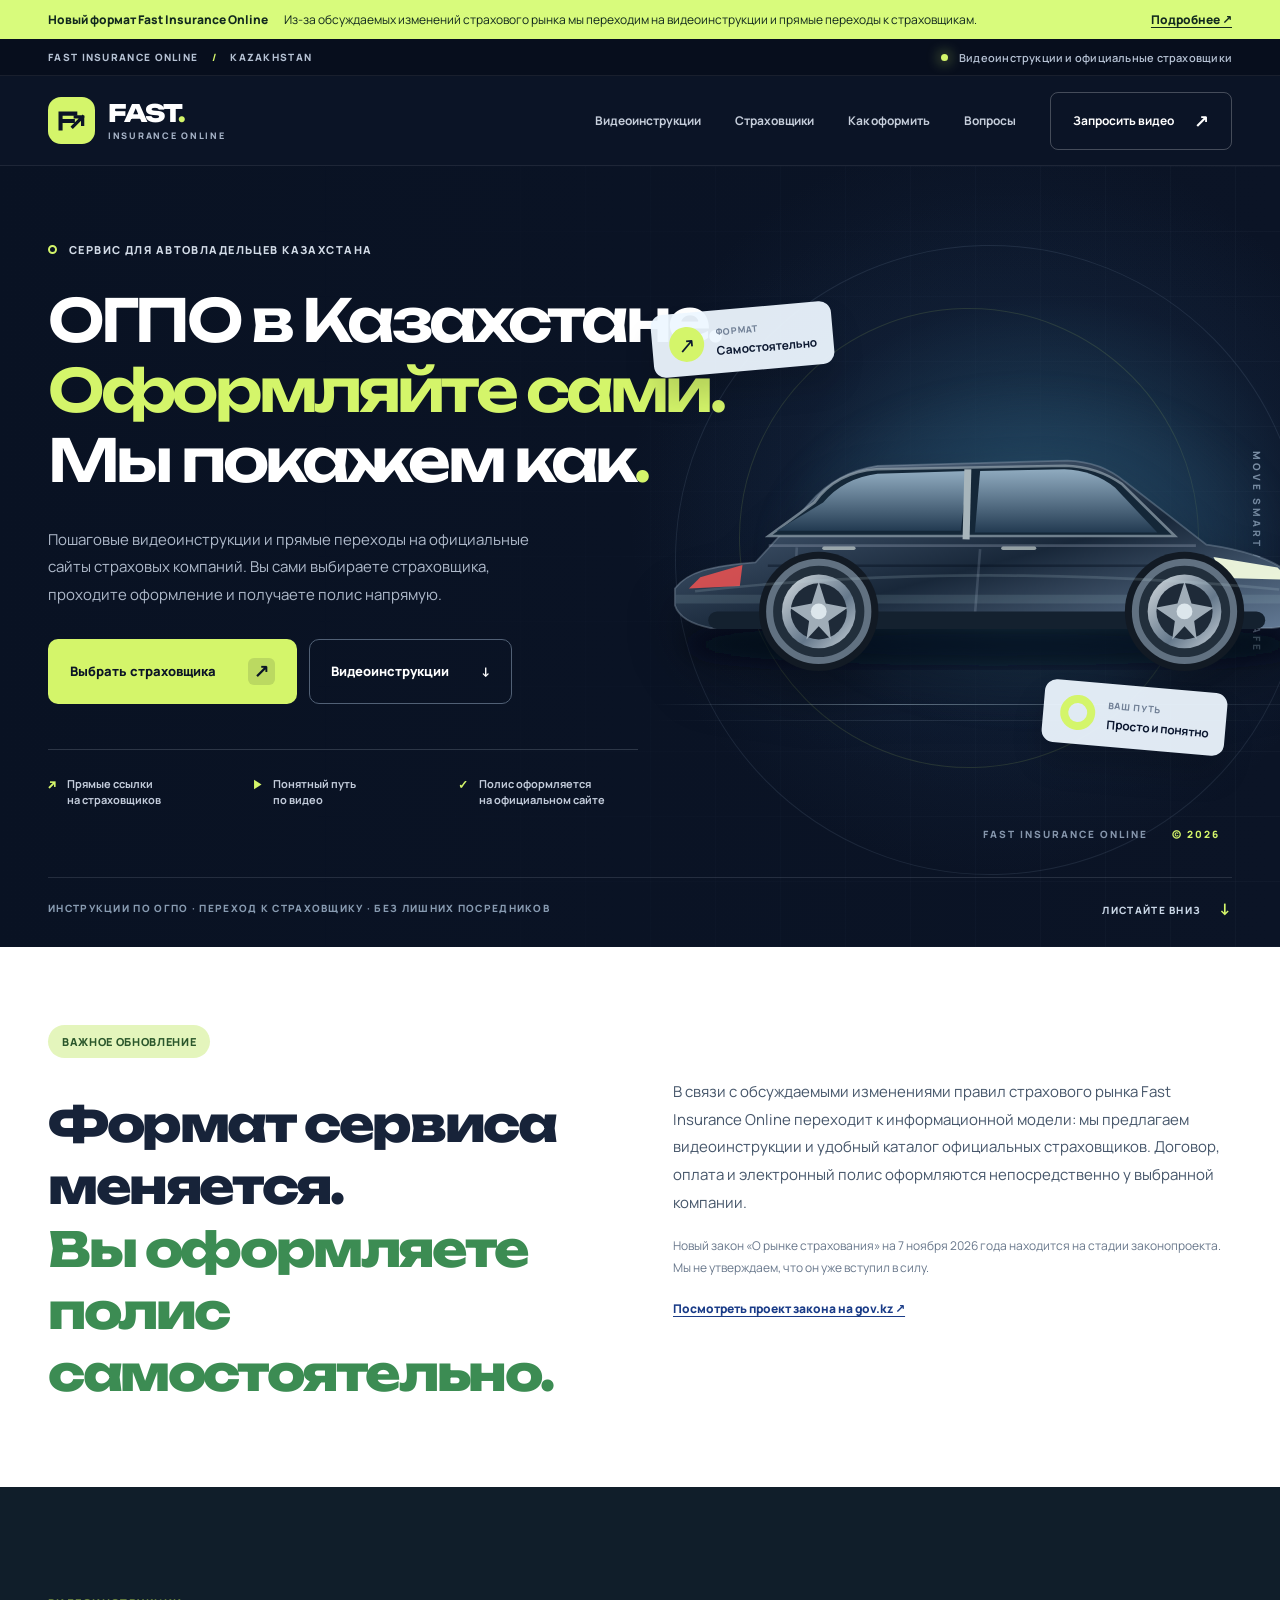
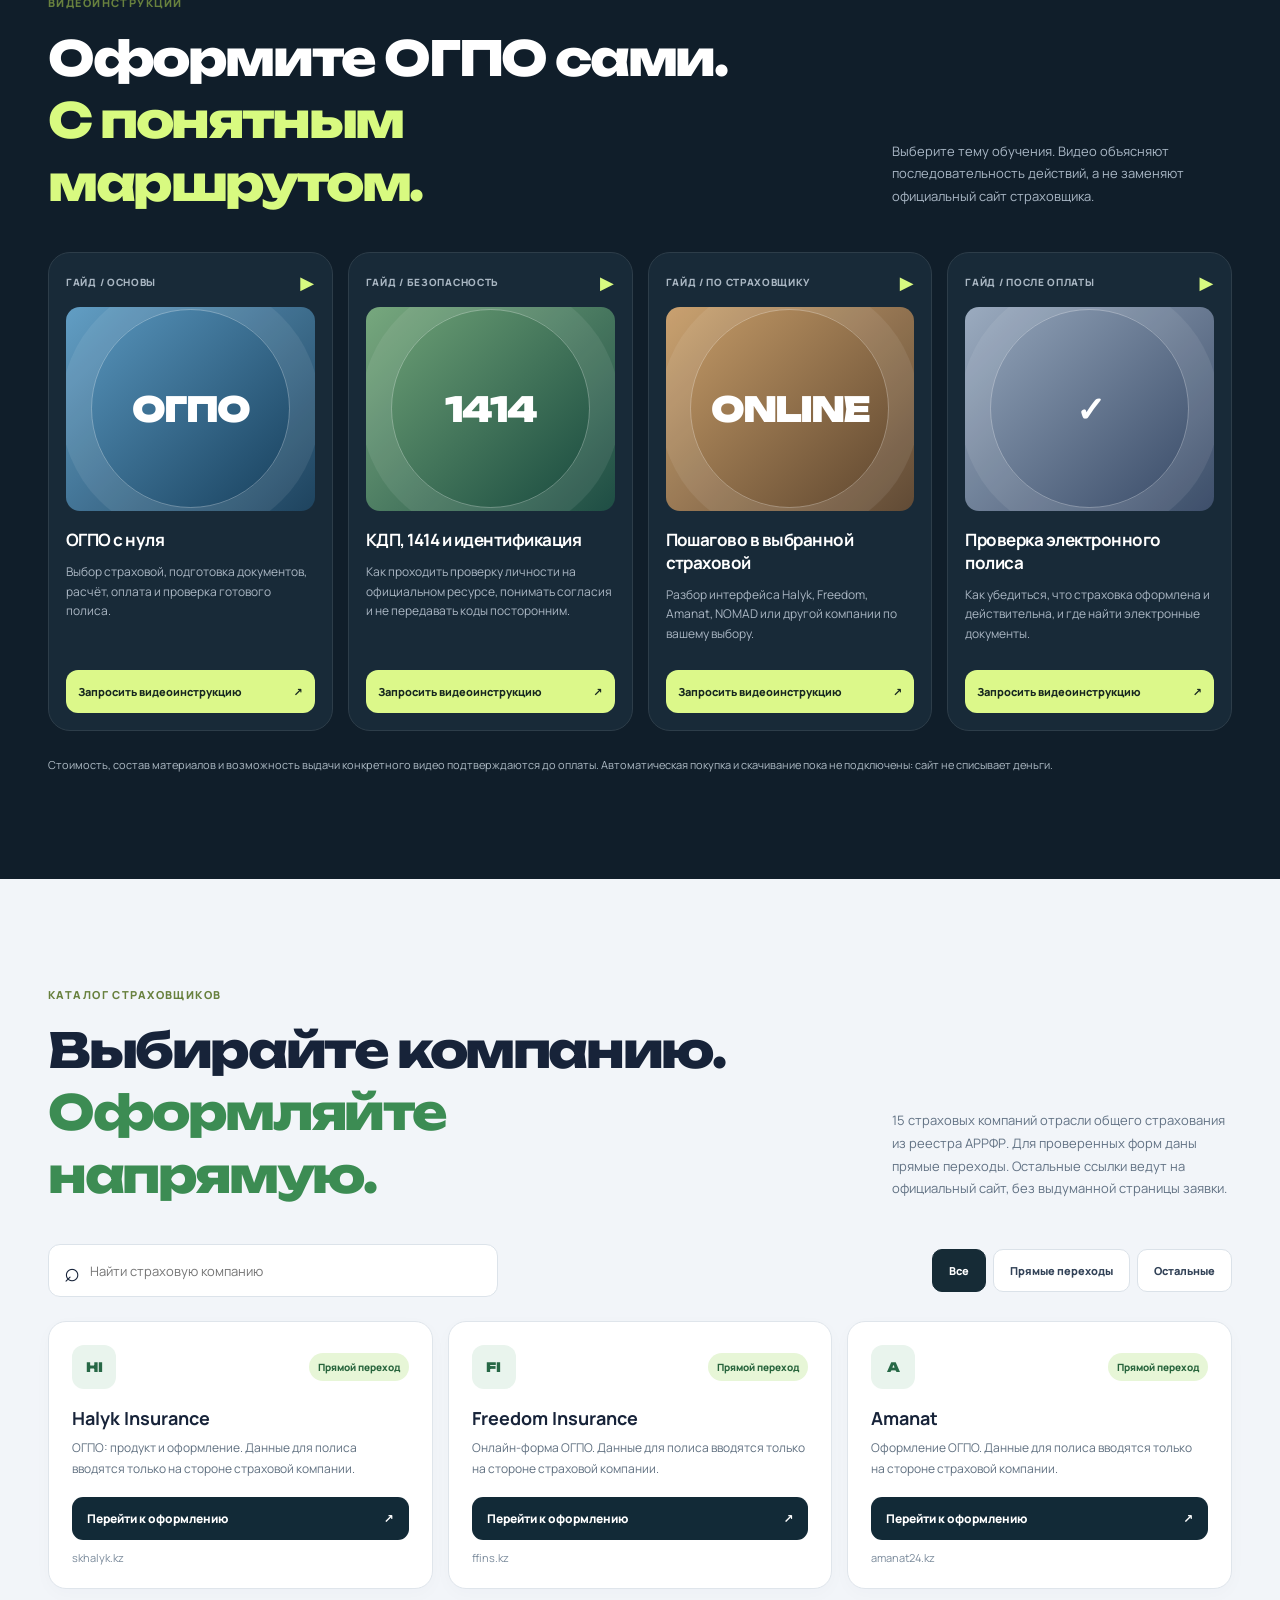
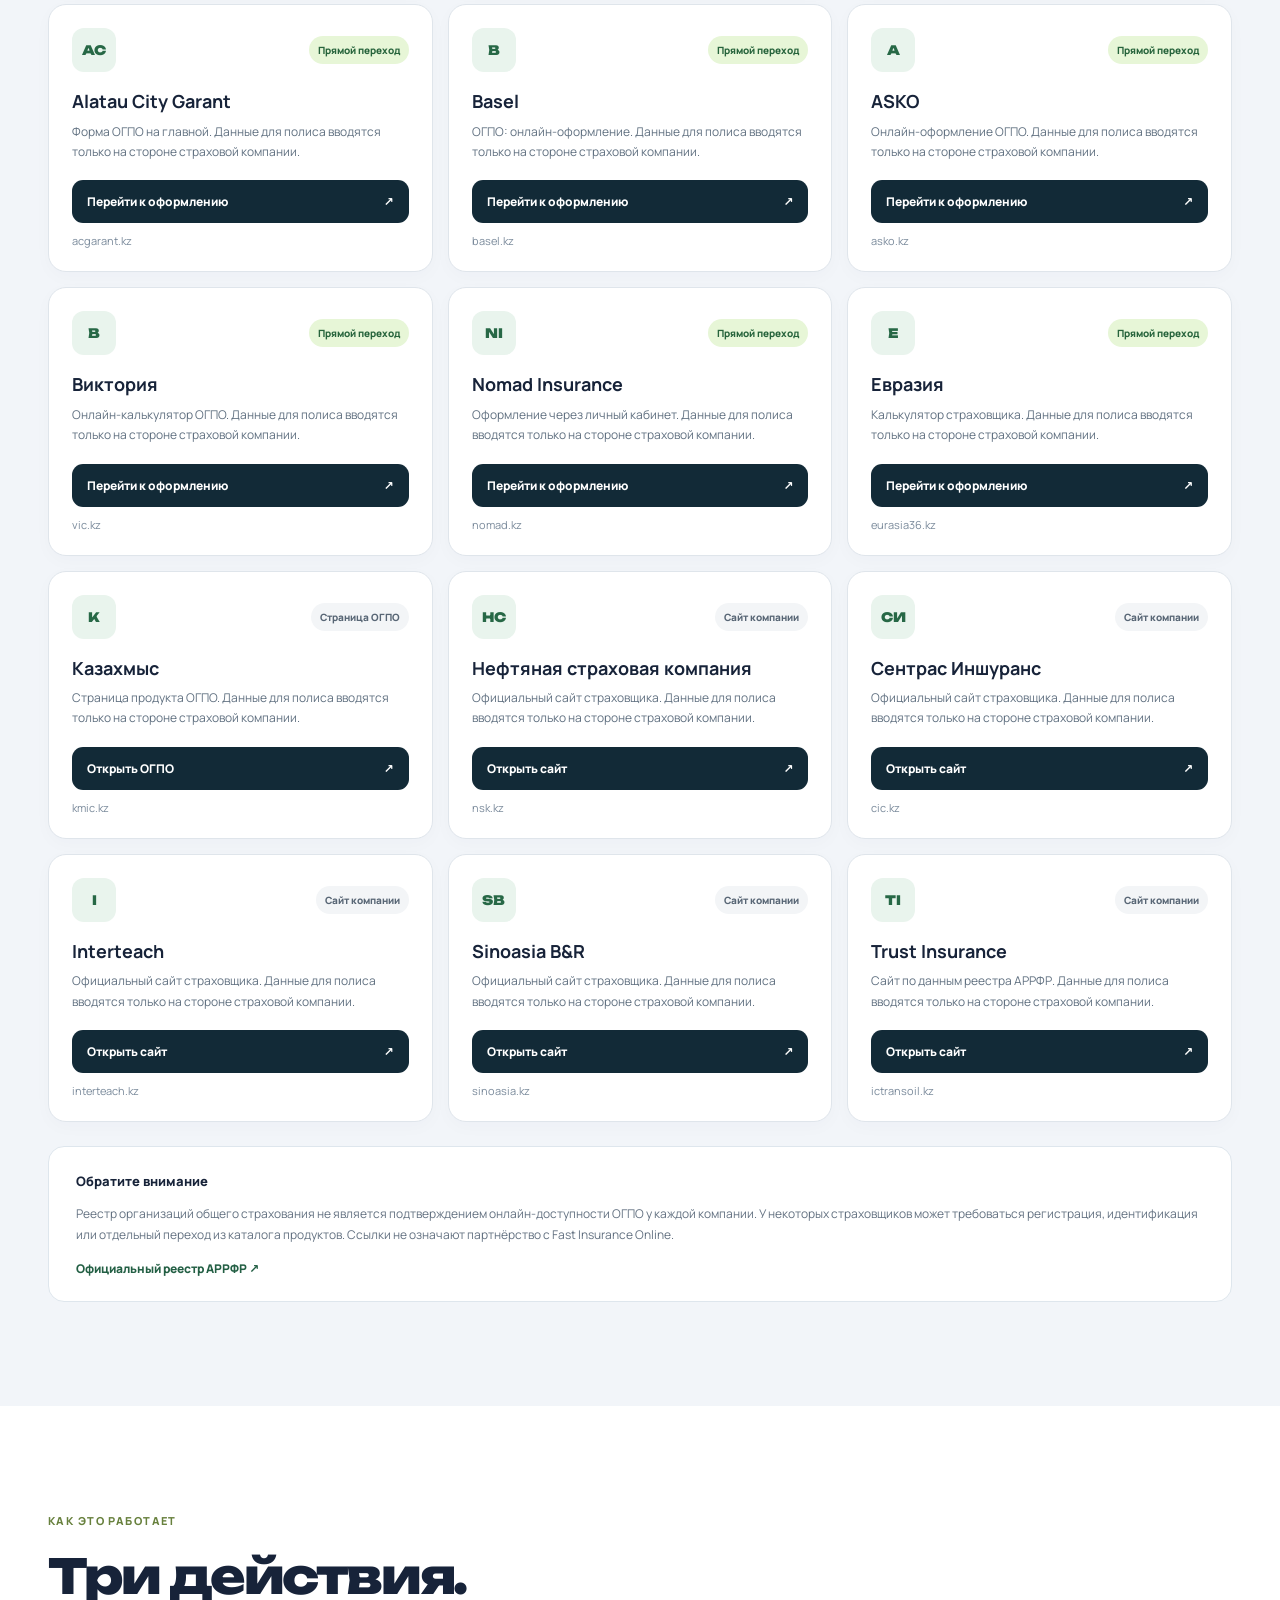
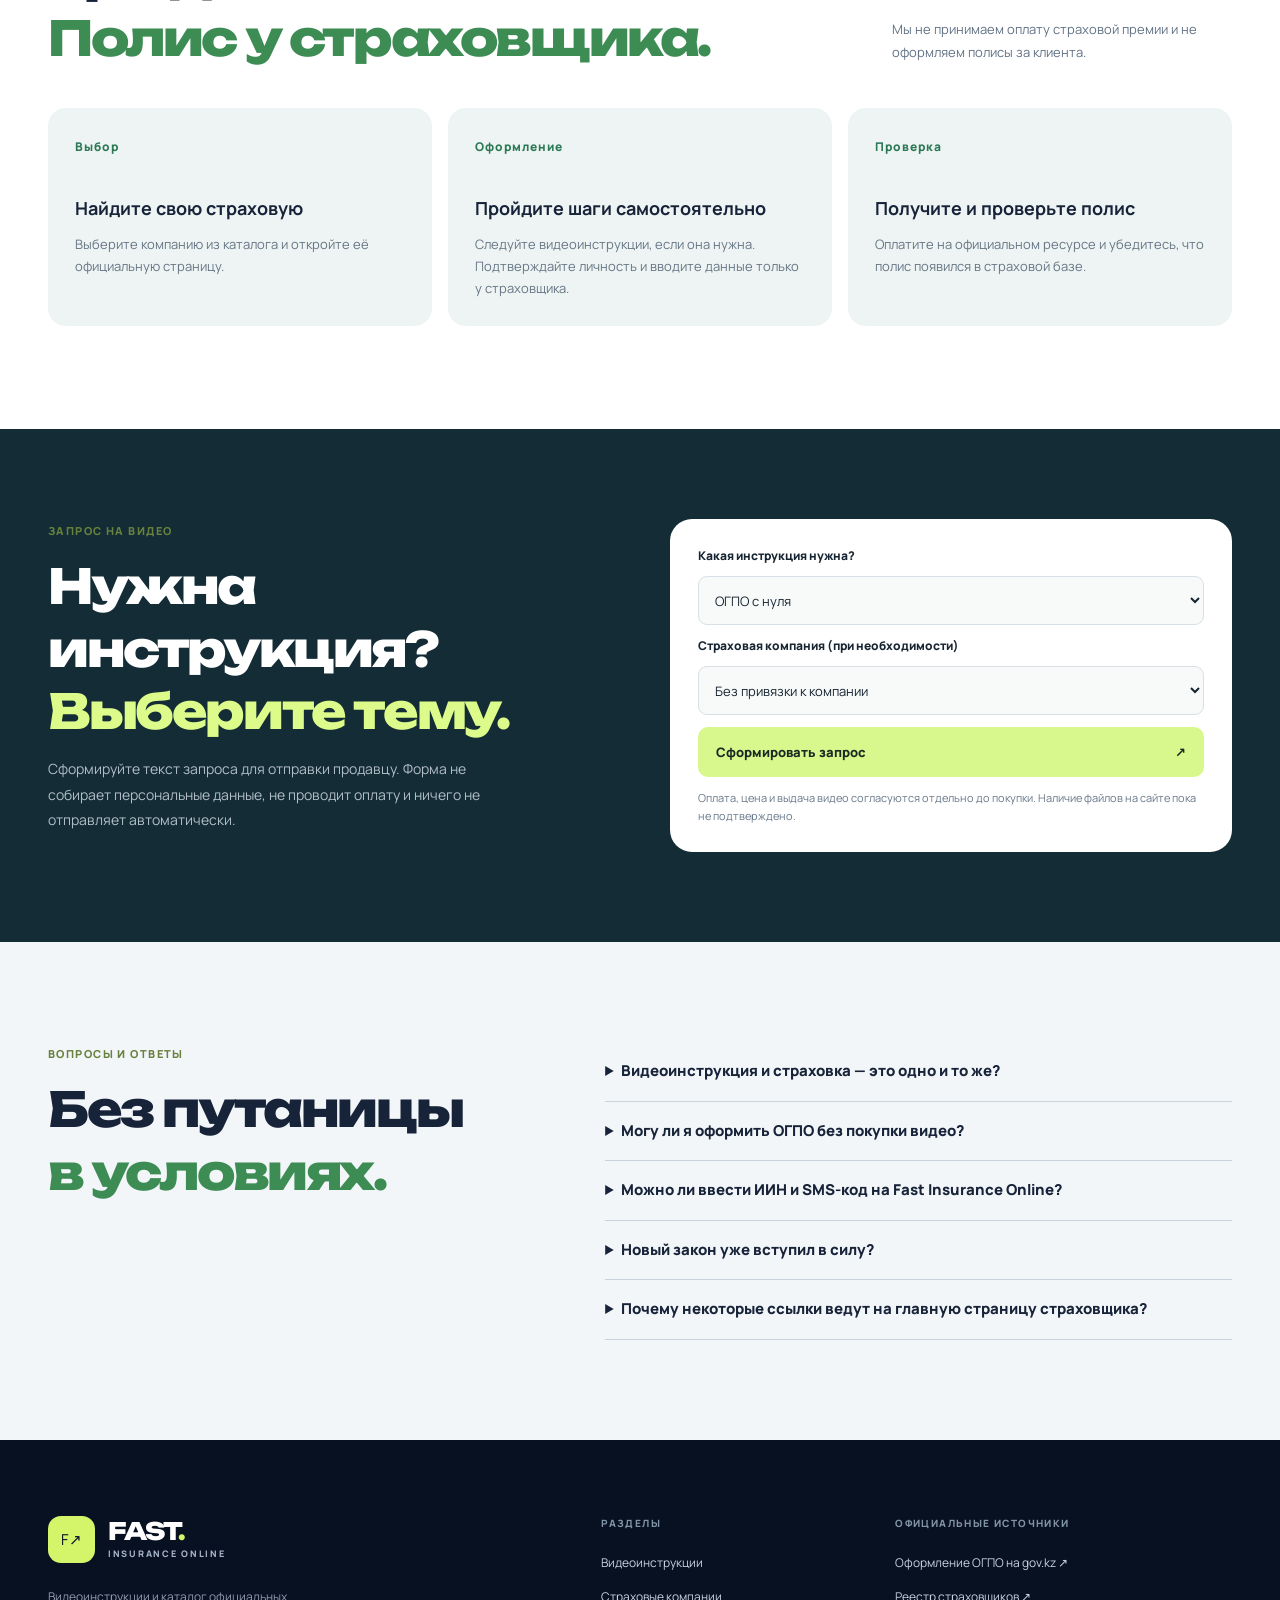
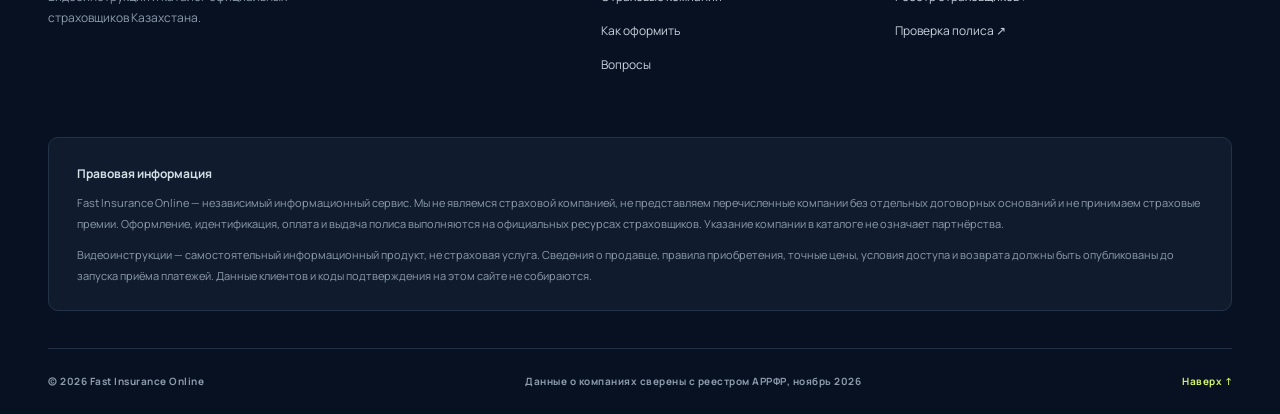
==== index.html @ 1fd81297 "Correct hero markup and remove decorative numeric labels" ====
<!doctype html>
<html lang="ru">
<head>
  <meta charset="utf-8">
  <meta name="viewport" content="width=device-width, initial-scale=1">
  <meta name="theme-color" content="#0b1426">
  <meta name="description" content="Fast Insurance Online: видеоинструкции по самостоятельному оформлению ОГПО ВТС и прямые переходы к официальным страховщикам Казахстана.">
  <meta property="og:type" content="website">
  <meta property="og:title" content="Fast Insurance Online — оформление ОГПО самостоятельно">
  <meta property="og:description" content="Видеоинструкции и официальные формы страховщиков Казахстана.">
  <title>Fast Insurance Online — видеоинструкции и оформление ОГПО в Казахстане</title>
  <link rel="icon" href="favicon.svg" type="image/svg+xml">
  <link rel="preconnect" href="https://fonts.googleapis.com">
  <link rel="preconnect" href="https://fonts.gstatic.com" crossorigin>
  <link href="https://fonts.googleapis.com/css2?family=Manrope:wght@400;500;600;700;800&family=Unbounded:wght@400;500;600;700;800&display=swap" rel="stylesheet">
  <link rel="stylesheet" href="styles.css">
  <link rel="stylesheet" href="guide-shop.css">

</head>
<body>
  <a class="skip-link" href="#main">Перейти к содержимому</a>
<div class="guide-announcement"><div class="container"><strong>Новый формат Fast Insurance Online</strong><span>Из-за обсуждаемых изменений страхового рынка мы переходим на видеоинструкции и прямые переходы к страховщикам.</span><a href="#regulation">Подробнее ↗</a></div></div>
  <div class="topbar"><div class="container topbar-inner"><span class="eyebrow">FAST INSURANCE ONLINE <span class="dot-separator">/</span> KAZAKHSTAN</span><span class="topbar-note"><span class="online-dot"></span> Видеоинструкции и официальные страховщики</span></div></div>
  <header class="site-header" id="top">
    <div class="container header-inner">
      <a class="brand" href="#top" aria-label="Fast Insurance Online, на главную">
        <span class="brand-mark" aria-hidden="true"><svg viewBox="0 0 44 44" fill="none"><path d="M8 31V13h18M8 22h15" stroke="currentColor" stroke-width="5" stroke-linecap="square"/><path d="M23 29l12-12m-9 0h9v9" stroke="currentColor" stroke-width="4" stroke-linecap="square"/></svg></span>
        <span class="brand-copy"><strong>FAST<span class="brand-accent">.</span></strong><small>INSURANCE ONLINE</small></span>
      </a>
      <button class="menu-toggle" type="button" aria-label="Открыть меню" aria-controls="primary-navigation" aria-expanded="false"><span></span><span></span><span></span></button>
      <nav class="nav" id="primary-navigation" aria-label="Основное меню"><a href="#guides">Видеоинструкции</a><a href="#insurers">Страховщики</a><a href="#process">Как оформить</a><a href="#faq">Вопросы</a><a class="nav-cta" href="#order">Запросить видео <span aria-hidden="true">↗</span></a></nav>
    </div>
  </header>
  <main id="main">
    <section class="hero section-dark" aria-labelledby="hero-title">
      <div class="hero-grid-bg" aria-hidden="true"></div>
      <div class="container hero-layout">
        <div class="hero-content">
          <div class="kicker"><span class="kicker-dot"></span> СЕРВИС ДЛЯ АВТОВЛАДЕЛЬЦЕВ КАЗАХСТАНА</div>
          <h1 id="hero-title">ОГПО в Казахстане.<br><span>Оформляйте сами.</span><br>Мы покажем как<span class="period">.</span></h1>
          <p class="hero-description">Пошаговые видеоинструкции и прямые переходы на официальные сайты страховых компаний. Вы сами выбираете страховщика, проходите оформление и получаете полис напрямую.</p>
          <div class="hero-actions"><a href="#insurers" class="button button-lime">Выбрать страховщика <span class="button-arrow" aria-hidden="true">↗</span></a><a href="#guides" class="button button-ghost">Видеоинструкции <span aria-hidden="true">↓</span></a></div>
          <div class="hero-divider"></div>
          <div class="hero-benefits"><div><span class="benefit-symbol" aria-hidden="true">↗</span><span>Прямые ссылки<br>на страховщиков</span></div><div><span class="benefit-symbol" aria-hidden="true">▶</span><span>Понятный путь<br>по видео</span></div><div><span class="benefit-symbol" aria-hidden="true">✓</span><span>Полис оформляется<br>на официальном сайте</span></div></div>
        </div>
        <div class="hero-art" aria-label="Стилизованная иллюстрация современного автомобиля">
          <div class="hero-orbit hero-orbit-one"></div><div class="hero-orbit hero-orbit-two"></div>
          <div class="hero-vertical-label" aria-hidden="true">MOVE SMART / DRIVE SAFE</div>
          
          <div class="car-stage">
            <div class="car-halo"></div>
            <svg class="car-svg" viewBox="0 0 840 430" role="img" aria-label="Тёмный современный автомобиль, вид сбоку">
              <defs>
                <linearGradient id="carPaint" x1="0" y1="0" x2="1" y2="1"><stop offset="0" stop-color="#8493a5"/><stop offset=".25" stop-color="#3e5168"/><stop offset=".56" stop-color="#182739"/><stop offset="1" stop-color="#657c97"/></linearGradient>
                <linearGradient id="glass" x1="0" y1="0" x2="0" y2="1"><stop offset="0" stop-color="#9db9ce" stop-opacity=".9"/><stop offset="1" stop-color="#233b52" stop-opacity=".96"/></linearGradient>
                <linearGradient id="rim" x1="0" y1="0" x2="1" y2="1"><stop offset="0" stop-color="#d5dce0"/><stop offset=".6" stop-color="#65788b"/><stop offset="1" stop-color="#cbd4db"/></linearGradient>
                <filter id="carShadow"><feGaussianBlur stdDeviation="12"/></filter>
              </defs>
              <ellipse cx="429" cy="355" rx="350" ry="24" fill="#000b1b" opacity=".65" filter="url(#carShadow)"/>
              <path d="M66 291C80 272 107 265 158 261L220 193Q250 158 297 151L513 145Q552 146 579 169L672 241Q737 250 766 273L782 314Q777 334 746 336H107Q72 329 66 310Z" fill="url(#carPaint)" stroke="#9cabbd" stroke-opacity=".35" stroke-width="2"/>
              <path d="M225 193Q250 158 296 155L511 151Q547 152 576 172L636 231H173Z" fill="#142738" stroke="#8c9ca9" stroke-opacity=".75" stroke-width="3"/>
              <path d="M235 193Q258 165 297 160L400 157L392 225H182Z" fill="url(#glass)"/>
              <path d="M414 157L510 155Q543 156 568 176L616 227H408Z" fill="url(#glass)"/>
              <path d="M400 155L398 235" stroke="#a7b5bb" stroke-width="8"/>
              <path d="M173 242H660" stroke="#a1acc0" stroke-opacity=".3" stroke-width="3"/>
              <path d="M172 265H703" stroke="#030d1d" stroke-opacity=".4" stroke-width="3"/>
              <path d="M414 246L408 322M205 244L201 318" stroke="#acbacb" stroke-opacity=".2" stroke-width="3"/>
              <path d="M440 245H476" stroke="#d5dfdb" stroke-width="4" stroke-linecap="round" opacity=".65"/>
              <path d="M236 245H270" stroke="#d5dfdb" stroke-width="4" stroke-linecap="round" opacity=".65"/>
              <path d="M680 255L753 267L767 281L692 279Z" fill="#f3fbe0" opacity=".95"/>
              <path d="M95 278L143 264L140 288L82 291Z" fill="#e85151" opacity=".88"/>
              <path d="M67 303H774" stroke="#9fc0cb" stroke-opacity=".15" stroke-width="10"/>
              <path d="M114 327H729" stroke="#14212f" stroke-width="20" stroke-linecap="round"/>
              <g transform="translate(230 317)"><circle r="68" fill="#121a24"/><circle r="56" fill="#222f3c" stroke="#617181" stroke-width="8"/><circle r="42" fill="url(#rim)"/><circle r="32" fill="#1e2a38"/><path d="M0-34L8-9L33-4L11 11L14 32L0 17L-14 32L-11 11L-33-4L-8-9Z" fill="#aebcc7" opacity=".9"/><circle r="9" fill="#dce6ec"/></g>
              <g transform="translate(647 317)"><circle r="68" fill="#121a24"/><circle r="56" fill="#222f3c" stroke="#617181" stroke-width="8"/><circle r="42" fill="url(#rim)"/><circle r="32" fill="#1e2a38"/><path d="M0-34L8-9L33-4L11 11L14 32L0 17L-14 32L-11 11L-33-4L-8-9Z" fill="#aebcc7" opacity=".9"/><circle r="9" fill="#dce6ec"/></g>
              <path d="M89 294Q406 259 755 292" stroke="#c3d9e1" opacity=".16" stroke-width="3" fill="none"/>
            </svg>
            <div class="road-line road-line-one"></div><div class="road-line road-line-two"></div>
          </div>
          <div class="art-card art-card-top"><span class="art-card-icon">↗</span><div><small>ФОРМАТ</small><strong>Самостоятельно</strong></div></div>
          <div class="art-card art-card-bottom"><span class="art-card-ring" aria-hidden="true"></span><div><small>ВАШ ПУТЬ</small><strong>Просто и понятно</strong></div></div>
          <div class="hero-caption">FAST INSURANCE ONLINE <span>© 2026</span></div>
        </div>
      </div>
      <div class="hero-bottom container"><span>ИНСТРУКЦИИ ПО ОГПО · ПЕРЕХОД К СТРАХОВЩИКУ · БЕЗ ЛИШНИХ ПОСРЕДНИКОВ</span><a href="#solutions">Листайте вниз <span aria-hidden="true">↓</span></a></div>
    </section>
    
<section class="guide-news container" id="regulation">
  <span class="guide-chip">ВАЖНОЕ ОБНОВЛЕНИЕ</span>
  <div class="guide-news-grid"><div><h2>Формат сервиса меняется.<br><em>Вы оформляете полис самостоятельно.</em></h2></div>
  <div><p>В связи с обсуждаемыми изменениями правил страхового рынка Fast Insurance Online переходит к информационной модели: мы предлагаем видеоинструкции и удобный каталог официальных страховщиков. Договор, оплата и электронный полис оформляются непосредственно у выбранной компании.</p>
  <p class="guide-small">Новый закон «О рынке страхования» на 7 ноября 2026 года находится на стадии законопроекта. Мы не утверждаем, что он уже вступил в силу.</p>
  <a href="https://www.gov.kz/org/ardfm/documents/details/1067155?lang=ru" target="_blank" rel="noopener noreferrer" class="guide-source">Посмотреть проект закона на gov.kz ↗</a></div></div>
</section>
<section class="section video-store" id="guides" aria-labelledby="guides-title">
<div class="container">
 <div class="guide-section-title"><div><span class="guide-kicker">ВИДЕОИНСТРУКЦИИ</span><h2 id="guides-title">Оформите ОГПО сами.<br><em>С понятным маршрутом.</em></h2></div><p>Выберите тему обучения. Видео объясняют последовательность действий, а не заменяют официальный сайт страховщика.</p></div>
 <div class="guide-products">
   <article class="guide-product"><div class="guide-product-top"><span>ГАЙД / ОСНОВЫ</span><span>▶</span></div><div class="guide-video-art guide-art-a"><span>ОГПО</span></div><h3>ОГПО с нуля</h3><p>Выбор страховой, подготовка документов, расчёт, оплата и проверка готового полиса.</p><button type="button" data-guide="ОГПО с нуля" class="guide-product-cta">Запросить видеоинструкцию <span>↗</span></button></article>
   <article class="guide-product"><div class="guide-product-top"><span>ГАЙД / БЕЗОПАСНОСТЬ</span><span>▶</span></div><div class="guide-video-art guide-art-b"><span>1414</span></div><h3>КДП, 1414 и идентификация</h3><p>Как проходить проверку личности на официальном ресурсе, понимать согласия и не передавать коды посторонним.</p><button type="button" data-guide="КДП, 1414 и идентификация" class="guide-product-cta">Запросить видеоинструкцию <span>↗</span></button></article>
   <article class="guide-product"><div class="guide-product-top"><span>ГАЙД / ПО СТРАХОВЩИКУ</span><span>▶</span></div><div class="guide-video-art guide-art-c"><span>ONLINE</span></div><h3>Пошагово в выбранной страховой</h3><p>Разбор интерфейса Halyk, Freedom, Amanat, NOMAD или другой компании по вашему выбору.</p><button type="button" data-guide="Пошагово в выбранной страховой" class="guide-product-cta">Запросить видеоинструкцию <span>↗</span></button></article>
   <article class="guide-product"><div class="guide-product-top"><span>ГАЙД / ПОСЛЕ ОПЛАТЫ</span><span>▶</span></div><div class="guide-video-art guide-art-d"><span>✓</span></div><h3>Проверка электронного полиса</h3><p>Как убедиться, что страховка оформлена и действительна, и где найти электронные документы.</p><button type="button" data-guide="Проверка электронного полиса" class="guide-product-cta">Запросить видеоинструкцию <span>↗</span></button></article>
 </div>
 <p class="guide-shop-note">Стоимость, состав материалов и возможность выдачи конкретного видео подтверждаются до оплаты. Автоматическая покупка и скачивание пока не подключены: сайт не списывает деньги.</p>
</div>
</section>
<section class="section guide-insurers-section" id="insurers" aria-labelledby="insurers-title">
  <div class="container">
    <div class="guide-section-title"><div><span class="guide-kicker">КАТАЛОГ СТРАХОВЩИКОВ</span><h2 id="insurers-title">Выбирайте компанию.<br><em>Оформляйте напрямую.</em></h2></div><p>15 страховых компаний отрасли общего страхования из реестра АРРФР. Для проверенных форм даны прямые переходы. Остальные ссылки ведут на официальный сайт, без выдуманной страницы заявки.</p></div>
    <div class="guide-insurer-toolbar">
      <label class="guide-search"><span aria-hidden="true">⌕</span><span class="sr-only">Поиск страховщика</span><input type="search" id="guideInsurerSearch" placeholder="Найти страховую компанию" autocomplete="off"></label>
      <div class="guide-filter-set" role="group" aria-label="Фильтр страховщиков"><button type="button" class="guide-filter is-selected" data-guide-filter="all" aria-pressed="true">Все</button><button type="button" class="guide-filter" data-guide-filter="direct" aria-pressed="false">Прямые переходы</button><button type="button" class="guide-filter" data-guide-filter="other" aria-pressed="false">Остальные</button></div>
    </div>
    <div class="guide-insurer-grid" id="guideInsurerGrid">
<article class="guide-insurer" data-name="halyk insurance" data-kind="direct">
  <div class="guide-insurer-head"><span class="guide-insurer-mark">HI</span><span class="guide-insurer-type direct">Прямой переход</span></div>
  <h3>Halyk Insurance</h3><p>ОГПО: продукт и оформление. Данные для полиса вводятся только на стороне страховой компании.</p>
  <a href="https://skhalyk.kz/categories/auto/ogpo-ad" target="_blank" rel="noopener noreferrer" class="guide-insurer-action" aria-label="ОГПО: продукт и оформление — Halyk Insurance">Перейти к оформлению <span aria-hidden="true">↗</span></a>
  <div class="guide-insurer-domain">skhalyk.kz</div>
</article>

<article class="guide-insurer" data-name="freedom insurance" data-kind="direct">
  <div class="guide-insurer-head"><span class="guide-insurer-mark">FI</span><span class="guide-insurer-type direct">Прямой переход</span></div>
  <h3>Freedom Insurance</h3><p>Онлайн-форма ОГПО. Данные для полиса вводятся только на стороне страховой компании.</p>
  <a href="https://ffins.kz/en/pages/ogpo/calculator" target="_blank" rel="noopener noreferrer" class="guide-insurer-action" aria-label="Онлайн-форма ОГПО — Freedom Insurance">Перейти к оформлению <span aria-hidden="true">↗</span></a>
  <div class="guide-insurer-domain">ffins.kz</div>
</article>

<article class="guide-insurer" data-name="amanat" data-kind="direct">
  <div class="guide-insurer-head"><span class="guide-insurer-mark">A</span><span class="guide-insurer-type direct">Прямой переход</span></div>
  <h3>Amanat</h3><p>Оформление ОГПО. Данные для полиса вводятся только на стороне страховой компании.</p>
  <a href="https://amanat24.kz/buy-ogpo" target="_blank" rel="noopener noreferrer" class="guide-insurer-action" aria-label="Оформление ОГПО — Amanat">Перейти к оформлению <span aria-hidden="true">↗</span></a>
  <div class="guide-insurer-domain">amanat24.kz</div>
</article>

<article class="guide-insurer" data-name="alatau city garant" data-kind="direct">
  <div class="guide-insurer-head"><span class="guide-insurer-mark">AC</span><span class="guide-insurer-type direct">Прямой переход</span></div>
  <h3>Alatau City Garant</h3><p>Форма ОГПО на главной. Данные для полиса вводятся только на стороне страховой компании.</p>
  <a href="https://acgarant.kz/ru" target="_blank" rel="noopener noreferrer" class="guide-insurer-action" aria-label="Форма ОГПО на главной — Alatau City Garant">Перейти к оформлению <span aria-hidden="true">↗</span></a>
  <div class="guide-insurer-domain">acgarant.kz</div>
</article>

<article class="guide-insurer" data-name="basel" data-kind="direct">
  <div class="guide-insurer-head"><span class="guide-insurer-mark">B</span><span class="guide-insurer-type direct">Прямой переход</span></div>
  <h3>Basel</h3><p>ОГПО: онлайн-оформление. Данные для полиса вводятся только на стороне страховой компании.</p>
  <a href="https://www.basel.kz/ru/buy/gpo" target="_blank" rel="noopener noreferrer" class="guide-insurer-action" aria-label="ОГПО: онлайн-оформление — Basel">Перейти к оформлению <span aria-hidden="true">↗</span></a>
  <div class="guide-insurer-domain">basel.kz</div>
</article>

<article class="guide-insurer" data-name="asko" data-kind="direct">
  <div class="guide-insurer-head"><span class="guide-insurer-mark">A</span><span class="guide-insurer-type direct">Прямой переход</span></div>
  <h3>ASKO</h3><p>Онлайн-оформление ОГПО. Данные для полиса вводятся только на стороне страховой компании.</p>
  <a href="https://asko.kz/auto" target="_blank" rel="noopener noreferrer" class="guide-insurer-action" aria-label="Онлайн-оформление ОГПО — ASKO">Перейти к оформлению <span aria-hidden="true">↗</span></a>
  <div class="guide-insurer-domain">asko.kz</div>
</article>

<article class="guide-insurer" data-name="виктория" data-kind="direct">
  <div class="guide-insurer-head"><span class="guide-insurer-mark">В</span><span class="guide-insurer-type direct">Прямой переход</span></div>
  <h3>Виктория</h3><p>Онлайн-калькулятор ОГПО. Данные для полиса вводятся только на стороне страховой компании.</p>
  <a href="https://sub.vic.kz/calcvts" target="_blank" rel="noopener noreferrer" class="guide-insurer-action" aria-label="Онлайн-калькулятор ОГПО — Виктория">Перейти к оформлению <span aria-hidden="true">↗</span></a>
  <div class="guide-insurer-domain">vic.kz</div>
</article>

<article class="guide-insurer" data-name="nomad insurance" data-kind="direct">
  <div class="guide-insurer-head"><span class="guide-insurer-mark">NI</span><span class="guide-insurer-type direct">Прямой переход</span></div>
  <h3>Nomad Insurance</h3><p>Оформление через личный кабинет. Данные для полиса вводятся только на стороне страховой компании.</p>
  <a href="https://cabinet.nomad.kz/" target="_blank" rel="noopener noreferrer" class="guide-insurer-action" aria-label="Оформление через личный кабинет — Nomad Insurance">Перейти к оформлению <span aria-hidden="true">↗</span></a>
  <div class="guide-insurer-domain">nomad.kz</div>
</article>

<article class="guide-insurer" data-name="евразия" data-kind="direct">
  <div class="guide-insurer-head"><span class="guide-insurer-mark">Е</span><span class="guide-insurer-type direct">Прямой переход</span></div>
  <h3>Евразия</h3><p>Калькулятор страховщика. Данные для полиса вводятся только на стороне страховой компании.</p>
  <a href="https://eurasia36.kz/Eurasia/?open=calc" target="_blank" rel="noopener noreferrer" class="guide-insurer-action" aria-label="Калькулятор страховщика — Евразия">Перейти к оформлению <span aria-hidden="true">↗</span></a>
  <div class="guide-insurer-domain">eurasia36.kz</div>
</article>

<article class="guide-insurer" data-name="казахмыс" data-kind="product">
  <div class="guide-insurer-head"><span class="guide-insurer-mark">К</span><span class="guide-insurer-type product">Страница ОГПО</span></div>
  <h3>Казахмыс</h3><p>Страница продукта ОГПО. Данные для полиса вводятся только на стороне страховой компании.</p>
  <a href="https://www.kmic.kz/product/Compulsory_Insurance_of_Civil_Liability_of_Vehicle_Owners_for_individuals" target="_blank" rel="noopener noreferrer" class="guide-insurer-action" aria-label="Страница продукта ОГПО — Казахмыс">Открыть ОГПО <span aria-hidden="true">↗</span></a>
  <div class="guide-insurer-domain">kmic.kz</div>
</article>

<article class="guide-insurer" data-name="нефтяная страховая компания" data-kind="home">
  <div class="guide-insurer-head"><span class="guide-insurer-mark">НС</span><span class="guide-insurer-type home">Сайт компании</span></div>
  <h3>Нефтяная страховая компания</h3><p>Официальный сайт страховщика. Данные для полиса вводятся только на стороне страховой компании.</p>
  <a href="https://www.nsk.kz/" target="_blank" rel="noopener noreferrer" class="guide-insurer-action" aria-label="Официальный сайт страховщика — Нефтяная страховая компания">Открыть сайт <span aria-hidden="true">↗</span></a>
  <div class="guide-insurer-domain">nsk.kz</div>
</article>

<article class="guide-insurer" data-name="сентрас иншуранс" data-kind="home">
  <div class="guide-insurer-head"><span class="guide-insurer-mark">СИ</span><span class="guide-insurer-type home">Сайт компании</span></div>
  <h3>Сентрас Иншуранс</h3><p>Официальный сайт страховщика. Данные для полиса вводятся только на стороне страховой компании.</p>
  <a href="https://insis.cic.kz/" target="_blank" rel="noopener noreferrer" class="guide-insurer-action" aria-label="Официальный сайт страховщика — Сентрас Иншуранс">Открыть сайт <span aria-hidden="true">↗</span></a>
  <div class="guide-insurer-domain">cic.kz</div>
</article>

<article class="guide-insurer" data-name="interteach" data-kind="home">
  <div class="guide-insurer-head"><span class="guide-insurer-mark">I</span><span class="guide-insurer-type home">Сайт компании</span></div>
  <h3>Interteach</h3><p>Официальный сайт страховщика. Данные для полиса вводятся только на стороне страховой компании.</p>
  <a href="https://www.interteach.kz/" target="_blank" rel="noopener noreferrer" class="guide-insurer-action" aria-label="Официальный сайт страховщика — Interteach">Открыть сайт <span aria-hidden="true">↗</span></a>
  <div class="guide-insurer-domain">interteach.kz</div>
</article>

<article class="guide-insurer" data-name="sinoasia b&amp;r" data-kind="home">
  <div class="guide-insurer-head"><span class="guide-insurer-mark">SB</span><span class="guide-insurer-type home">Сайт компании</span></div>
  <h3>Sinoasia B&amp;R</h3><p>Официальный сайт страховщика. Данные для полиса вводятся только на стороне страховой компании.</p>
  <a href="https://www.sinoasia.kz/" target="_blank" rel="noopener noreferrer" class="guide-insurer-action" aria-label="Официальный сайт страховщика — Sinoasia B&amp;R">Открыть сайт <span aria-hidden="true">↗</span></a>
  <div class="guide-insurer-domain">sinoasia.kz</div>
</article>

<article class="guide-insurer" data-name="trust insurance" data-kind="home">
  <div class="guide-insurer-head"><span class="guide-insurer-mark">TI</span><span class="guide-insurer-type home">Сайт компании</span></div>
  <h3>Trust Insurance</h3><p>Сайт по данным реестра АРРФР. Данные для полиса вводятся только на стороне страховой компании.</p>
  <a href="https://www.ictransoil.kz/" target="_blank" rel="noopener noreferrer" class="guide-insurer-action" aria-label="Сайт по данным реестра АРРФР — Trust Insurance">Открыть сайт <span aria-hidden="true">↗</span></a>
  <div class="guide-insurer-domain">ictransoil.kz</div>
</article></div>
    <p id="guideEmpty" class="guide-empty" hidden>По вашему запросу страховщик не найден.</p>
    <div class="guide-insurer-clarity"><strong>Обратите внимание</strong><p>Реестр организаций общего страхования не является подтверждением онлайн-доступности ОГПО у каждой компании. У некоторых страховщиков может требоваться регистрация, идентификация или отдельный переход из каталога продуктов. Ссылки не означают партнёрство с Fast Insurance Online.</p><a href="https://www.gov.kz/org/ardfm/financial-organizations/25?lang=ru" target="_blank" rel="noopener noreferrer">Официальный реестр АРРФР ↗</a></div>
  </div>
</section>
<section class="section guide-process-section" id="process">
  <div class="container"><div class="guide-section-title"><div><span class="guide-kicker">КАК ЭТО РАБОТАЕТ</span><h2>Три действия.<br><em>Полис у страховщика.</em></h2></div><p>Мы не принимаем оплату страховой премии и не оформляем полисы за клиента.</p></div>
    <div class="guide-steps"><div><span>Выбор</span><h3>Найдите свою страховую</h3><p>Выберите компанию из каталога и откройте её официальную страницу.</p></div><div><span>Оформление</span><h3>Пройдите шаги самостоятельно</h3><p>Следуйте видеоинструкции, если она нужна. Подтверждайте личность и вводите данные только у страховщика.</p></div><div><span>Проверка</span><h3>Получите и проверьте полис</h3><p>Оплатите на официальном ресурсе и убедитесь, что полис появился в страховой базе.</p></div></div>
  </div>
</section>
<section class="section guide-order-section" id="order">
<div class="container guide-order-wrap"><div><span class="guide-kicker">ЗАПРОС НА ВИДЕО</span><h2>Нужна инструкция?<br><em>Выберите тему.</em></h2><p>Сформируйте текст запроса для отправки продавцу. Форма не собирает персональные данные, не проводит оплату и ничего не отправляет автоматически.</p></div>
<div class="guide-order-card"><label for="guideChoice">Какая инструкция нужна?</label><select id="guideChoice"><option>ОГПО с нуля</option><option>КДП, 1414 и идентификация</option><option>Пошагово в выбранной страховой</option><option>Проверка электронного полиса</option></select><label for="guideCompanyChoice">Страховая компания (при необходимости)</label><select id="guideCompanyChoice"><option value="">Без привязки к компании</option><option value="Halyk Insurance">Halyk Insurance</option><option value="Freedom Insurance">Freedom Insurance</option><option value="Amanat">Amanat</option><option value="Alatau City Garant">Alatau City Garant</option><option value="Basel">Basel</option><option value="ASKO">ASKO</option><option value="Виктория">Виктория</option><option value="Nomad Insurance">Nomad Insurance</option><option value="Евразия">Евразия</option><option value="Казахмыс">Казахмыс</option><option value="Нефтяная страховая компания">Нефтяная страховая компания</option><option value="Сентрас Иншуранс">Сентрас Иншуранс</option><option value="Interteach">Interteach</option><option value="Sinoasia B&amp;R">Sinoasia B&amp;R</option><option value="Trust Insurance">Trust Insurance</option></select><button type="button" id="guidePrepareOrder" class="guide-order-submit">Сформировать запрос <span>↗</span></button><div class="guide-order-result" id="guideOrderResult" hidden><p>Текст готов. Скопируйте его или поделитесь через приложение на телефоне.</p><textarea id="guideOrderText" rows="4" readonly></textarea><button type="button" id="guideShareOrder" class="guide-order-share">Поделиться / скопировать</button><span class="guide-order-status" id="guideOrderStatus" role="status" aria-live="polite"></span></div><small>Оплата, цена и выдача видео согласуются отдельно до покупки. Наличие файлов на сайте пока не подтверждено.</small></div></div></section>
<section class="section guide-faq-section" id="faq"><div class="container guide-faq-wrap"><div><span class="guide-kicker">ВОПРОСЫ И ОТВЕТЫ</span><h2>Без путаницы<br><em>в условиях.</em></h2></div><div class="guide-answers">
<details><summary>Видеоинструкция и страховка — это одно и то же?</summary><p>Нет. Видео — отдельный информационный продукт. Страховой полис выдаётся только страховой компанией. Оплата видео не является оплатой полиса.</p></details>
<details><summary>Могу ли я оформить ОГПО без покупки видео?</summary><p>Да. Вы можете бесплатно перейти к страховой компании из каталога и оформить полис самостоятельно. Покупка инструкции необязательна.</p></details>
<details><summary>Можно ли ввести ИИН и SMS-код на Fast Insurance Online?</summary><p>Нет. На нашем сайте такие сведения не запрашиваются. Вводите их только в официальной системе выбранной страховой компании и проверяйте, кому предоставляете согласие.</p></details>
<details><summary>Новый закон уже вступил в силу?</summary><p>На 7 ноября 2026 года опубликованный новый закон «О рынке страхования» находится в статусе проекта. Порядок дальнейшего принятия и дата вступления в силу уточняются по официальным источникам.</p></details>
<details><summary>Почему некоторые ссылки ведут на главную страницу страховщика?</summary><p>Мы не нашли подтверждённую публичную форму для каждой компании. В таких случаях открывается официальный ресурс без ложного обещания прямого оформления.</p></details>
</div></div></section>
</main>
  
<footer class="footer"><div class="container"><div class="footer-main"><div class="footer-brand"><a href="#top" class="brand"><span class="brand-mark" aria-hidden="true">F↗</span><span class="brand-copy"><strong>FAST<span class="brand-accent">.</span></strong><small>INSURANCE ONLINE</small></span></a><p>Видеоинструкции и каталог официальных страховщиков Казахстана.</p></div><div class="footer-links"><span>РАЗДЕЛЫ</span><a href="#guides">Видеоинструкции</a><a href="#insurers">Страховые компании</a><a href="#process">Как оформить</a><a href="#faq">Вопросы</a></div><div class="footer-links"><span>ОФИЦИАЛЬНЫЕ ИСТОЧНИКИ</span><a href="https://www.gov.kz/situations/15/62" target="_blank" rel="noopener noreferrer">Оформление ОГПО на gov.kz ↗</a><a href="https://www.gov.kz/org/ardfm/financial-organizations/25?lang=ru" target="_blank" rel="noopener noreferrer">Реестр страховщиков ↗</a><a href="https://id.mkb.kz/" target="_blank" rel="noopener noreferrer">Проверка полиса ↗</a></div></div><div class="footer-disclaimer"><strong>Правовая информация</strong><p>Fast Insurance Online — независимый информационный сервис. Мы не являемся страховой компанией, не представляем перечисленные компании без отдельных договорных оснований и не принимаем страховые премии. Оформление, идентификация, оплата и выдача полиса выполняются на официальных ресурсах страховщиков. Указание компании в каталоге не означает партнёрства.</p><p>Видеоинструкции — самостоятельный информационный продукт, не страховая услуга. Сведения о продавце, правила приобретения, точные цены, условия доступа и возврата должны быть опубликованы до запуска приёма платежей. Данные клиентов и коды подтверждения на этом сайте не собираются.</p></div><div class="footer-bottom"><span>© <span id="year">2026</span> Fast Insurance Online</span><span>Данные о компаниях сверены с реестром АРРФР, ноябрь 2026</span><a href="#top">Наверх ↑</a></div></div></footer>
<script src="guide-shop.js" defer></script>
</body></html>
---- styles.css ----
:root{--navy:#0b1426;--navy-2:#101e35;--navy-3:#1b2e4a;--ink:#172339;--muted:#697587;--line:#e6e9ec;--lime:#d4f56a;--lime-dark:#b7d94b;--cream:#f7f8f4;--white:#fff;--sand:#eeeade;--radius:20px;--font-body:"Manrope",system-ui,-apple-system,BlinkMacSystemFont,"Segoe UI",sans-serif;--font-display:"Unbounded","Manrope",sans-serif}
*,*::before,*::after{box-sizing:border-box}
html{scroll-behavior:smooth;scroll-padding-top:95px}
body{margin:0;background:#fff;color:var(--ink);font-family:var(--font-body);font-size:15px;-webkit-font-smoothing:antialiased}
a{color:inherit;text-decoration:none}
button,input,select,textarea{font:inherit}
button{cursor:pointer}
img,svg{max-width:100%}
:focus-visible{outline:3px solid #90baff;outline-offset:4px}
::selection{background:var(--lime);color:var(--navy)}
.container{width:min(1320px,calc(100% - 96px));margin-inline:auto}
.skip-link{position:absolute;top:-70px;left:20px;background:var(--lime);z-index:1000;padding:12px 20px;color:var(--navy)}
.skip-link:focus{top:15px}
.topbar{height:37px;background:#070e1d;color:#b6c2d4;border-bottom:1px solid rgba(255,255,255,.07)}
.topbar-inner{height:100%;display:flex;align-items:center;justify-content:space-between;font-size:10px;letter-spacing:.13em;font-weight:800}
.dot-separator{color:var(--lime);margin:0 10px}
.topbar-note{letter-spacing:.02em;font-size:11px;font-weight:600}
.online-dot{display:inline-block;vertical-align:1px;width:7px;height:7px;border-radius:50%;background:var(--lime);margin-right:9px;box-shadow:0 0 14px var(--lime)}
.site-header{position:relative;z-index:100;background:#0b1426;color:#fff;border-bottom:1px solid rgba(255,255,255,.08)}
.header-inner{height:89px;display:flex;align-items:center;justify-content:space-between;gap:28px}
.brand{display:flex;gap:13px;align-items:center;flex:none}
.brand-mark{width:47px;height:47px;background:var(--lime);border-radius:13px;display:grid;place-items:center;color:var(--navy)}
.brand-mark svg{width:36px;height:36px}
.brand-copy{display:flex;flex-direction:column;line-height:1;gap:5px}
.brand-copy strong{font:800 24px/1 var(--font-display);letter-spacing:-.07em;color:#fff}
.brand-accent{color:var(--lime)}
.brand-copy small{font:800 9px/1.3 var(--font-body);letter-spacing:.19em;color:#a7b4c8}
.nav{display:flex;align-items:center;gap:34px;font-size:12px;font-weight:700}
.nav>a:not(.nav-cta){color:#c6cedb;transition:color .2s}
.nav>a:not(.nav-cta):hover{color:var(--lime)}
.nav-cta{padding:16px 22px;border:1px solid rgba(255,255,255,.24);border-radius:8px;display:inline-flex;gap:20px;align-items:center;white-space:nowrap;transition:all .2s}
.nav-cta span{font-size:18px}
.nav-cta:hover{border-color:var(--lime);background:rgba(212,245,106,.08)}
.menu-toggle{display:none}
.section-dark{background:var(--navy);color:#fff}
.hero{overflow:hidden;position:relative;isolation:isolate}
.hero-grid-bg{position:absolute;inset:0;z-index:-2;background:radial-gradient(circle at 78% 43%,rgba(48,88,131,.23),transparent 34%),linear-gradient(90deg,rgba(9,18,35,.98),rgba(11,20,38,.94))}
.hero-grid-bg::after{content:"";position:absolute;inset:0;background-image:linear-gradient(rgba(200,220,250,.032) 1px,transparent 1px),linear-gradient(90deg,rgba(200,220,250,.032) 1px,transparent 1px);background-size:65px 65px;mask-image:linear-gradient(90deg,transparent 20%,black)}
.hero-layout{display:grid;grid-template-columns:51% 49%;min-height:706px;align-items:center}
.hero-content{position:relative;z-index:3;padding:72px 0 68px}
.kicker,.section-label{font-size:11px;letter-spacing:.13em;font-weight:800}
.kicker{display:inline-flex;align-items:center;gap:12px;color:#d2dbe7;margin-bottom:28px}
.kicker-dot{width:9px;height:9px;border:2px solid var(--lime);border-radius:50%}
.hero h1{font:600 clamp(38px,4.6vw,70px)/1.19 var(--font-display);letter-spacing:-.065em;margin:0;white-space:nowrap}
.hero h1>span:not(.period){color:var(--lime)}
.hero h1 .period{color:var(--lime)}
.hero-description{color:#afbacb;line-height:1.85;max-width:510px;font-size:15px;margin:30px 0 30px}
.hero-actions{display:flex;flex-wrap:wrap;gap:12px}
.button{display:inline-flex;align-items:center;justify-content:space-between;gap:32px;padding:18px 21px;border-radius:10px;font-size:13px;line-height:1.3;font-weight:800;border:1px solid transparent;min-height:58px;transition:transform .22s,background .22s,box-shadow .22s}
.button:hover{transform:translateY(-2px)}
.button-lime{color:var(--navy);background:var(--lime)}
.button-lime:hover{background:#e3ff91;box-shadow:0 16px 34px rgba(212,245,106,.1)}
.button-arrow{width:27px;height:27px;background:rgba(10,20,36,.12);border-radius:6px;display:grid;place-items:center;font-size:19px;line-height:1;flex:none}
.button-ghost{background:transparent;color:#fff;border-color:#516075}
.button-ghost:hover{border-color:#aebcce}
.hero-divider{height:1px;background:rgba(230,238,251,.16);margin:45px 0 26px;max-width:590px}
.hero-benefits{display:grid;grid-template-columns:repeat(3,1fr);gap:15px;max-width:600px}
.hero-benefits>div{display:flex;gap:11px;align-items:flex-start;font-size:11px;font-weight:700;color:#c2cbda;line-height:1.5}
.benefit-symbol{font:600 12px/1.5 var(--font-display);color:var(--lime)}
.hero-art{height:100%;position:relative;min-height:640px}
.hero-art::before{content:"";position:absolute;inset:4% -35% 8% -5%;background:radial-gradient(ellipse at 52% 48%,#234b65 0,rgba(20,40,68,.2) 43%,transparent 67%);opacity:.8}
.hero-orbit{position:absolute;border:1px solid rgba(181,214,243,.1);border-radius:50%;top:11%;left:4%;width:630px;height:630px;transform:rotate(-23deg);pointer-events:none}
.hero-orbit-two{top:20%;left:15%;width:460px;height:460px;border-color:rgba(212,245,106,.12)}
.hero-number{position:absolute;right:5%;top:13%;font:600 22px var(--font-display);color:#dae5f3}
.hero-number span{font:700 13px var(--font-body);color:#778ba3}
.hero-vertical-label{position:absolute;right:-32px;top:40%;font:800 10px var(--font-body);letter-spacing:.3em;writing-mode:vertical-rl;color:#7d90a6}
.car-stage{position:absolute;inset:22% -21% 22% -6%;overflow:visible}
.car-halo{position:absolute;left:20%;right:8%;top:15%;height:85%;border-radius:50%;background:radial-gradient(ellipse,#39708a 0,rgba(36,69,97,.45) 40%,transparent 72%);filter:blur(8px)}
.car-svg{position:relative;display:block;width:100%;height:100%;filter:drop-shadow(0 28px 24px rgba(0,0,0,.35));z-index:2}
.road-line{position:absolute;height:1px;background:linear-gradient(90deg,transparent,#a3bbcc 35%,transparent);left:5%;right:2%;bottom:4%;opacity:.55;transform:skewX(-22deg)}
.road-line-two{bottom:0;opacity:.15}
.art-card{position:absolute;display:flex;gap:12px;align-items:center;z-index:4;background:rgba(237,247,255,.94);color:#0c1830;padding:14px 17px;border-radius:12px;box-shadow:0 20px 30px rgba(0,0,0,.15)}
.art-card-top{top:20%;left:0;transform:rotate(-5deg)}
.art-card-bottom{bottom:18%;right:1%;transform:rotate(5deg)}
.art-card-icon{background:var(--lime);width:35px;height:35px;border-radius:50%;display:grid;place-items:center;font-size:21px}
.art-card>div{display:flex;flex-direction:column;gap:4px}
.art-card small{font-size:9px;color:#718096;font-weight:800;letter-spacing:.08em}
.art-card strong{font-size:12px}
.art-card-ring{width:35px;height:35px;border:8px solid var(--lime);border-radius:50%}
.hero-caption{position:absolute;right:2%;bottom:5%;font-size:10px;letter-spacing:.2em;color:#8696ac;font-weight:800}
.hero-caption span{margin-left:20px;color:var(--lime)}
.hero-bottom{position:relative;display:flex;align-items:center;justify-content:space-between;padding:19px 0 28px;border-top:1px solid rgba(230,238,251,.12);font-size:10px;letter-spacing:.13em;font-weight:800;color:#889bb1}
.hero-bottom a{color:#cad7e7;text-transform:uppercase}
.hero-bottom a span{color:var(--lime);margin-left:14px;font-size:16px}
.marquee{background:var(--lime);overflow:hidden;padding:20px 0;white-space:nowrap}
.marquee-track{display:flex;align-items:center;gap:40px;width:max-content;animation:marquee 35s linear infinite;font:800 13px var(--font-display);letter-spacing:.03em;color:#1c302c}
.marquee-track b{font-size:24px}
@keyframes marquee{to{transform:translateX(-50%)}}
.section{padding:120px 0}
.section-label{color:#627186;display:inline-flex;align-items:center;gap:12px;margin-bottom:24px}
.label-line{width:30px;height:2px;background:#94b54d}
h2{font:600 clamp(35px,4vw,55px)/1.28 var(--font-display);letter-spacing:-.065em;margin:0}
h2 em{font-style:normal;color:#7a8696}
.section-head{display:flex;justify-content:space-between;align-items:end;gap:40px;margin-bottom:46px}
.section-head>p{max-width:345px;color:var(--muted);line-height:1.8;margin:0 0 7px}
.solutions{background:#f7f8f5}
.solution-grid{display:grid;grid-template-columns:repeat(3,minmax(0,1fr));gap:18px}
.solution-card{min-height:514px;display:flex;flex-direction:column;border-radius:17px;padding:30px;overflow:hidden;position:relative}
.solution-featured{background:#14233b;color:#fff}
.solution-light{background:#e8edee}
.solution-sand{background:#eee9dc}
.solution-top{display:flex;align-items:center;justify-content:space-between;font-size:11px;letter-spacing:.07em;font-weight:800;position:relative;z-index:2}
.solution-icon{display:grid;place-items:center;border:1px solid currentColor;border-radius:50%;width:34px;height:34px;font-size:19px;opacity:.7}
.solution-illustration{height:180px;position:relative;margin:auto 0 0;display:flex;align-items:center;justify-content:center}
.solution-illustration svg{max-width:100%;max-height:180px}
.illus-lines{height:180px}
.illus-lines .circle{position:absolute;width:155px;height:155px;border:2px solid #8ba8b4;border-radius:50%;top:3px;left:50%;transform:translateX(-50%)}
.illus-lines .two{width:114px;height:114px;top:23px;border-color:#a1b5bc}
.illus-lines .three{width:71px;height:71px;top:45px;background:#bfd1d5;border:0}
.illus-lines>span{font:500 46px var(--font-display);position:relative;z-index:2;color:#405f6b}
.illus-message .message-bubble{position:relative;background:#c6c0af;border-radius:20px;padding:26px 20px;display:flex;gap:8px;transform:rotate(-8deg)}
.message-bubble span{background:#6c766f;width:13px;height:13px;border-radius:50%}
.message-bubble::after{content:"";position:absolute;bottom:-18px;left:29px;border-top:22px solid #c6c0af;border-right:23px solid transparent}
.message-arrow{position:absolute;font:700 64px var(--font-display);color:#9a9f8d;right:24%;top:0;transform:rotate(14deg)}
.solution-bottom{margin-top:20px}
.solution-eyebrow{font-size:10px;letter-spacing:.12em;font-weight:800;margin-bottom:14px;color:#899aa7}
.solution-featured .solution-eyebrow{color:var(--lime)}
.solution-bottom h3{font:600 23px/1.35 var(--font-display);letter-spacing:-.06em;margin:0 0 15px}
.solution-bottom p{font-size:12px;line-height:1.85;color:#626e76;min-height:70px;margin:0 0 24px}
.solution-featured .solution-bottom p{color:#bac7d5}
.text-link{display:inline-flex;gap:30px;align-items:center;font-size:12px;font-weight:800;border-bottom:1px solid currentColor;padding-bottom:8px}
.text-link span{font-size:17px;transition:transform .2s}
.text-link:hover span{transform:translate(3px,-3px)}
.process{background:#fff}
.process-header{max-width:830px}
.process-header p{color:var(--muted);line-height:1.8;margin:20px 0 0}
.process-grid{display:grid;grid-template-columns:repeat(4,minmax(0,1fr));gap:20px;margin-top:62px}
.step{border-top:1px solid #cbd2d8;padding-top:19px}
.step-number{font:600 36px var(--font-display);color:#b6c1ca;display:flex;justify-content:space-between;align-items:start}
.step-number>span{font:500 20px var(--font-body);color:#a4b0bb}
.step:last-child .step-number{color:#92ac43}
.step h3{font:700 15px var(--font-display);letter-spacing:-.05em;margin:58px 0 17px;line-height:1.5}
.step p{font-size:12px;color:var(--muted);line-height:1.85;margin:0}
.why{background:#edf0ee}
.why-grid{display:grid;grid-template-columns:1fr 1fr;gap:9%;align-items:center}
.why-visual{min-height:570px;background:var(--navy);border-radius:16px;overflow:hidden;position:relative;isolation:isolate}
.why-visual::before{content:"";position:absolute;inset:0;background:linear-gradient(128deg,rgba(212,245,106,.12),transparent 50%),repeating-linear-gradient(90deg,transparent 0,transparent 69px,rgba(255,255,255,.055) 70px)}
.why-badge{position:absolute;font:700 clamp(74px,10vw,160px)/1 var(--font-display);letter-spacing:-.11em;color:var(--lime);top:41%;left:50%;transform:translate(-50%,-50%) rotate(-11deg);z-index:3;white-space:nowrap;text-shadow:0 15px 27px rgba(0,0,0,.3)}
.why-badge>span{font-size:.36em;vertical-align:top;letter-spacing:0}
.why-circle{position:absolute;left:50%;top:47%;border:1px solid rgba(212,245,106,.35);border-radius:50%;transform:translate(-50%,-50%) rotate(-25deg);width:360px;height:360px}
.why-circle-2{width:500px;height:500px;opacity:.6}
.why-circle-3{width:670px;height:670px;opacity:.3}
.why-grid-label{position:absolute;bottom:35px;left:35px;color:#a9bbcb;font-size:10px;letter-spacing:.18em;font-weight:800}
.why-copy>p{max-width:500px;color:#687381;line-height:1.9;margin:29px 0}
.why-points{display:flex;flex-direction:column;gap:23px;padding-bottom:35px}
.why-points>div{display:flex;gap:17px}
.why-point-icon{display:grid;place-items:center;border-radius:50%;width:28px;height:28px;flex:none;background:#c5e28c;color:#102314;font-size:14px;font-weight:900}
.why-points>div>span:last-child{display:flex;flex-direction:column;gap:5px}
.why-points strong{font-size:13px}
.why-points small{font-size:12px;color:#6a7680;line-height:1.65}
.button-dark{background:var(--navy);color:white}
.button-dark .button-arrow{background:rgba(255,255,255,.13)}
.button-dark:hover{background:#213651}
.request{background:var(--navy);color:#fff;overflow:hidden;position:relative}
.request::before{content:"";position:absolute;width:680px;height:680px;border-radius:50%;background:radial-gradient(circle,rgba(54,106,123,.2),transparent 65%);left:-14%;bottom:-40%;pointer-events:none}
.request-grid{display:grid;grid-template-columns:42% 1fr;gap:9%;align-items:start;position:relative}
.section-label-light{color:#bccbdb}
.request-copy h2{font-size:clamp(35px,4.8vw,62px)}
.request-copy h2 em{color:var(--lime)}
.request-copy>p{color:#b5c0ce;line-height:1.85;max-width:385px;margin:31px 0 0}
.request-footnote{display:flex;gap:14px;align-items:start;padding-top:32px;margin-top:50px;border-top:1px solid rgba(255,255,255,.16);max-width:360px;color:#92a5bc;font-size:12px;line-height:1.8}
.request-footnote-icon{flex:none;border-radius:50%;border:1px solid #93a4af;width:26px;height:26px;text-align:center;line-height:24px;font-weight:800}
.request-form{background:#fff;color:var(--ink);padding:39px;border-radius:16px;box-shadow:0 35px 50px rgba(0,0,0,.08)}
.form-intro{display:flex;align-items:center;justify-content:space-between;gap:10px;color:#7c8899;font-size:10px;letter-spacing:.09em;font-weight:800}
.request-form h3{font:600 25px var(--font-display);letter-spacing:-.05em;margin:25px 0 32px}
.form-grid{display:grid;grid-template-columns:1fr 1fr;gap:20px 18px}
.field{display:flex;flex-direction:column;gap:10px;font-size:11px;font-weight:800;color:#293649}
.field b,.check-field b{color:#dd625b}
.field small{color:#93a0ad;font-weight:600}
.field input,.field select,.field textarea{outline:none;display:block;width:100%;border:1px solid #dfe5e8;background:#f8f9f9;color:var(--ink);border-radius:8px;padding:15px 14px;min-height:52px;font-size:13px;font-weight:600;transition:border-color .2s,box-shadow .2s}
.field input:focus,.field select:focus,.field textarea:focus{border-color:#7c9e39;box-shadow:0 0 0 3px rgba(212,245,106,.25)}
.field input::placeholder,.field textarea::placeholder{color:#a5b0bd;font-weight:500}
.field textarea{resize:vertical;min-height:92px}
.field-full{margin-top:20px}
.check-field{display:flex;align-items:flex-start;gap:11px;font-size:11px;line-height:1.65;color:#697586;margin:21px 0 25px;cursor:pointer}
.check-field input{accent-color:#81a83a;width:16px;height:16px;flex:none;margin-top:2px}
.form-submit{width:100%}
.form-hint{color:#778392;font-size:10px;line-height:1.65;margin:16px 0 0}
.faq{background:#f8faf9}
.faq-grid{display:grid;grid-template-columns:35% 1fr;gap:10%}
.faq-intro{font-size:14px;color:var(--muted);margin-top:25px}
.faq-list{border-top:1px solid #cfd7db}
.faq-list details{border-bottom:1px solid #cfd7db;padding:0}
.faq-list summary{list-style:none;display:flex;justify-content:space-between;align-items:center;gap:20px;padding:25px 0;font-size:14px;font-weight:800;cursor:pointer}
.faq-list summary::-webkit-details-marker{display:none}
.faq-list summary span{border:1px solid #c7d1d7;color:#59697a;border-radius:50%;width:30px;height:30px;flex:none;display:grid;place-items:center;font-size:20px;font-weight:400;transition:transform .2s,background .2s}
.faq-list details[open] summary span{transform:rotate(45deg);background:var(--lime)}
.faq-list details p{font-size:13px;color:#6b7786;line-height:1.85;max-width:635px;padding:0 45px 24px 0;margin:0}
.end-banner{background:var(--lime);padding:92px 0 95px}
.end-banner-inner{display:grid;grid-template-columns:1fr auto;column-gap:30px;align-items:end}
.end-banner-inner>span{grid-column:1/-1;letter-spacing:.16em;font-size:11px;font-weight:800;margin-bottom:25px}
.end-banner h2{font-size:clamp(33px,4.5vw,60px);color:var(--navy)}
.end-banner h2 span{color:#778e33}
.end-banner .button-lime{background:var(--navy);color:#fff;white-space:nowrap}
.end-banner .button-lime .button-arrow{background:#2d4050}
.end-banner .button-lime:hover{background:#243854;box-shadow:none}
.footer{background:#081121;color:#fff;padding:76px 0 26px}
.footer-main{display:grid;grid-template-columns:2fr 1fr 1.3fr;gap:35px}
.footer-brand>p{max-width:280px;font-size:12px;line-height:1.8;color:#8e9cae;margin:23px 0 0}
.footer-links{display:flex;flex-direction:column;align-items:start;gap:17px}
.footer-links>span{font-size:10px;font-weight:800;letter-spacing:.14em;color:#8193a6;margin-bottom:7px}
.footer-links a{font-size:12px;color:#c8d2df;transition:color .2s}
.footer-links a:hover{color:var(--lime)}
.footer-disclaimer{padding:24px 28px;background:#101c2e;border:1px solid #25334a;border-radius:10px;margin-top:64px}
.footer-disclaimer strong{color:#d3e0e6;font-size:12px}
.footer-disclaimer p{color:#8e9cad;font-size:11px;line-height:1.9;margin:10px 0 0}
.footer-bottom{border-top:1px solid #243248;margin-top:37px;padding-top:25px;display:flex;justify-content:space-between;gap:22px;color:#8d9bad;font-size:10px;font-weight:700;letter-spacing:.05em}
.footer-bottom a{color:var(--lime)}
.request-dialog{width:min(530px,calc(100% - 28px));padding:0;border:0;border-radius:18px;color:var(--ink);box-shadow:0 25px 100px rgba(0,0,0,.4)}
.request-dialog::backdrop{background:rgba(4,10,23,.75);backdrop-filter:blur(8px)}
.dialog-inner{position:relative;padding:36px}
.dialog-icon{background:var(--lime);width:52px;height:52px;display:grid;place-items:center;border-radius:14px;font-size:30px}
.dialog-close{position:absolute;right:24px;top:22px;background:#eef2f4;border:0;width:36px;height:36px;border-radius:9px;font-size:27px;color:#677586}
.dialog-inner h2{font-size:26px;margin:25px 0 13px;line-height:1.35}
.dialog-inner p{color:#65717f;line-height:1.7;font-size:13px}
.dialog-inner label{font-size:11px;font-weight:800;display:block;margin:23px 0 10px}
.dialog-inner textarea{width:100%;border:1px solid #d8e0e3;background:#f8faf9;padding:12px;border-radius:8px;resize:vertical;line-height:1.6;color:var(--ink);font-size:12px}
.dialog-inner .button{margin-top:17px;width:100%}
.dialog-status{min-height:20px;margin:12px 0 0}
@media(max-width:1240px){.container{width:min(1180px,calc(100% - 70px))}.nav{gap:20px}.hero h1{font-size:clamp(36px,4.6vw,58px)}.hero-orbit{left:-6%;width:530px;height:530px}.hero-orbit-two{left:5%;width:420px;height:420px}.art-card-top{left:-7%}.solution-card{padding:25px}.solution-bottom h3{font-size:20px}.why-grid{gap:6%}.request-grid{gap:6%}}
@media(max-width:1000px){.container{width:calc(100% - 48px)}.header-inner{height:76px}.nav{gap:14px;font-size:11px}.nav-cta{padding:12px}.hero-layout{grid-template-columns:1.08fr .92fr;min-height:635px}.hero-content{padding:55px 0}.hero h1{font-size:clamp(35px,4.4vw,49px)}.hero-description{font-size:13px}.hero-art{min-height:580px}.hero-benefits{gap:8px}.hero-benefits>div{font-size:10px}.art-card{padding:10px}.art-card strong{font-size:10px}.hero-vertical-label{display:none}.section{padding:92px 0}.solution-card{min-height:465px;padding:22px}.solution-bottom h3{font-size:18px}.solution-bottom p{font-size:11px}.step h3{font-size:13px}.why-visual{min-height:485px}.why-badge{font-size:105px}.request-form{padding:25px}.request-grid{grid-template-columns:38% 1fr;gap:4%}.request-copy h2{font-size:40px}}
@media(max-width:780px){html{scroll-padding-top:70px}.topbar{display:none}.header-inner{height:73px}.brand-mark{width:40px;height:40px;border-radius:10px}.brand-mark svg{width:31px}.brand-copy strong{font-size:21px}.brand-copy small{font-size:8px}.menu-toggle{display:flex;flex-direction:column;justify-content:center;gap:6px;align-items:center;background:transparent;border:1px solid #405066;color:#fff;width:45px;height:43px;border-radius:8px;padding:0}.menu-toggle span{height:2px;background:#fff;width:20px;transition:transform .2s,opacity .2s}.menu-toggle[aria-expanded=true] span:first-child{transform:translateY(8px) rotate(45deg)}.menu-toggle[aria-expanded=true] span:nth-child(2){opacity:0}.menu-toggle[aria-expanded=true] span:last-child{transform:translateY(-8px) rotate(-45deg)}.nav{display:none;position:absolute;top:73px;left:0;right:0;background:#0c172b;border-top:1px solid #26344c;box-shadow:0 35px 50px rgba(0,0,0,.25);padding:25px 24px 30px;flex-direction:column;align-items:stretch;gap:0}.nav.is-open{display:flex}.nav>a:not(.nav-cta){font-size:14px;padding:14px 4px;border-bottom:1px solid #26344c}.nav-cta{justify-content:space-between;margin-top:18px;font-size:13px;padding:14px 18px}.hero-layout{display:flex;flex-direction:column;min-height:0}.hero-content{width:100%;padding:65px 0 0}.hero h1{font-size:clamp(39px,7vw,58px)}.hero-description{max-width:560px}.hero-divider{max-width:600px;margin-top:35px}.hero-benefits{max-width:600px}.hero-art{min-height:410px;width:100%}.hero-art::before{inset:0 -30%}.car-stage{inset:0 -12% 4% 1%}.hero-orbit{top:-15%;left:15%;width:450px;height:450px}.hero-orbit-two{top:0;left:27%;width:320px;height:320px}.art-card-top{top:9%;left:7%}.art-card-bottom{bottom:8%;right:9%}.hero-number{top:7%;right:8%}.hero-caption{display:none}.hero-bottom{padding:17px 0}.section{padding:80px 0}.section-head{align-items:start;flex-direction:column;gap:18px}.section-head>p{max-width:640px}.solution-grid{grid-template-columns:1fr 1fr}.solution-card{min-height:480px}.solution-card:last-child{grid-column:1/-1;min-height:350px;display:grid;grid-template-columns:1fr 1fr;align-items:center}.solution-card:last-child .solution-top{grid-column:1/-1}.solution-card:last-child .solution-bottom{grid-column:1;grid-row:2}.solution-card:last-child .solution-illustration{grid-column:2;grid-row:2;margin:0}.process-grid{grid-template-columns:1fr 1fr;gap:30px;margin-top:42px}.step h3{margin-top:30px;font-size:15px}.why-grid{grid-template-columns:1fr;gap:46px}.why-visual{min-height:370px}.why-copy h2{font-size:43px}.request-grid{grid-template-columns:1fr;gap:40px}.request-copy h2{font-size:46px}.request-footnote{margin-top:25px;max-width:650px}.request-form{max-width:650px;width:100%;padding:30px}.faq-grid{grid-template-columns:1fr;gap:30px}.footer-main{grid-template-columns:1.5fr 1fr 1fr}.end-banner-inner{grid-template-columns:1fr;gap:25px}.end-banner-inner>span{margin:0}}
@media(max-width:530px){.container{width:calc(100% - 36px)}.hero-content{padding-top:44px}.hero h1{font-size:clamp(32px,8.5vw,43px);line-height:1.28}.kicker{font-size:9px;margin-bottom:23px;gap:9px}.hero-description{margin:22px 0 24px;line-height:1.75}.hero-actions{display:grid;grid-template-columns:1fr 1fr;gap:10px}.hero-actions .button{font-size:11px;padding:13px;min-height:52px;gap:7px}.hero-actions .button-ghost{justify-content:center}.hero-actions .button-ghost span{display:none}.button-arrow{width:26px;height:26px}.hero-divider{margin:34px 0 23px}.hero-benefits{gap:6px}.hero-benefits>div{display:flex;flex-direction:column;gap:5px;font-size:9px}.benefit-symbol{font-size:11px}.hero-art{min-height:270px}.car-stage{inset:-12% -18% -6% -10%}.hero-orbit{width:320px;height:320px;left:5%;top:-12%}.hero-orbit-two{width:230px;height:230px;left:17%;top:1%}.art-card{display:none}.hero-number{font-size:15px}.hero-bottom{font-size:8px;gap:20px}.hero-bottom span{max-width:220px}.marquee{padding:15px 0}.marquee-track{font-size:10px;gap:23px}.marquee-track b{font-size:18px}.section{padding:68px 0}.section-label{font-size:10px;margin-bottom:19px}h2,.why-copy h2,.request-copy h2{font-size:clamp(31px,8vw,38px)}.section-head{margin-bottom:30px}.section-head>p{font-size:12px}.solution-grid{grid-template-columns:1fr;gap:15px}.solution-card{min-height:410px;padding:25px}.solution-illustration{height:125px}.solution-illustration svg{height:145px}.solution-bottom h3{font-size:20px}.solution-bottom p{min-height:0;font-size:12px}.solution-card:last-child{grid-column:auto;display:flex;min-height:410px}.solution-card:last-child .solution-illustration{margin:auto 0 0}.solution-card:last-child .solution-bottom{margin-top:22px}.process-grid{gap:30px 18px}.step-number{font-size:30px}.step h3{font-size:12px;line-height:1.5;margin-top:25px}.step p{font-size:11px}.why-visual{min-height:285px}.why-badge{font-size:78px}.why-circle{width:250px;height:250px}.why-circle-2{width:370px;height:370px}.why-circle-3{width:500px;height:500px}.why-grid-label{font-size:8px;left:20px;bottom:20px}.why-copy>p{font-size:13px}.request-form{padding:23px}.form-grid{grid-template-columns:1fr;gap:18px}.request-form h3{font-size:21px;margin:23px 0}.form-intro{font-size:9px}.faq-list summary{font-size:12px;padding:21px 0}.end-banner{padding:70px 0}.end-banner h2{font-size:clamp(31px,8vw,40px)}.end-banner .button{width:max-content}.footer{padding-top:55px}.footer-main{grid-template-columns:1fr 1fr;row-gap:35px}.footer-brand{grid-column:1/-1}.footer-disclaimer{padding:20px;margin-top:45px}.footer-bottom{flex-wrap:wrap}.footer-bottom>span:nth-child(2){display:none}.dialog-inner{padding:25px}.dialog-inner h2{font-size:21px}}
@media(prefers-reduced-motion:reduce){html{scroll-behavior:auto}*,*::before,*::after{animation-duration:.01ms!important;transition-duration:.01ms!important}}


/* Public, informational 1414/KDP integration plan: no government verification is performed here. */
.verify{background:#eff3e5;color:#152438}
.verification-layout{display:grid;grid-template-columns:1.05fr .95fr;gap:60px;align-items:center}
.verify-lead{font-size:17px;font-weight:700;line-height:1.6}
.verification-layout p{color:#556479}
.verify-notice{background:#fff;border-left:4px solid #95bd3a;padding:22px 25px;border-radius:8px;margin:25px 0;box-shadow:0 10px 35px #1932090b}
.verify-notice strong{font-size:14px}
.verify-notice p{font-size:13px;margin:9px 0 0}
.verification-steps{list-style:none;margin:0;padding:0;display:grid;gap:12px}
.verification-steps li{display:flex;align-items:start;gap:20px;border-radius:14px;background:#fff;padding:20px 23px;box-shadow:0 7px 28px #24350c10}
.verification-steps li>span{font:800 24px/1.2 Unbounded,Manrope,sans-serif;color:#82ac2b}
.verification-steps strong{display:block;font-size:15px}
.verification-steps p{font-size:13px;line-height:1.65;margin:7px 0 0}
@media(max-width:900px){.verification-layout{grid-template-columns:1fr;gap:35px}}
@media(max-width:530px){.verification-steps li{padding:17px;gap:14px}.verification-steps li>span{font-size:18px}.verify-lead{font-size:15px}.verify-notice{padding:18px}}

/* Official insurer links: responsive, without iframe or client data processing */
.insurer-directory{background:#f4f6f2}
.insurer-header{display:grid;grid-template-columns:1.1fr .9fr;gap:55px;align-items:end;margin-bottom:38px}
.insurer-header h2{margin-bottom:0}
.insurer-header>p{margin:0 0 3px;color:#526274;line-height:1.8;font-size:14px}
.insurer-grid{display:grid;grid-template-columns:repeat(3,minmax(0,1fr));gap:18px}
.insurer-card{display:flex;flex-direction:column;min-width:0;min-height:340px;background:#fff;border:1px solid #dfe5df;border-radius:18px;padding:29px;box-shadow:0 10px 28px #101e270b;transition:transform .2s,box-shadow .2s}
.insurer-card:hover{transform:translateY(-3px);box-shadow:0 18px 36px #101e271a}
.insurer-card-label{display:flex;align-items:center;justify-content:space-between;gap:12px;color:#607184;font-size:10px;font-weight:800;letter-spacing:.12em}
.insurer-card-label span:last-child{display:grid;place-items:center;background:#e9efdf;color:#365115;width:33px;height:33px;border-radius:50%;font-size:18px;letter-spacing:0}
.insurer-card h3{font:700 clamp(21px,2vw,28px)/1.3 var(--font-display);letter-spacing:-.055em;color:var(--navy);margin:26px 0 15px}
.insurer-card h3 span{color:#709b20}
.insurer-card p{color:#5a697b;font-size:13px;line-height:1.7;margin:0 0 24px;flex:1}
.insurer-card .insurer-cta{width:100%;gap:9px;font-size:12px;justify-content:space-between;padding:15px 17px;min-height:54px}
.insurer-card>small{margin-top:14px;color:#7a8997;font-size:10px}
.insurer-disclaimer{margin:20px 0 0;color:#687788;font-size:11px;line-height:1.7;max-width:1040px}
@media(max-width:1000px){.insurer-header{grid-template-columns:1fr;gap:20px}.insurer-grid{gap:12px}.insurer-card{padding:22px}.insurer-card h3{font-size:21px}}
@media(max-width:780px){.insurer-grid{grid-template-columns:1fr 1fr}.insurer-card{min-height:310px}}
@media(max-width:530px){.insurer-grid{grid-template-columns:1fr}.insurer-card{min-height:0;padding:25px}.insurer-card h3{margin:17px 0 10px}.insurer-header>p{font-size:12px}}

.insurer-card .insurer-cta{color:#fff;font-size:12px;font-weight:800;cursor:pointer}
.quote-module{background:#fff;border:1px solid #e0e5e9;border-radius:18px;margin-top:30px;padding:29px;scroll-margin-top:95px;box-shadow:0 12px 32px #13273b12}
.quote-module-head{display:flex;justify-content:space-between;align-items:center;gap:18px}.quote-eyebrow{font-size:10px;font-weight:800;color:#769927;letter-spacing:.14em}.quote-module h3{font:700 clamp(21px,2.4vw,28px)/1.3 var(--font-display);margin:10px 0 0;letter-spacing:-.04em}.quote-pending{font-size:11px;font-weight:800;background:#fff4da;border:1px solid #e5c985;color:#72591e;border-radius:28px;padding:11px 14px}
.quote-phases{display:grid;grid-template-columns:repeat(4,1fr);gap:8px;padding:23px 0;margin-bottom:24px;border-bottom:1px solid #e8ebee}.quote-phases span{font-size:11px;font-weight:700;text-align:center;padding:13px 4px;background:#eef1f2;color:#69798a;border-radius:8px}.quote-phases .quote-active{background:#e8f6c4;color:#385718}
.quote-module-grid{display:grid;grid-template-columns:minmax(0,1.5fr) minmax(240px,.8fr);gap:25px}.quote-radio{display:grid;grid-template-columns:repeat(3,minmax(0,1fr));gap:8px;border:0;margin:0 0 22px;padding:0}.quote-radio legend{font-size:12px;font-weight:800;padding:0 0 12px}.quote-radio label{display:flex;align-items:center;gap:7px;font-size:11px;font-weight:700;padding:13px 9px;border:1px solid #dae2e8;border-radius:9px;cursor:pointer}.quote-radio label:has(input:checked){background:#f0f8dd;border-color:#84ac31}.quote-radio input{accent-color:#7a9b24}
.quote-inputs{display:grid;grid-template-columns:1fr 1fr;gap:18px}.quote-inputs .field span{display:block;font-size:12px;font-weight:700;margin-bottom:8px}.quote-warning{background:#f5f7f9;border-left:3px solid #9fbd71;color:#546577;padding:13px 15px;font-size:11px;line-height:1.75;margin:19px 0 0}
.quote-sidebar{display:flex;flex-direction:column;gap:10px;background:#0c1b31;color:#fff;border-radius:12px;padding:25px}.quote-sidebar>small{font-size:10px;color:#abbed2;font-weight:800;letter-spacing:.1em}.quote-sidebar>strong{font:700 20px var(--font-display);letter-spacing:-.04em}.quote-sidebar>span{font-size:12px;color:#cce0ab}.quote-amount{border-top:1px solid #2a3a51;margin-top:15px;padding-top:18px}.quote-amount small{font-size:11px;color:#a9bace}.quote-amount strong{display:block;font-size:20px;margin:10px 0}.quote-amount p,.quote-sidebar>p{font-size:11px;line-height:1.65;color:#afc0d3;margin:0}.quote-disabled{width:100%;opacity:.5;cursor:not-allowed;transform:none!important;box-shadow:none!important;margin-top:18px}
@media(max-width:900px){.quote-module-grid{grid-template-columns:1fr}}@media(max-width:650px){.quote-module{padding:18px}.quote-module-head{align-items:start;flex-direction:column}.quote-phases{grid-template-columns:1fr 1fr}.quote-radio,.quote-inputs{grid-template-columns:1fr}}

/* Exactly two insurance products; native preliminary forms, no sensitive data. */
.insurer-grid-two{grid-template-columns:repeat(2,minmax(0,1fr))}
.insurer-grid-two .insurer-cta{cursor:pointer;color:#fff;font-size:12px;font-weight:800}
.insurer-grid-two small a{text-decoration:underline;text-underline-offset:3px}
.product-forms{margin:32px 0 0;background:#fff;border:1px solid #dde6ea;border-radius:18px;scroll-margin-top:95px;padding:28px;box-shadow:0 12px 38px #12263a11}
.product-forms-title{display:flex;justify-content:space-between;align-items:center;gap:12px;margin-bottom:24px;border-bottom:1px solid #e3e9ed;padding-bottom:18px}
.product-forms-title h3{font:700 clamp(22px,2.5vw,29px)/1.3 var(--font-display);letter-spacing:-.05em;margin:10px 0 0}
.forms-draft{font-size:11px;font-weight:800;color:#735a1d;background:#fff3d4;border:1px solid #e9d39c;padding:9px 13px;border-radius:30px}
.product-form[hidden]{display:none!important}
.product-form h4{font:700 clamp(18px,2vw,24px)/1.3 var(--font-display);margin:0 0 10px;letter-spacing:-.035em}
.product-form>p{font-size:13px;color:#5c6d80;line-height:1.75;margin:0 0 24px}
.product-fields{display:grid;grid-template-columns:repeat(2,minmax(0,1fr));gap:18px}
.product-fields label{display:flex;flex-direction:column;gap:8px}
.product-fields label span{font-size:12px;font-weight:700;color:#35475b}
.product-fields select,.product-fields input{width:100%;border:1px solid #d7e0e7;border-radius:10px;background:#f8fafb;color:#263748;padding:14px 12px;min-height:49px;font:inherit;font-size:13px}
.form-legal{font-size:12px;line-height:1.75;padding:17px 18px;background:#f3f6f8;border-left:3px solid #a3c067;color:#506176;border-radius:8px;margin:22px 0}
.form-official-link{display:inline-flex;text-align:center;gap:10px;font-weight:800;font-size:12px}
@media(max-width:800px){.insurer-grid-two{grid-template-columns:1fr}}
@media(max-width:560px){.product-forms{padding:18px}.product-forms-title{align-items:flex-start;flex-direction:column}.product-fields{grid-template-columns:1fr}.form-official-link{width:100%;justify-content:space-between}}
---- guide-shop.css ----
/* Fast Insurance Online / November 2026 information-led edition. */
.guide-announcement{position:relative;z-index:25;background:#d8fb7c;color:#11281e;font-size:12px;line-height:1.45}
.guide-announcement .container{display:flex;align-items:center;gap:16px;padding:11px 0;flex-wrap:wrap}
.guide-announcement strong{font-weight:900;white-space:nowrap}
.guide-announcement span{flex:1;min-width:200px}
.guide-announcement a{font-weight:900;text-decoration:underline;text-underline-offset:3px}
.guide-news{padding:78px 0 82px}
.guide-chip,.guide-kicker{display:inline-flex;align-items:center;gap:10px;font-size:11px;letter-spacing:.13em;font-weight:900;text-transform:uppercase;color:#68813e}
.guide-chip{background:#e4f5bc;color:#2b572c;border-radius:30px;padding:9px 14px;letter-spacing:.06em}
.guide-news-grid{display:grid;grid-template-columns:1fr 1fr;gap:66px;margin-top:20px}
.guide-news h2,.guide-section-title h2,.guide-order-wrap h2,.guide-faq-wrap h2{font-family:Unbounded,Manrope,sans-serif;font-size:clamp(27px,4vw,48px);font-weight:800;line-height:1.3;letter-spacing:-.05em;margin:15px 0 0}
.guide-news h2 em,.guide-section-title h2 em,.guide-order-wrap h2 em,.guide-faq-wrap h2 em{color:#3c8c53;font-style:normal}
.guide-news-grid p{font-size:15px;color:#46566a;line-height:1.85;margin:0 0 18px}
.guide-news-grid .guide-small{font-size:12px;color:#68778b}
.guide-source{font-size:12px;font-weight:900;color:#193b87;text-decoration:underline;text-underline-offset:3px}
.video-store{background:#101e2a;color:white;padding:104px 0}
.guide-section-title{display:flex;justify-content:space-between;gap:40px;align-items:end;margin-bottom:38px}
.guide-section-title>div{max-width:700px}
.guide-section-title>p{max-width:340px;color:#627284;line-height:1.75;font-size:13px;margin:0 0 6px}
.video-store .guide-section-title>p{color:#a9b7c5}
.video-store .guide-section-title h2 em{color:#d8fa80}
.guide-products{display:grid;grid-template-columns:repeat(4,minmax(0,1fr));gap:15px}
.guide-product{display:flex;flex-direction:column;background:#182a38;border:1px solid #2d3d49;border-radius:22px;padding:17px;min-width:0;transition:transform .2s,border-color .2s}
.guide-product:hover{transform:translateY(-4px);border-color:#d8fa80}
.guide-product-top{display:flex;justify-content:space-between;align-items:center;color:#aab7c3;font-weight:800;letter-spacing:.07em;font-size:10px}
.guide-product-top span:last-child{color:#d8fa80;font-size:18px}
.guide-video-art{aspect-ratio:1.22;position:relative;overflow:hidden;border-radius:14px;display:flex;align-items:center;justify-content:center;margin:13px 0 18px}
.guide-video-art:before{content:"";position:absolute;width:80%;aspect-ratio:1;border:1px solid #ffffff50;border-radius:50%;box-shadow:0 0 0 30px #ffffff13,0 0 0 68px #ffffff0b}
.guide-video-art>span{font-family:Unbounded,sans-serif;font-weight:900;font-size:clamp(19px,2.7vw,35px);position:relative;letter-spacing:-.06em}
.guide-video-art i{position:absolute;bottom:10px;right:14px;font-size:11px;font-weight:900;font-style:normal;opacity:.65}
.guide-art-a{background:linear-gradient(135deg,#5b99c1,#143b57)}
.guide-art-b{background:linear-gradient(135deg,#71a478,#14453c)}
.guide-art-c{background:linear-gradient(135deg,#c79d69,#59422c)}
.guide-art-d{background:linear-gradient(135deg,#96a7bc,#344663)}
.guide-product h3{font-size:17px;line-height:1.35;letter-spacing:-.03em;margin:0 0 10px}
.guide-product p{font-size:12px;line-height:1.65;color:#abb7c4;margin:0 0 26px;flex:1}
.guide-product-cta{display:flex;align-items:center;justify-content:space-between;gap:8px;background:#dcf88a;color:#172720;border:0;border-radius:12px;padding:14px 12px;font-size:11px;font-weight:900;text-align:left}
.guide-product-cta:hover{background:#f3ffb6}
.guide-shop-note{font-size:11px;color:#aebbc5;line-height:1.8;margin:24px 0 0}
.guide-insurers-section{background:#f2f5f9;padding:104px 0}
.guide-insurer-toolbar{display:flex;align-items:center;justify-content:space-between;gap:16px;flex-wrap:wrap;margin-bottom:24px}
.guide-search{display:flex;align-items:center;background:white;border:1px solid #dce3ea;border-radius:12px;padding:0 15px;gap:8px;max-width:450px;flex:1;min-width:250px}
.guide-search>span:first-child{font-size:27px}
.guide-search input{border:0;background:transparent;min-height:51px;outline:0;width:100%;min-width:0;font-size:13px;color:#1d3041}
.guide-filter-set{display:flex;flex-wrap:wrap;gap:7px}
.guide-filter{border:1px solid #dbe2e9;background:#fff;color:#324257;padding:13px 16px;border-radius:10px;font-weight:800;font-size:11px}
.guide-filter.is-selected{background:#162b36;border-color:#162b36;color:white}
.guide-insurer-grid{display:grid;grid-template-columns:repeat(3,minmax(0,1fr));gap:15px}
.guide-insurer{display:flex;flex-direction:column;background:white;border:1px solid #dfe5eb;padding:23px;min-height:258px;border-radius:18px;box-shadow:0 5px 18px rgba(23,47,68,.025)}
.guide-insurer[hidden]{display:none}
.guide-insurer-head{display:flex;justify-content:space-between;gap:10px;align-items:center}
.guide-insurer-mark{width:44px;height:44px;border-radius:12px;background:#e9f4ed;color:#276846;font-weight:900;display:grid;place-items:center;font-family:Unbounded,sans-serif;font-size:13px}
.guide-insurer-type{font-size:10px;font-weight:900;color:#586675;background:#f3f5f7;padding:7px 9px;border-radius:40px}
.guide-insurer-type.direct{background:#e7f6d7;color:#27643c}
.guide-insurer h3{font-size:18px;margin:18px 0 8px;line-height:1.3}
.guide-insurer p{color:#607080;font-size:12px;line-height:1.7;margin:0 0 18px;flex:1}
.guide-insurer-action{display:flex;justify-content:space-between;gap:12px;align-items:center;background:#122a37;color:white;border-radius:11px;padding:13px 15px;font-size:12px;font-weight:900}
.guide-insurer-action:hover{background:#2b7155}
.guide-insurer-domain{font-size:11px;color:#7a8a9b;margin-top:10px}
.guide-insurer-clarity{margin-top:24px;background:#fff;border:1px solid #dee6ed;border-radius:16px;padding:23px 27px}
.guide-insurer-clarity strong{font-weight:900;font-size:13px}
.guide-insurer-clarity p{font-size:12px;color:#637181;line-height:1.75}
.guide-insurer-clarity a{font-weight:900;font-size:12px;color:#235f44}
.guide-empty{font-size:14px;color:#47566b}
.guide-process-section{padding:103px 0;background:white}
.guide-steps{display:grid;grid-template-columns:repeat(3,minmax(0,1fr));gap:16px}
.guide-steps>div{border-radius:18px;background:#eef4f3;padding:27px}
.guide-steps>div>span{font-size:12px;font-weight:900;letter-spacing:.08em;color:#2b7955}
.guide-steps h3{font-size:18px;line-height:1.4;margin:40px 0 12px}
.guide-steps p{font-size:13px;color:#667685;line-height:1.7;margin:0}
.guide-order-section{background:#132c35;color:white;padding:90px 0}
.guide-order-wrap{display:grid;grid-template-columns:1fr 1fr;gap:60px;align-items:start}
.guide-order-wrap h2 em{color:#dcfb8a}
.guide-order-wrap>div:first-child>p{max-width:440px;line-height:1.8;color:#b2bec7;font-size:14px}
.guide-order-card{border-radius:22px;background:white;color:#172532;padding:28px;display:flex;flex-direction:column;gap:12px}
.guide-order-card label{font-weight:800;font-size:12px}
.guide-order-card select{width:100%;min-height:49px;padding:10px 12px;border:1px solid #d8e0e5;border-radius:9px;background:#f8faf9;color:#172532;font-size:13px}
.guide-order-submit,.guide-order-share{padding:16px 18px;border:0;border-radius:10px;background:#d8f78c;color:#1a2923;font-size:13px;font-weight:900;display:flex;justify-content:space-between;align-items:center}
.guide-order-share{background:#173843;color:white;display:block}
.guide-order-card small{color:#68788a;font-size:11px;line-height:1.6}
.guide-order-result{border-top:1px solid #e0e6e9;margin-top:10px;padding-top:13px}
.guide-order-result p{font-size:12px;color:#647384;line-height:1.7}
.guide-order-result textarea{width:100%;resize:vertical;border:1px solid #ccd7dd;border-radius:8px;padding:10px;font:12px/1.5 Manrope,sans-serif}
.guide-order-status{font-size:12px;color:#2e7752;display:block;margin-top:10px}
.guide-faq-section{padding:100px 0;background:#f3f6f9}
.guide-faq-wrap{display:grid;grid-template-columns:1fr 1.3fr;gap:75px}
.guide-answers details{border-bottom:1px solid #cad3dc;padding:18px 0}
.guide-answers summary{font-size:15px;font-weight:900;cursor:pointer;line-height:1.5}
.guide-answers details p{font-size:13px;color:#6a7888;line-height:1.8}
.guide-announcement a:focus-visible,.guide-insurer a:focus-visible,.guide-filter:focus-visible,.guide-product button:focus-visible,.guide-order-card button:focus-visible{outline:3px solid #6cd3ab;outline-offset:3px}
.sr-only{position:absolute;width:1px;height:1px;padding:0;margin:-1px;overflow:hidden;clip:rect(0,0,0,0);white-space:nowrap;border:0}
@media(max-width:1050px){.guide-products{grid-template-columns:repeat(2,minmax(0,1fr))}.guide-insurer-grid{grid-template-columns:repeat(2,minmax(0,1fr))}.guide-section-title{align-items:start;flex-direction:column}.guide-section-title>p{max-width:640px}.guide-news-grid,.guide-order-wrap{gap:32px}}
@media(max-width:650px){.guide-announcement .container{gap:5px;padding:11px 0}.guide-announcement strong{width:100%}.guide-announcement span{min-width:0;font-size:11px}.guide-announcement a{font-size:11px}.guide-news{padding:58px 0}.guide-news-grid,.guide-order-wrap,.guide-faq-wrap{grid-template-columns:1fr;gap:18px}.guide-news h2,.guide-section-title h2,.guide-order-wrap h2,.guide-faq-wrap h2{font-size:clamp(25px,8vw,38px)}.video-store,.guide-insurers-section,.guide-process-section,.guide-order-section,.guide-faq-section{padding:64px 0}.guide-products,.guide-insurer-grid,.guide-steps{grid-template-columns:1fr}.guide-video-art{aspect-ratio:1.8}.guide-video-art>span{font-size:32px}.guide-insurer{min-height:0}.guide-order-card{padding:21px}.guide-search{min-width:100%}.guide-filter-set{width:100%}.guide-filter{flex:1;padding:11px 8px;font-size:10px}.guide-process-section .guide-steps h3{margin-top:20px}.guide-faq-wrap{gap:14px}}
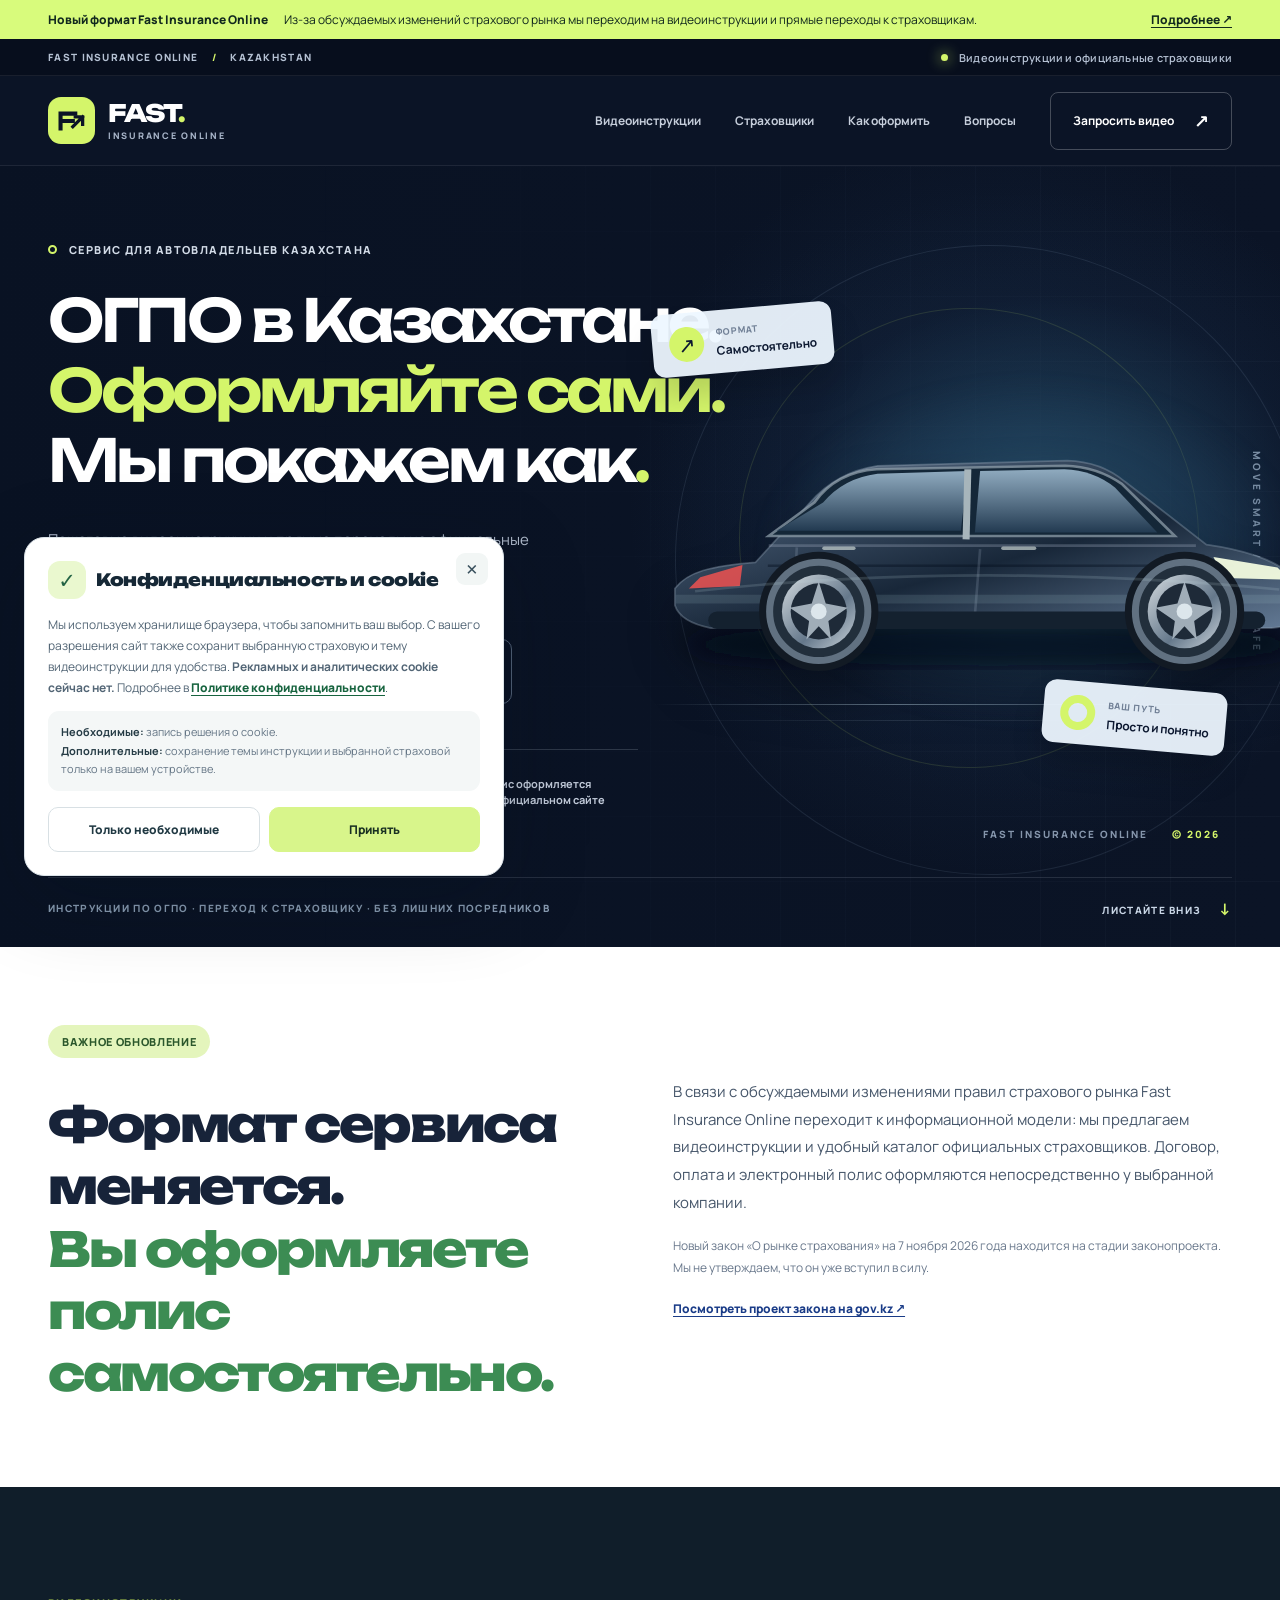
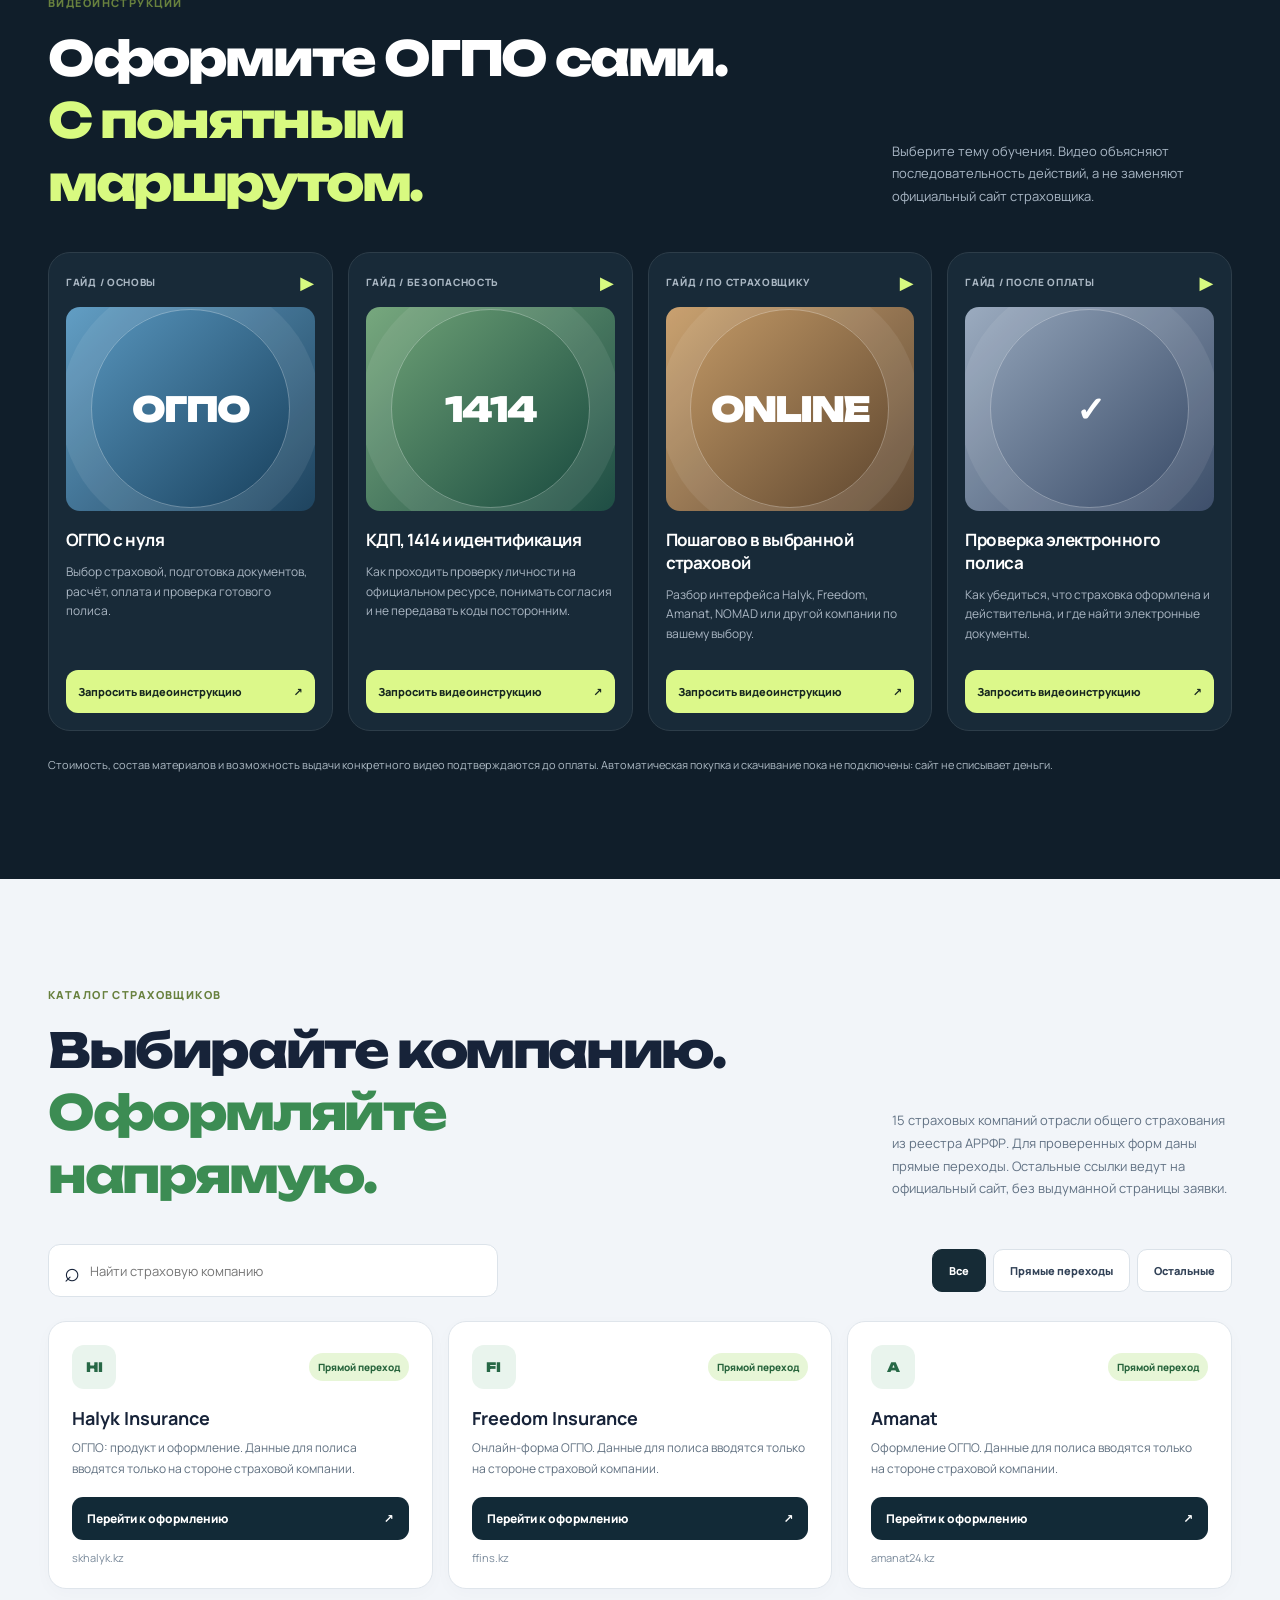
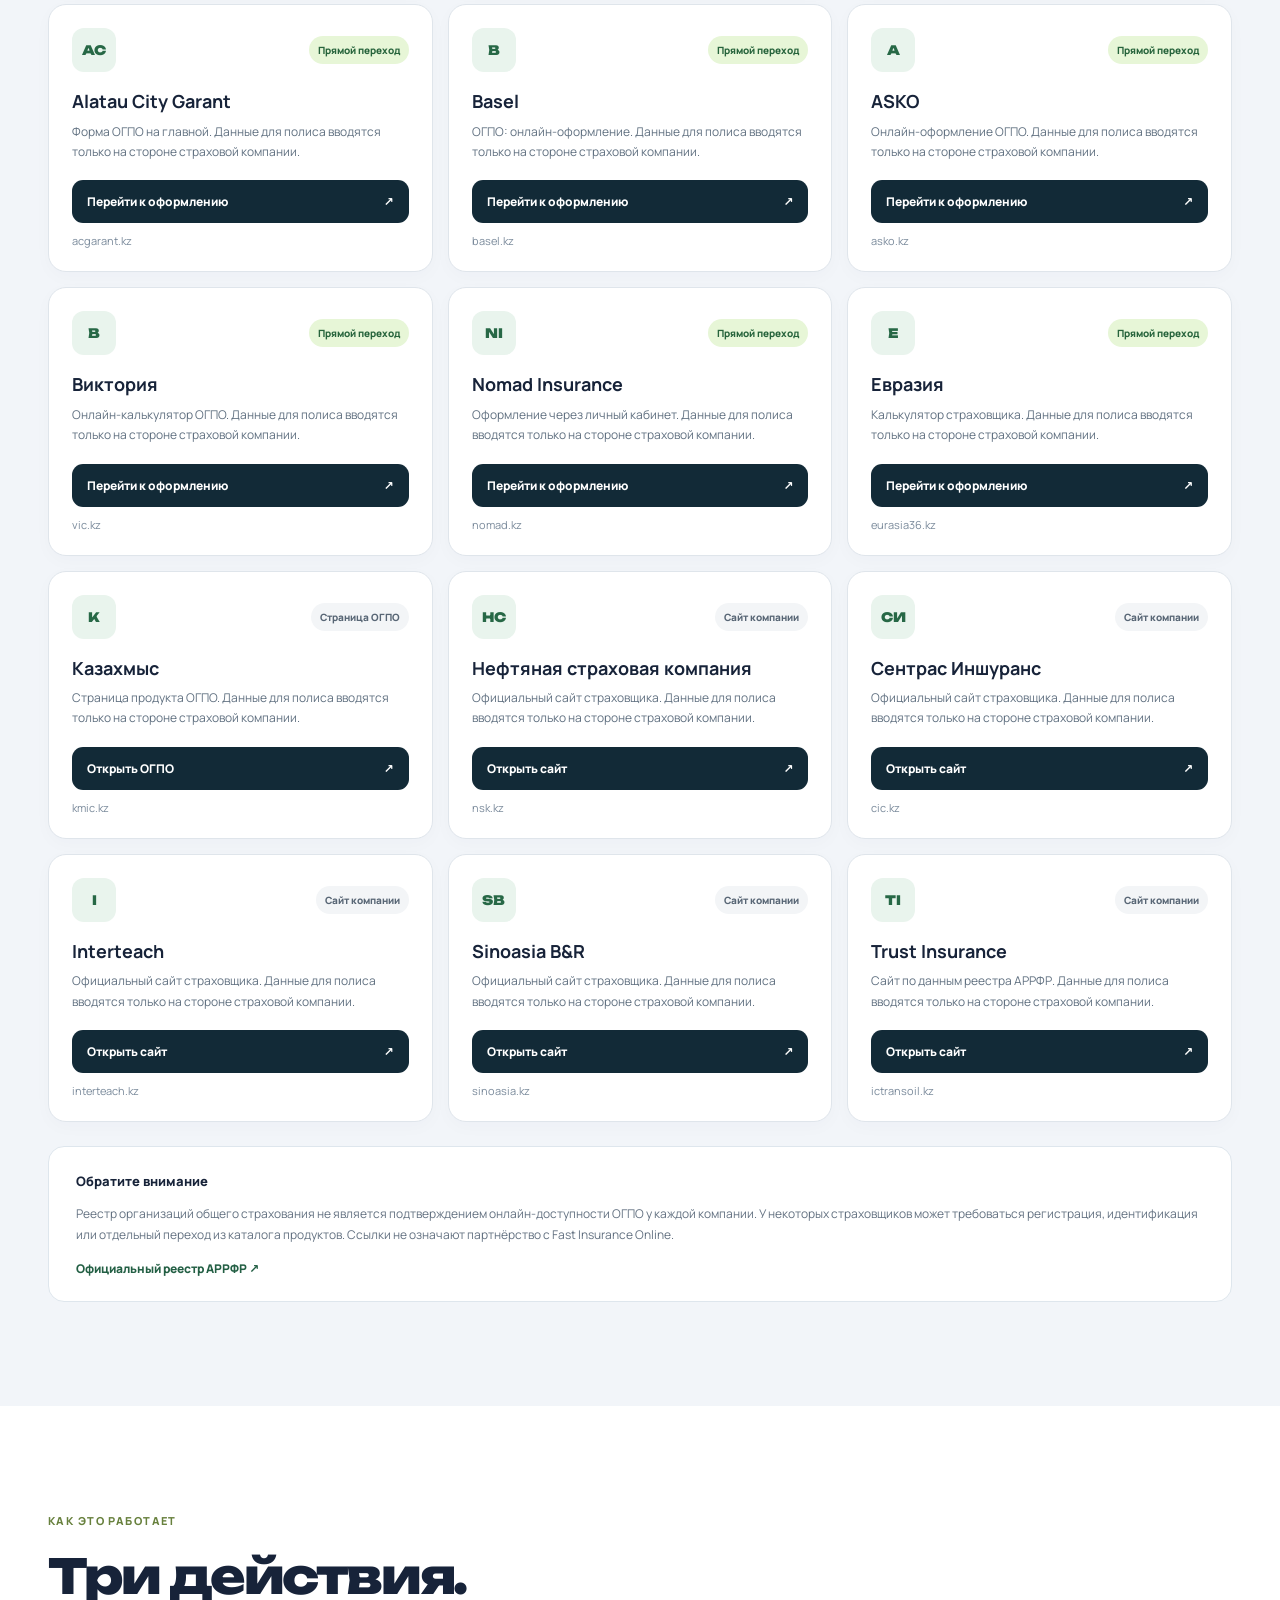
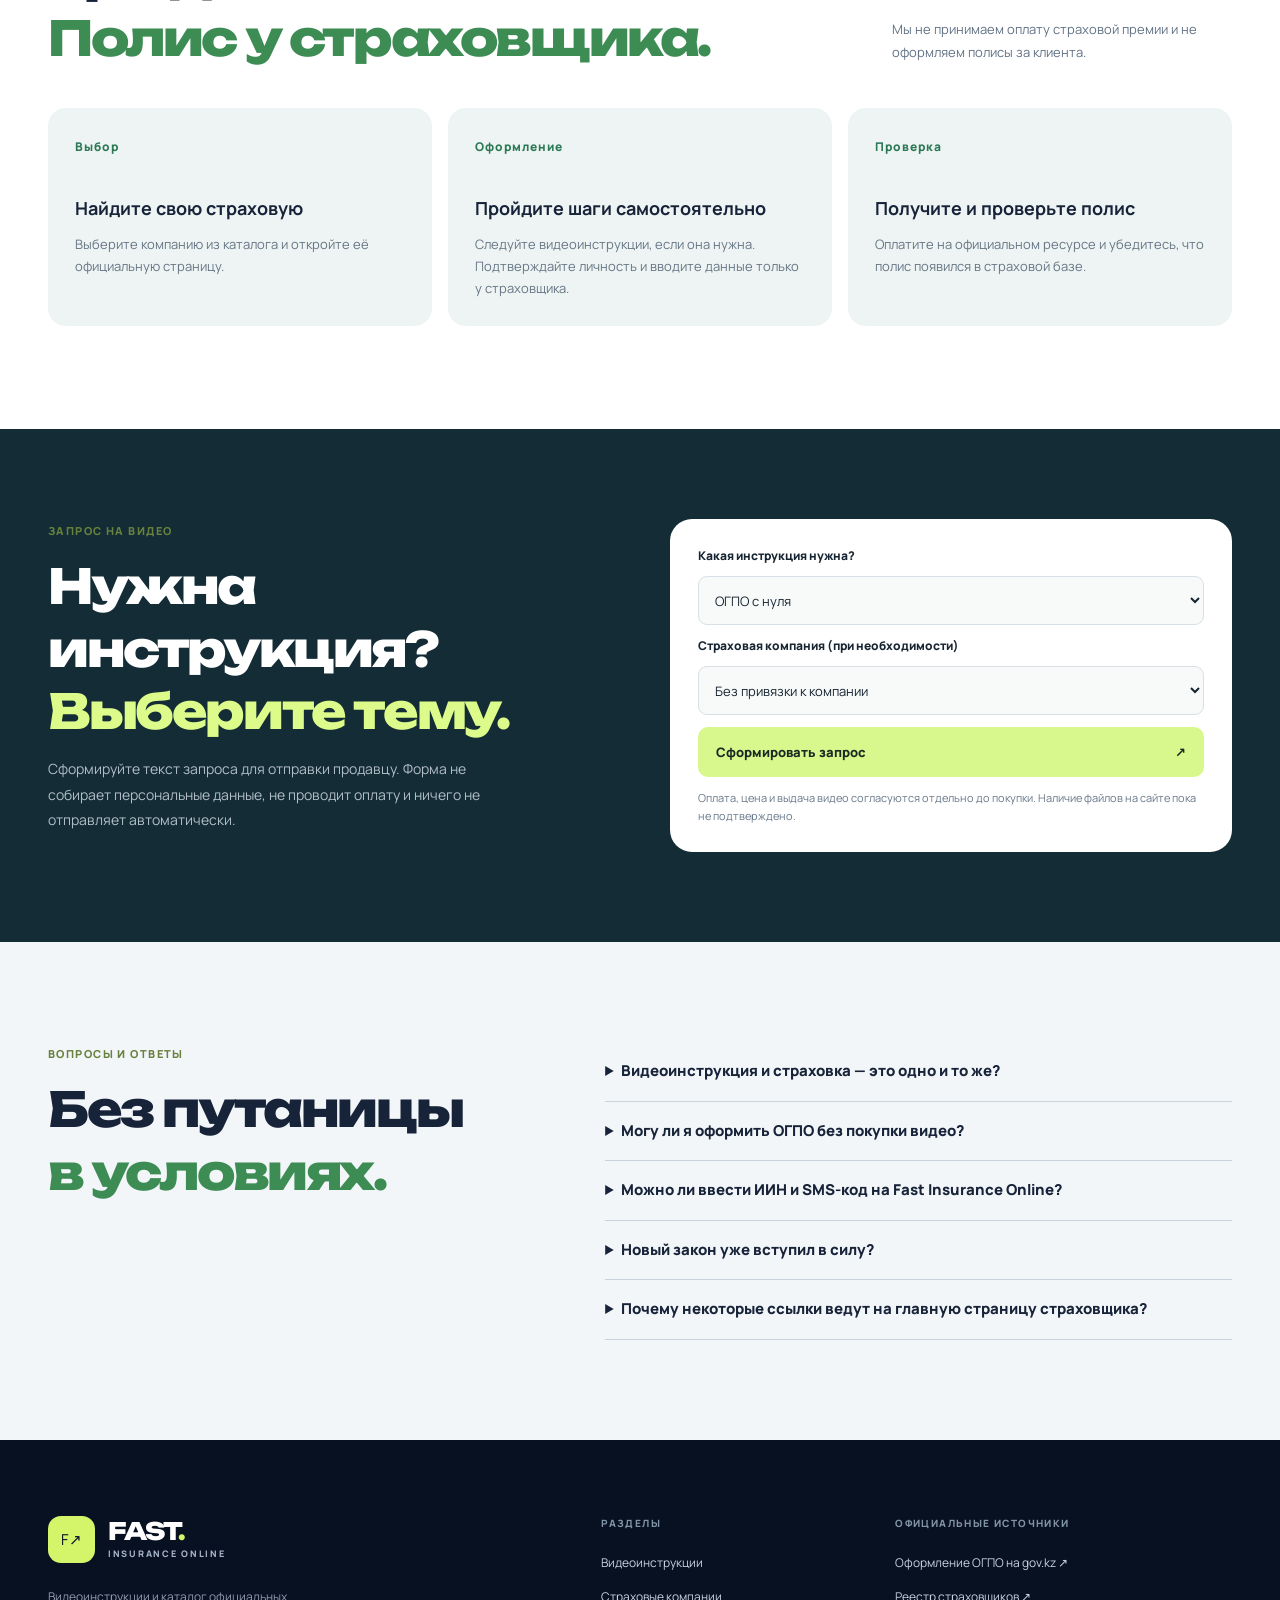
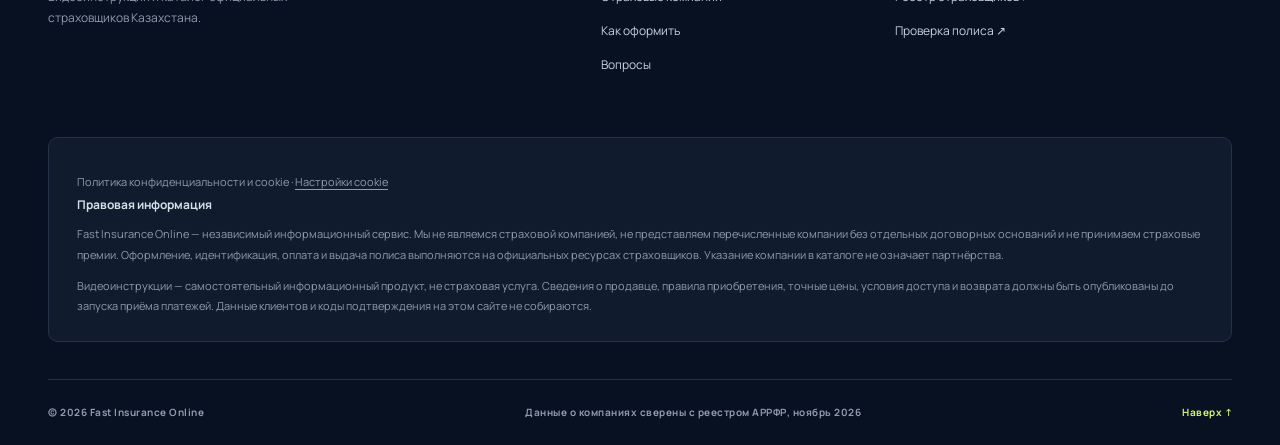
==== commit 9f9dc3fa: "Enable privacy policy and cookie consent banner on Fast Insurance Online" ====
--- a/index.html
+++ b/index.html
@@ -15,6 +15,7 @@
   <link href="https://fonts.googleapis.com/css2?family=Manrope:wght@400;500;600;700;800&family=Unbounded:wght@400;500;600;700;800&display=swap" rel="stylesheet">
   <link rel="stylesheet" href="styles.css">
   <link rel="stylesheet" href="guide-shop.css">
+  <link rel="stylesheet" href="cookie-consent.css">
 
 </head>
 <body>
@@ -237,6 +238,7 @@
 </div></div></section>
 </main>
   
-<footer class="footer"><div class="container"><div class="footer-main"><div class="footer-brand"><a href="#top" class="brand"><span class="brand-mark" aria-hidden="true">F↗</span><span class="brand-copy"><strong>FAST<span class="brand-accent">.</span></strong><small>INSURANCE ONLINE</small></span></a><p>Видеоинструкции и каталог официальных страховщиков Казахстана.</p></div><div class="footer-links"><span>РАЗДЕЛЫ</span><a href="#guides">Видеоинструкции</a><a href="#insurers">Страховые компании</a><a href="#process">Как оформить</a><a href="#faq">Вопросы</a></div><div class="footer-links"><span>ОФИЦИАЛЬНЫЕ ИСТОЧНИКИ</span><a href="https://www.gov.kz/situations/15/62" target="_blank" rel="noopener noreferrer">Оформление ОГПО на gov.kz ↗</a><a href="https://www.gov.kz/org/ardfm/financial-organizations/25?lang=ru" target="_blank" rel="noopener noreferrer">Реестр страховщиков ↗</a><a href="https://id.mkb.kz/" target="_blank" rel="noopener noreferrer">Проверка полиса ↗</a></div></div><div class="footer-disclaimer"><strong>Правовая информация</strong><p>Fast Insurance Online — независимый информационный сервис. Мы не являемся страховой компанией, не представляем перечисленные компании без отдельных договорных оснований и не принимаем страховые премии. Оформление, идентификация, оплата и выдача полиса выполняются на официальных ресурсах страховщиков. Указание компании в каталоге не означает партнёрства.</p><p>Видеоинструкции — самостоятельный информационный продукт, не страховая услуга. Сведения о продавце, правила приобретения, точные цены, условия доступа и возврата должны быть опубликованы до запуска приёма платежей. Данные клиентов и коды подтверждения на этом сайте не собираются.</p></div><div class="footer-bottom"><span>© <span id="year">2026</span> Fast Insurance Online</span><span>Данные о компаниях сверены с реестром АРРФР, ноябрь 2026</span><a href="#top">Наверх ↑</a></div></div></footer>
+<footer class="footer"><div class="container"><div class="footer-main"><div class="footer-brand"><a href="#top" class="brand"><span class="brand-mark" aria-hidden="true">F↗</span><span class="brand-copy"><strong>FAST<span class="brand-accent">.</span></strong><small>INSURANCE ONLINE</small></span></a><p>Видеоинструкции и каталог официальных страховщиков Казахстана.</p></div><div class="footer-links"><span>РАЗДЕЛЫ</span><a href="#guides">Видеоинструкции</a><a href="#insurers">Страховые компании</a><a href="#process">Как оформить</a><a href="#faq">Вопросы</a></div><div class="footer-links"><span>ОФИЦИАЛЬНЫЕ ИСТОЧНИКИ</span><a href="https://www.gov.kz/situations/15/62" target="_blank" rel="noopener noreferrer">Оформление ОГПО на gov.kz ↗</a><a href="https://www.gov.kz/org/ardfm/financial-organizations/25?lang=ru" target="_blank" rel="noopener noreferrer">Реестр страховщиков ↗</a><a href="https://id.mkb.kz/" target="_blank" rel="noopener noreferrer">Проверка полиса ↗</a></div></div><div class="footer-disclaimer"><p><a href="privacy.html">Политика конфиденциальности и cookie</a> · <button type="button" class="cookie-settings-link" data-cookie-settings>Настройки cookie</button></p><strong>Правовая информация</strong><p>Fast Insurance Online — независимый информационный сервис. Мы не являемся страховой компанией, не представляем перечисленные компании без отдельных договорных оснований и не принимаем страховые премии. Оформление, идентификация, оплата и выдача полиса выполняются на официальных ресурсах страховщиков. Указание компании в каталоге не означает партнёрства.</p><p>Видеоинструкции — самостоятельный информационный продукт, не страховая услуга. Сведения о продавце, правила приобретения, точные цены, условия доступа и возврата должны быть опубликованы до запуска приёма платежей. Данные клиентов и коды подтверждения на этом сайте не собираются.</p></div><div class="footer-bottom"><span>© <span id="year">2026</span> Fast Insurance Online</span><span>Данные о компаниях сверены с реестром АРРФР, ноябрь 2026</span><a href="#top">Наверх ↑</a></div></div></footer>
 <script src="guide-shop.js" defer></script>
+<script src="cookie-consent.js" defer></script>
 </body></html>
--- a/cookie-consent.css
+++ b/cookie-consent.css
@@ -0,0 +1,21 @@
+/* Consent notice: independent of insurance purchase/issuance. */
+.cookie-notice[hidden]{display:none!important}
+.cookie-notice{position:fixed;z-index:9999;left:24px;bottom:24px;width:min(480px,calc(100vw - 48px));max-height:calc(100dvh - 48px);overflow-y:auto;background:#fff;color:#162836;border:1px solid #dbe3e8;border-radius:20px;padding:23px;box-shadow:0 22px 85px rgba(4,17,31,.24);font-family:Manrope,system-ui,sans-serif}
+.cookie-notice-top{display:flex;align-items:center;gap:10px;padding-right:30px}
+.cookie-notice-icon{width:38px;height:38px;flex:none;display:grid;place-items:center;background:#eaf8cf;color:#236344;border-radius:12px;font-size:21px}
+.cookie-notice h2{font-size:17px;line-height:1.4;font-weight:900;letter-spacing:-.025em;margin:0}
+.cookie-notice-close{position:absolute;top:15px;right:15px;border:0;background:#f2f6f5;color:#39505d;border-radius:9px;width:32px;height:32px;font-size:24px;line-height:1;display:grid;place-items:center;cursor:pointer}
+.cookie-notice p{margin:15px 0 13px;color:#526575;font-size:12px;line-height:1.75}
+.cookie-notice p a{color:#17643f;text-decoration:underline;text-underline-offset:3px;font-weight:850}
+.cookie-notice-details{font-size:11px;line-height:1.7;color:#647585;background:#f4f7f7;border-radius:11px;padding:12px 13px;margin-bottom:16px}
+.cookie-notice-details strong{color:#253b45}
+.cookie-notice-actions{display:flex;flex-wrap:wrap;gap:9px}
+.cookie-notice-actions button{flex:1;min-width:185px;border-radius:10px;border:1px solid #d8e0e4;padding:13px 14px;font-size:12px;font-weight:900;cursor:pointer}
+.cookie-notice-accept{background:#d8f58b;color:#193022;border-color:#d8f58b!important}
+.cookie-notice-reject{background:#fff;color:#203943}
+.cookie-notice-actions button:hover{filter:brightness(.96)}
+.cookie-notice button:focus-visible,.cookie-notice a:focus-visible,.cookie-settings-link:focus-visible{outline:3px solid #619ed6;outline-offset:3px}
+.cookie-settings-link{appearance:none;border:0;background:transparent;padding:0;text-align:left;color:inherit;cursor:pointer;font:inherit;text-decoration:underline;text-underline-offset:3px}
+.cookie-settings-link:hover{text-decoration-thickness:2px}
+@media(max-width:600px){.cookie-notice{left:12px;bottom:max(12px,env(safe-area-inset-bottom));width:calc(100vw - 24px);padding:19px;border-radius:15px;max-height:75dvh}.cookie-notice h2{font-size:15px}.cookie-notice p{font-size:12px}.cookie-notice-actions{flex-direction:column}.cookie-notice-actions button{min-width:0;width:100%}}
+@media(prefers-reduced-motion:reduce){.cookie-notice *{scroll-behavior:auto}}
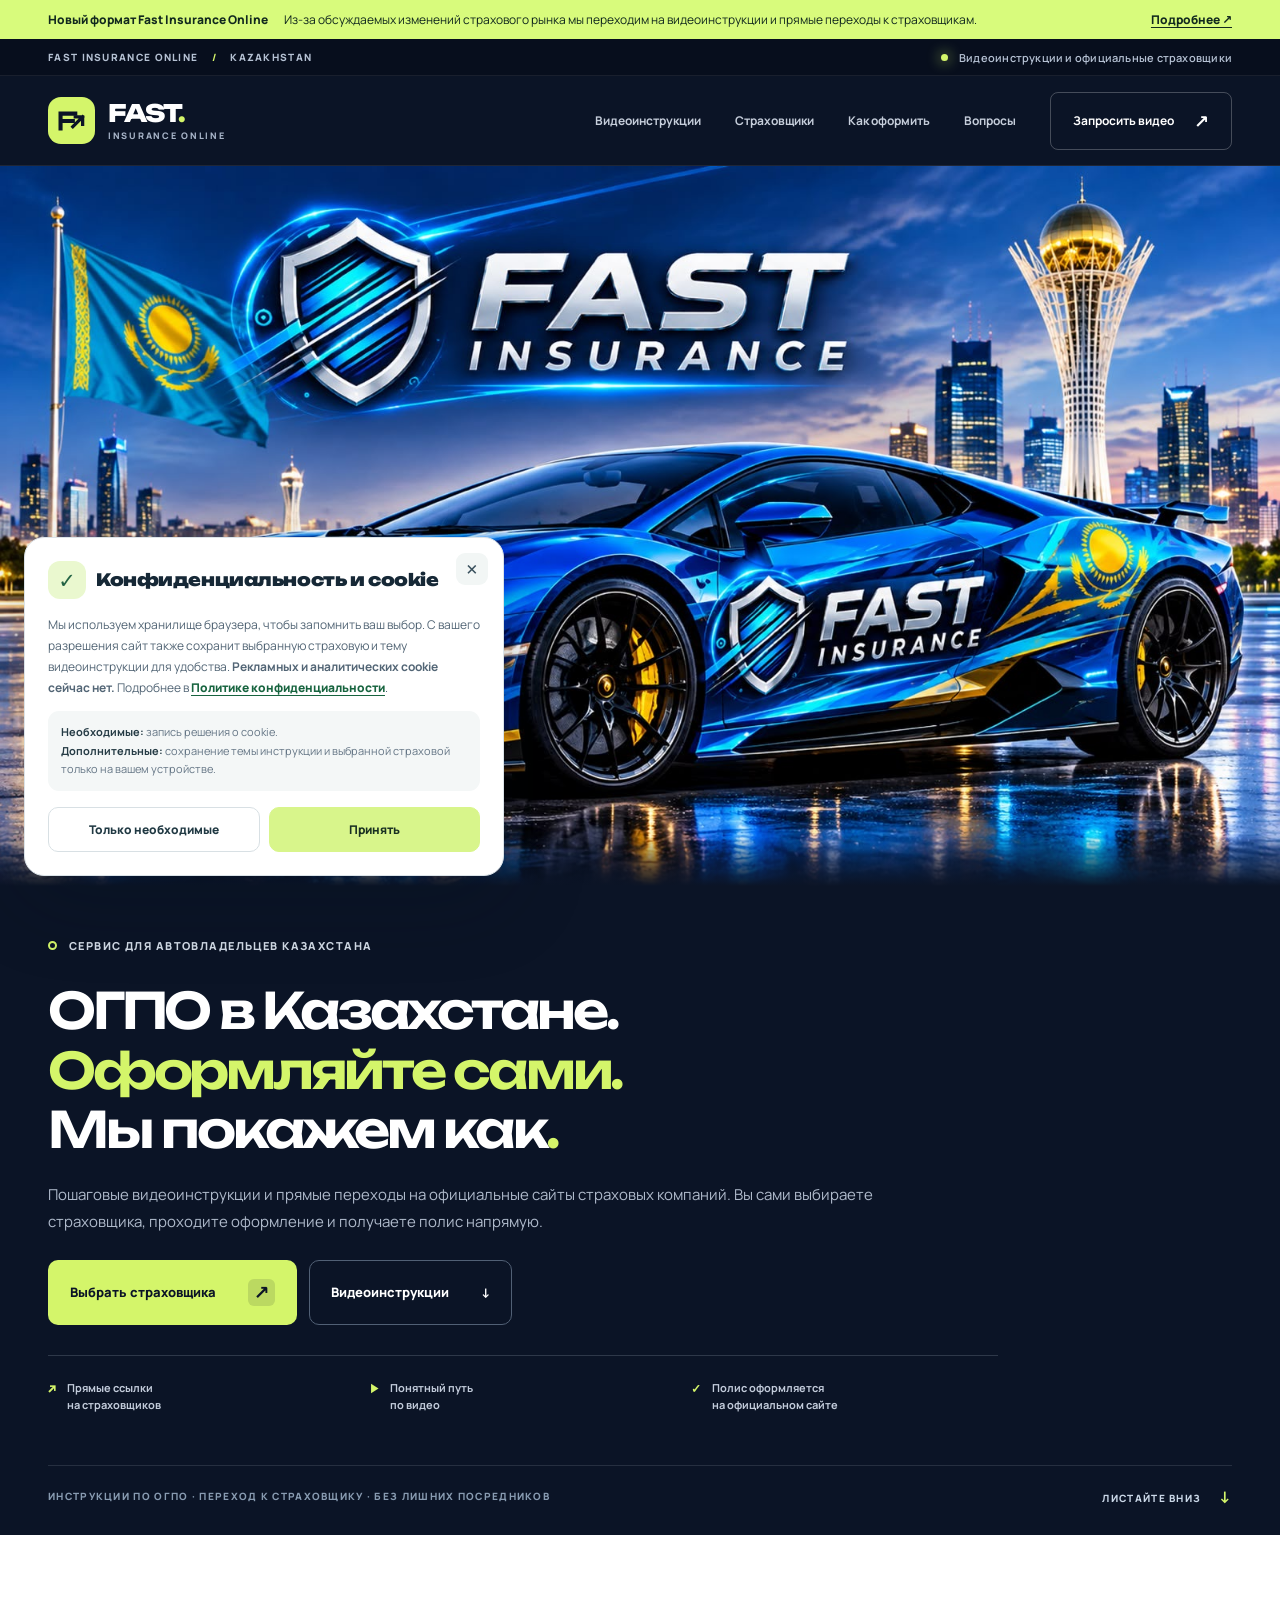
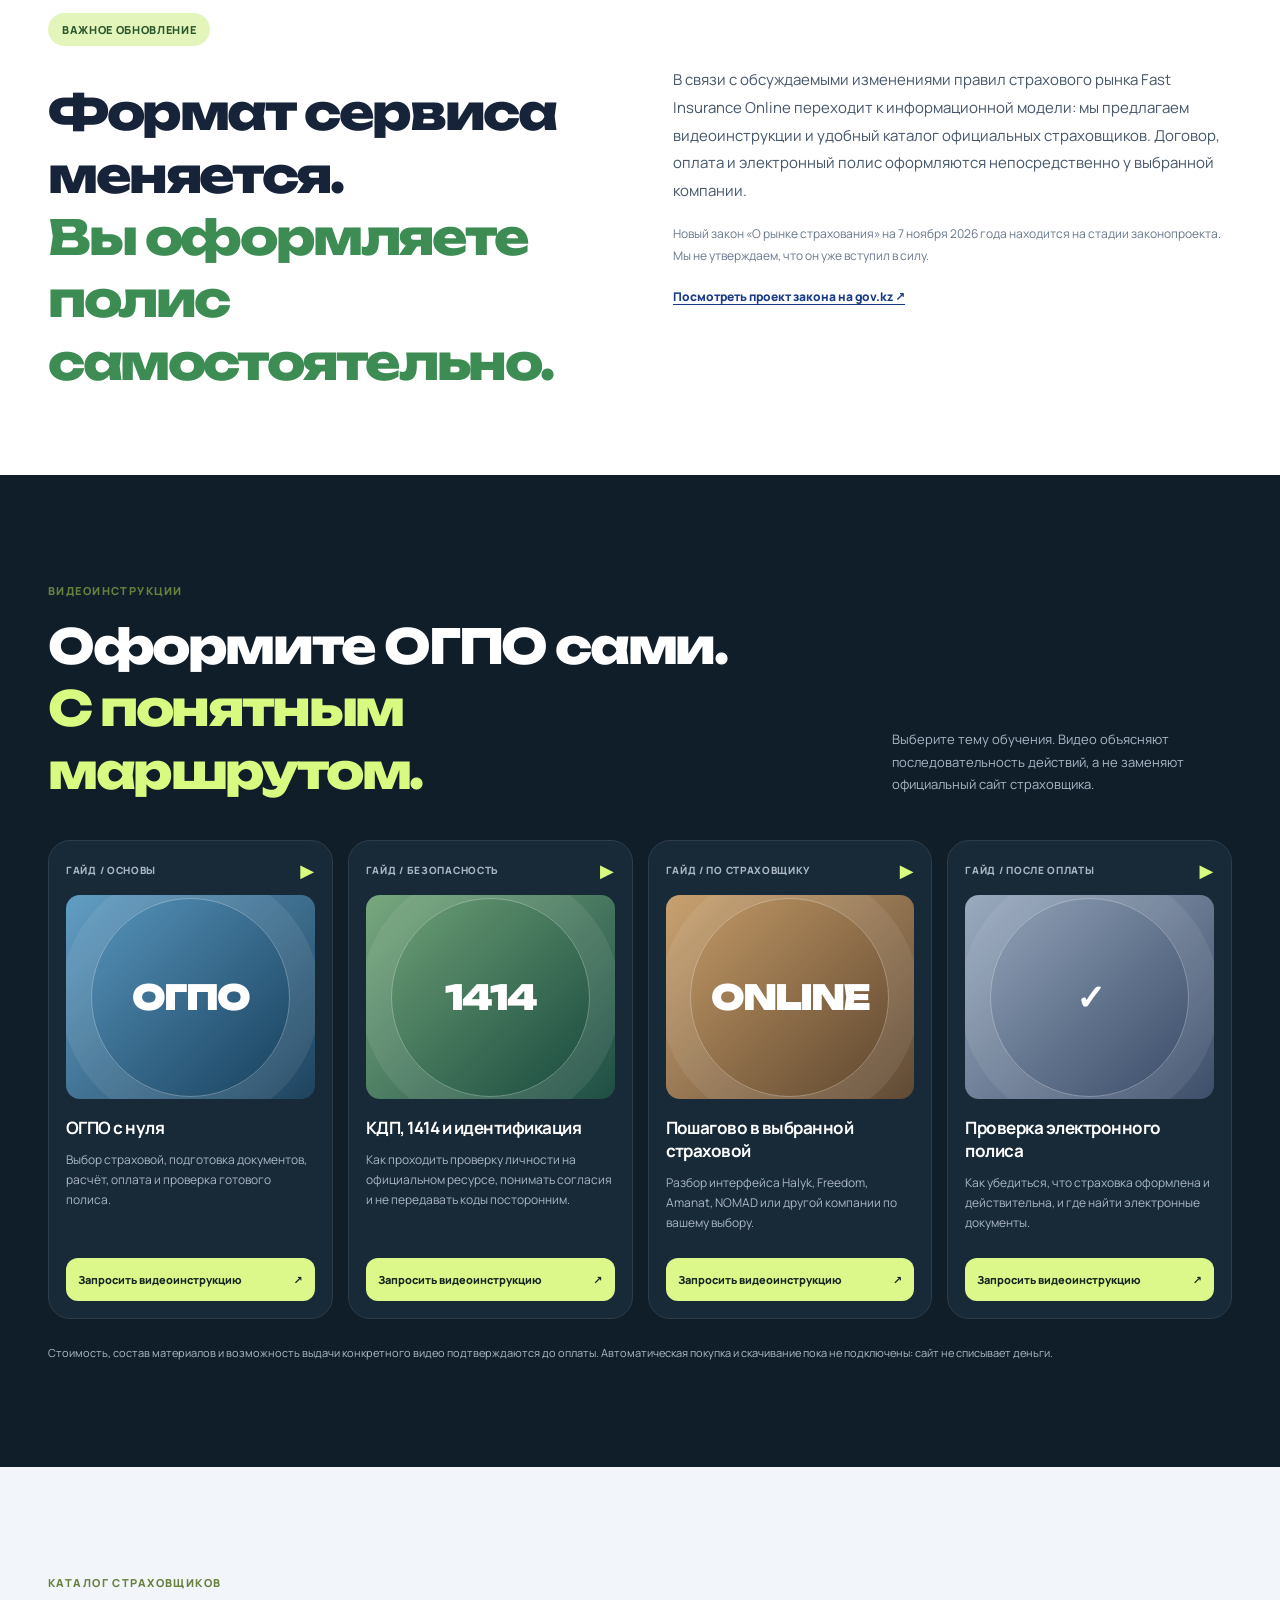
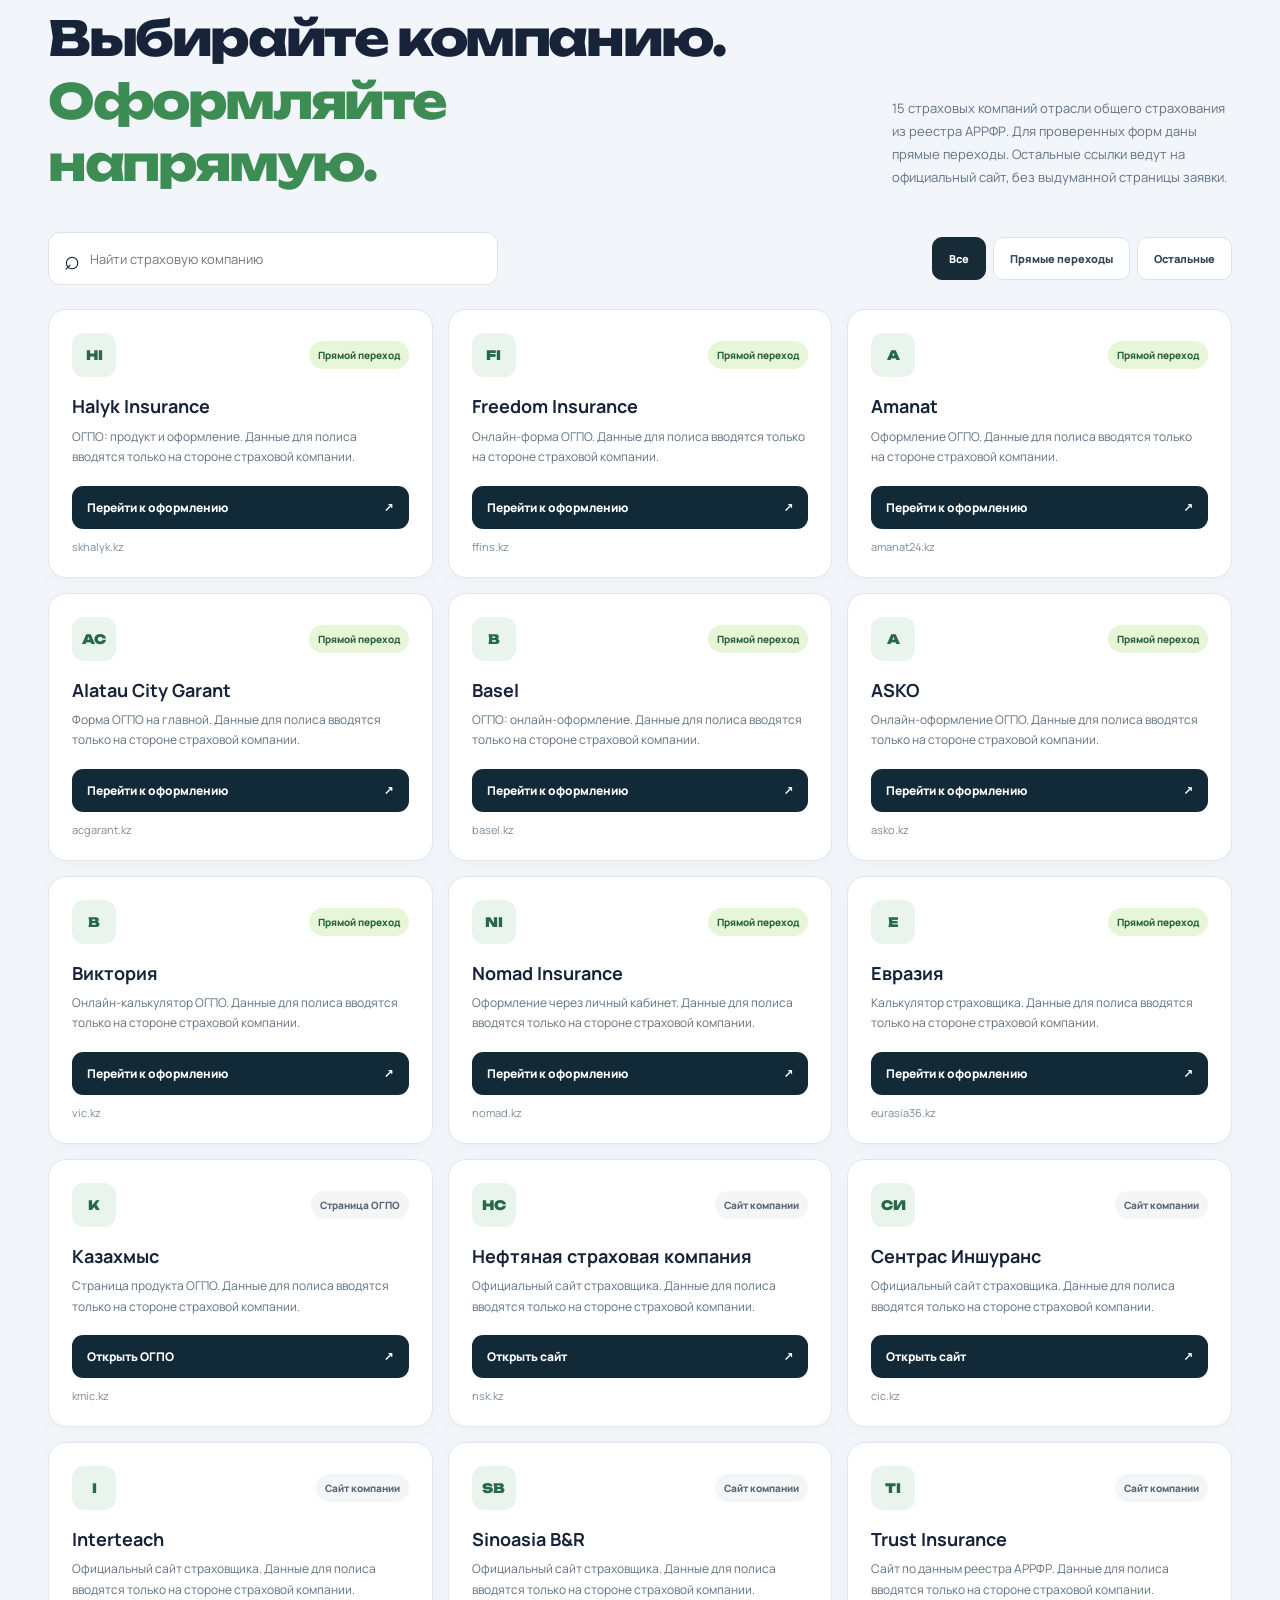
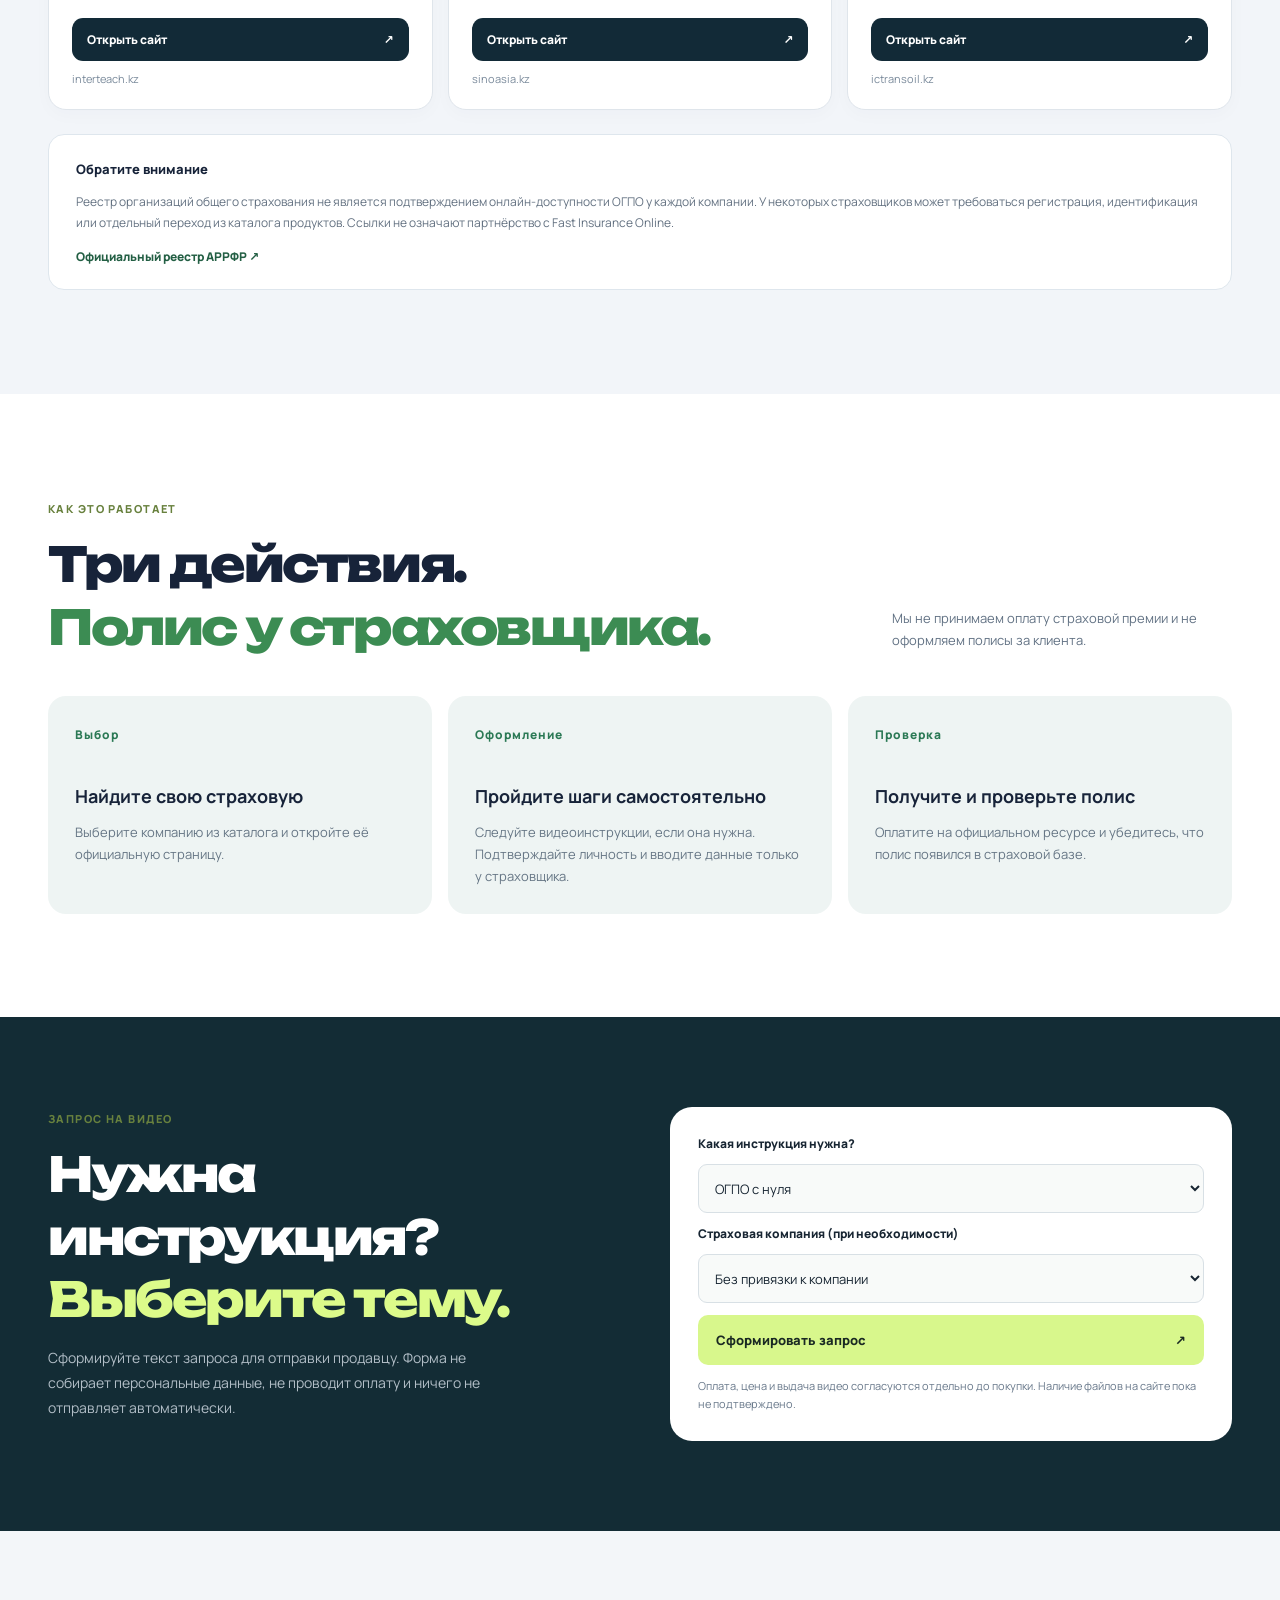
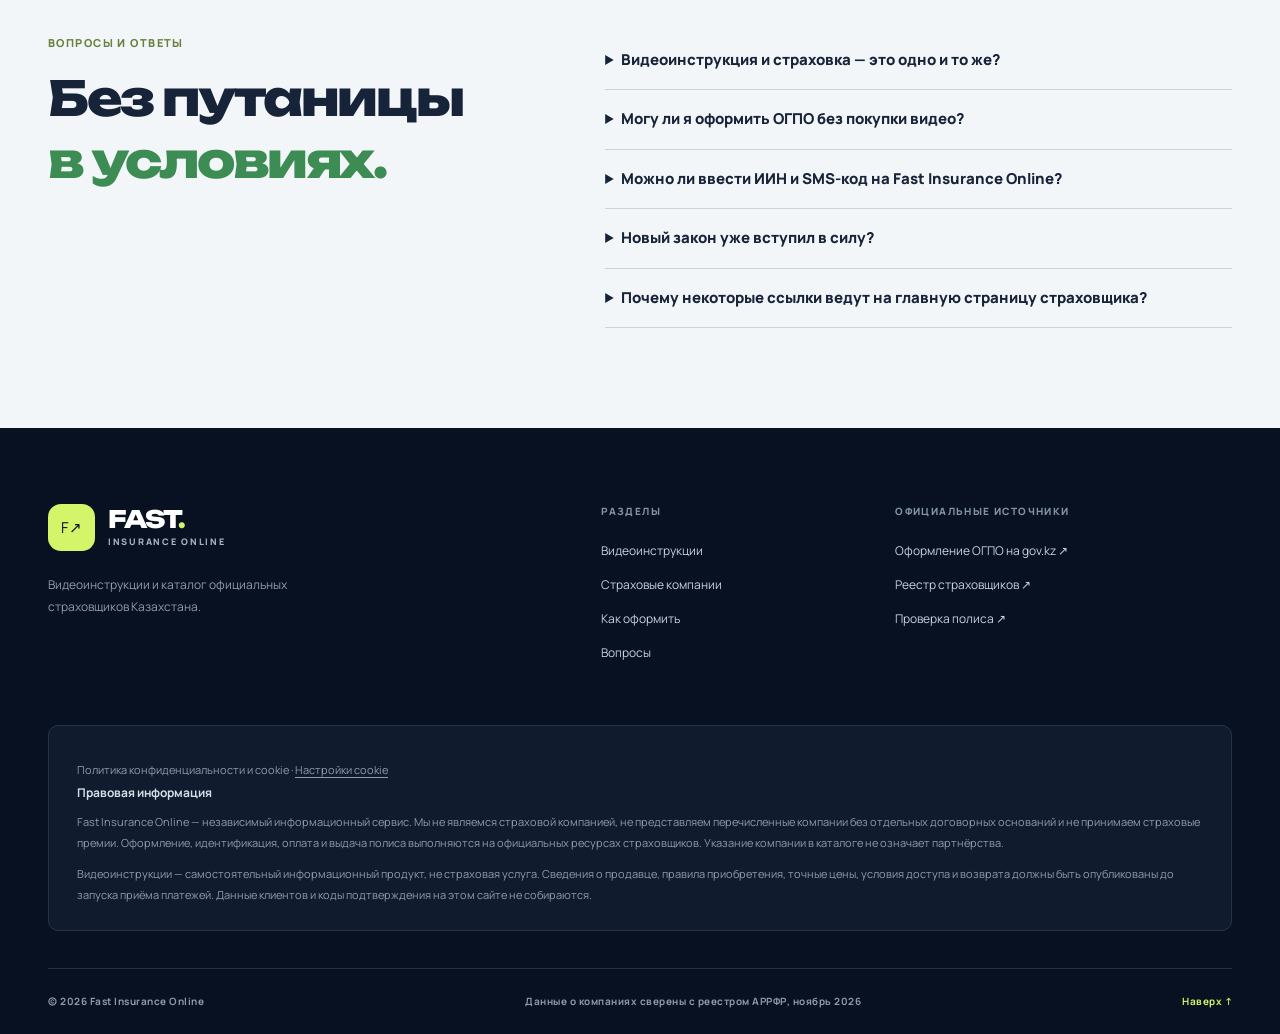
==== commit f858ac52: "Add supplied Fast Insurance photo banner to home page" ====
--- a/index.html
+++ b/index.html
@@ -16,6 +16,7 @@
   <link rel="stylesheet" href="styles.css">
   <link rel="stylesheet" href="guide-shop.css">
   <link rel="stylesheet" href="cookie-consent.css">
+  <link rel="stylesheet" href="hero-banner.css">
 
 </head>
 <body>
@@ -34,8 +35,8 @@
   </header>
   <main id="main">
     <section class="hero section-dark" aria-labelledby="hero-title">
-      <div class="hero-grid-bg" aria-hidden="true"></div>
-      <div class="container hero-layout">
+      <div class="hero-feature"><img src="fast-insurance-banner.jpg" alt="Fast Insurance: синий спортивный автомобиль с фирменной символикой на фоне Астаны и флага Казахстана" width="1600" height="900" fetchpriority="high" decoding="async"></div>
+      <div class="container hero-layout hero-layout-image">
         <div class="hero-content">
           <div class="kicker"><span class="kicker-dot"></span> СЕРВИС ДЛЯ АВТОВЛАДЕЛЬЦЕВ КАЗАХСТАНА</div>
           <h1 id="hero-title">ОГПО в Казахстане.<br><span>Оформляйте сами.</span><br>Мы покажем как<span class="period">.</span></h1>
@@ -43,44 +44,6 @@
           <div class="hero-actions"><a href="#insurers" class="button button-lime">Выбрать страховщика <span class="button-arrow" aria-hidden="true">↗</span></a><a href="#guides" class="button button-ghost">Видеоинструкции <span aria-hidden="true">↓</span></a></div>
           <div class="hero-divider"></div>
           <div class="hero-benefits"><div><span class="benefit-symbol" aria-hidden="true">↗</span><span>Прямые ссылки<br>на страховщиков</span></div><div><span class="benefit-symbol" aria-hidden="true">▶</span><span>Понятный путь<br>по видео</span></div><div><span class="benefit-symbol" aria-hidden="true">✓</span><span>Полис оформляется<br>на официальном сайте</span></div></div>
-        </div>
-        <div class="hero-art" aria-label="Стилизованная иллюстрация современного автомобиля">
-          <div class="hero-orbit hero-orbit-one"></div><div class="hero-orbit hero-orbit-two"></div>
-          <div class="hero-vertical-label" aria-hidden="true">MOVE SMART / DRIVE SAFE</div>
-          
-          <div class="car-stage">
-            <div class="car-halo"></div>
-            <svg class="car-svg" viewBox="0 0 840 430" role="img" aria-label="Тёмный современный автомобиль, вид сбоку">
-              <defs>
-                <linearGradient id="carPaint" x1="0" y1="0" x2="1" y2="1"><stop offset="0" stop-color="#8493a5"/><stop offset=".25" stop-color="#3e5168"/><stop offset=".56" stop-color="#182739"/><stop offset="1" stop-color="#657c97"/></linearGradient>
-                <linearGradient id="glass" x1="0" y1="0" x2="0" y2="1"><stop offset="0" stop-color="#9db9ce" stop-opacity=".9"/><stop offset="1" stop-color="#233b52" stop-opacity=".96"/></linearGradient>
-                <linearGradient id="rim" x1="0" y1="0" x2="1" y2="1"><stop offset="0" stop-color="#d5dce0"/><stop offset=".6" stop-color="#65788b"/><stop offset="1" stop-color="#cbd4db"/></linearGradient>
-                <filter id="carShadow"><feGaussianBlur stdDeviation="12"/></filter>
-              </defs>
-              <ellipse cx="429" cy="355" rx="350" ry="24" fill="#000b1b" opacity=".65" filter="url(#carShadow)"/>
-              <path d="M66 291C80 272 107 265 158 261L220 193Q250 158 297 151L513 145Q552 146 579 169L672 241Q737 250 766 273L782 314Q777 334 746 336H107Q72 329 66 310Z" fill="url(#carPaint)" stroke="#9cabbd" stroke-opacity=".35" stroke-width="2"/>
-              <path d="M225 193Q250 158 296 155L511 151Q547 152 576 172L636 231H173Z" fill="#142738" stroke="#8c9ca9" stroke-opacity=".75" stroke-width="3"/>
-              <path d="M235 193Q258 165 297 160L400 157L392 225H182Z" fill="url(#glass)"/>
-              <path d="M414 157L510 155Q543 156 568 176L616 227H408Z" fill="url(#glass)"/>
-              <path d="M400 155L398 235" stroke="#a7b5bb" stroke-width="8"/>
-              <path d="M173 242H660" stroke="#a1acc0" stroke-opacity=".3" stroke-width="3"/>
-              <path d="M172 265H703" stroke="#030d1d" stroke-opacity=".4" stroke-width="3"/>
-              <path d="M414 246L408 322M205 244L201 318" stroke="#acbacb" stroke-opacity=".2" stroke-width="3"/>
-              <path d="M440 245H476" stroke="#d5dfdb" stroke-width="4" stroke-linecap="round" opacity=".65"/>
-              <path d="M236 245H270" stroke="#d5dfdb" stroke-width="4" stroke-linecap="round" opacity=".65"/>
-              <path d="M680 255L753 267L767 281L692 279Z" fill="#f3fbe0" opacity=".95"/>
-              <path d="M95 278L143 264L140 288L82 291Z" fill="#e85151" opacity=".88"/>
-              <path d="M67 303H774" stroke="#9fc0cb" stroke-opacity=".15" stroke-width="10"/>
-              <path d="M114 327H729" stroke="#14212f" stroke-width="20" stroke-linecap="round"/>
-              <g transform="translate(230 317)"><circle r="68" fill="#121a24"/><circle r="56" fill="#222f3c" stroke="#617181" stroke-width="8"/><circle r="42" fill="url(#rim)"/><circle r="32" fill="#1e2a38"/><path d="M0-34L8-9L33-4L11 11L14 32L0 17L-14 32L-11 11L-33-4L-8-9Z" fill="#aebcc7" opacity=".9"/><circle r="9" fill="#dce6ec"/></g>
-              <g transform="translate(647 317)"><circle r="68" fill="#121a24"/><circle r="56" fill="#222f3c" stroke="#617181" stroke-width="8"/><circle r="42" fill="url(#rim)"/><circle r="32" fill="#1e2a38"/><path d="M0-34L8-9L33-4L11 11L14 32L0 17L-14 32L-11 11L-33-4L-8-9Z" fill="#aebcc7" opacity=".9"/><circle r="9" fill="#dce6ec"/></g>
-              <path d="M89 294Q406 259 755 292" stroke="#c3d9e1" opacity=".16" stroke-width="3" fill="none"/>
-            </svg>
-            <div class="road-line road-line-one"></div><div class="road-line road-line-two"></div>
-          </div>
-          <div class="art-card art-card-top"><span class="art-card-icon">↗</span><div><small>ФОРМАТ</small><strong>Самостоятельно</strong></div></div>
-          <div class="art-card art-card-bottom"><span class="art-card-ring" aria-hidden="true"></span><div><small>ВАШ ПУТЬ</small><strong>Просто и понятно</strong></div></div>
-          <div class="hero-caption">FAST INSURANCE ONLINE <span>© 2026</span></div>
         </div>
       </div>
       <div class="hero-bottom container"><span>ИНСТРУКЦИИ ПО ОГПО · ПЕРЕХОД К СТРАХОВЩИКУ · БЕЗ ЛИШНИХ ПОСРЕДНИКОВ</span><a href="#solutions">Листайте вниз <span aria-hidden="true">↓</span></a></div>
--- a/hero-banner.css
+++ b/hero-banner.css
@@ -0,0 +1,12 @@
+/* Fast Insurance main banner: preserve uploaded artwork and original layout actions. */
+.hero-feature{width:100%;max-width:1600px;margin-inline:auto;position:relative;overflow:hidden;background:#08172b;}
+.hero-feature img{display:block;width:100%;height:auto;aspect-ratio:16/9;object-fit:contain;}
+.hero-feature::after{content:"";position:absolute;inset:auto 0 0;height:7%;pointer-events:none;background:linear-gradient(to bottom,transparent,#0b1426);}
+.hero .hero-layout-image{display:block;min-height:0;}
+.hero .hero-layout-image .hero-content{width:100%;padding:48px 0 52px;}
+.hero .hero-layout-image h1{font-size:clamp(32px,3.9vw,58px);white-space:normal;max-width:1150px;}
+.hero .hero-layout-image .hero-description{max-width:920px;margin:21px 0 24px;}
+.hero .hero-layout-image .hero-divider{max-width:950px;margin:30px 0 24px;}
+.hero .hero-layout-image .hero-benefits{max-width:950px;}
+@media(max-width:780px){.hero .hero-layout-image .hero-content{padding:36px 0 38px;}.hero .hero-layout-image h1{font-size:clamp(32px,6.2vw,48px);}}
+@media(max-width:530px){.hero-feature::after{height:6%;}.hero .hero-layout-image .hero-content{padding:27px 0 34px;}.hero .hero-layout-image h1{font-size:clamp(27px,7.6vw,37px);line-height:1.24;}.hero .hero-layout-image .hero-description{margin:17px 0 21px;}.hero .hero-layout-image .hero-divider{margin:23px 0 18px;}}
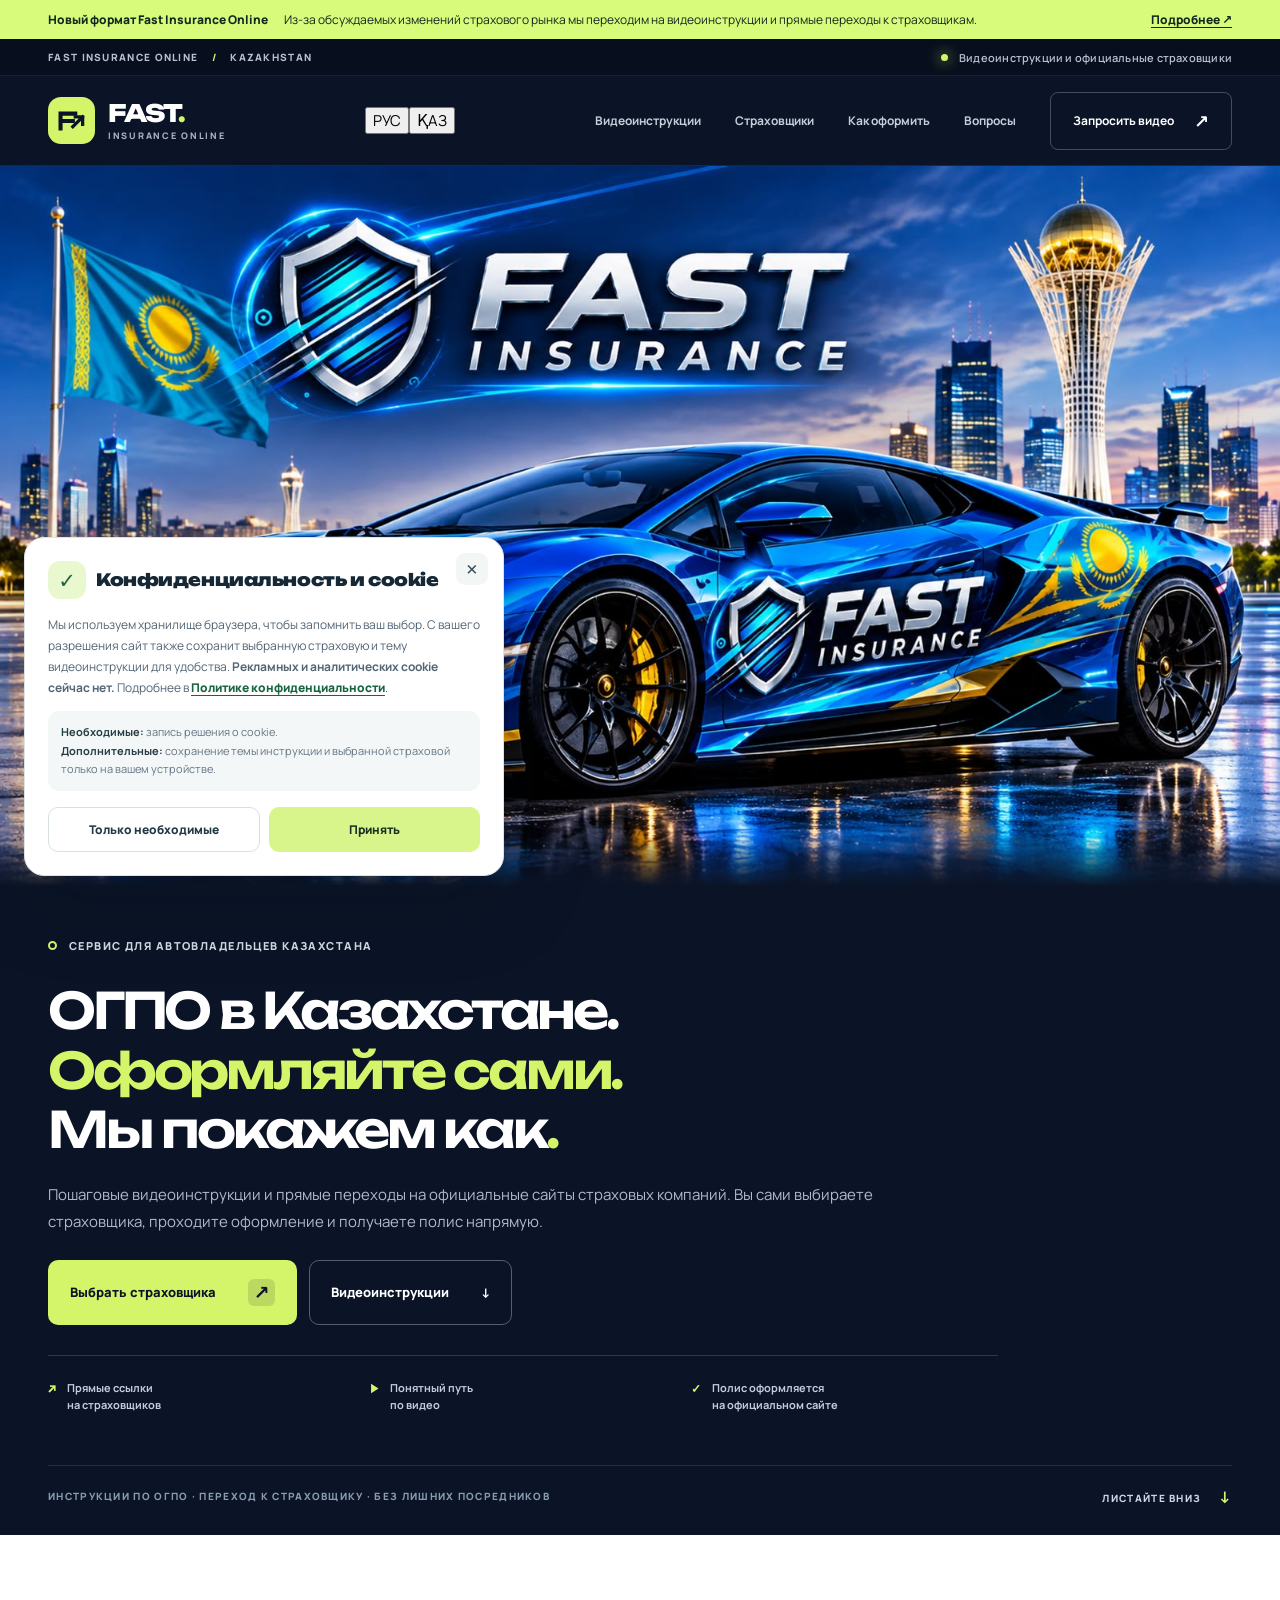
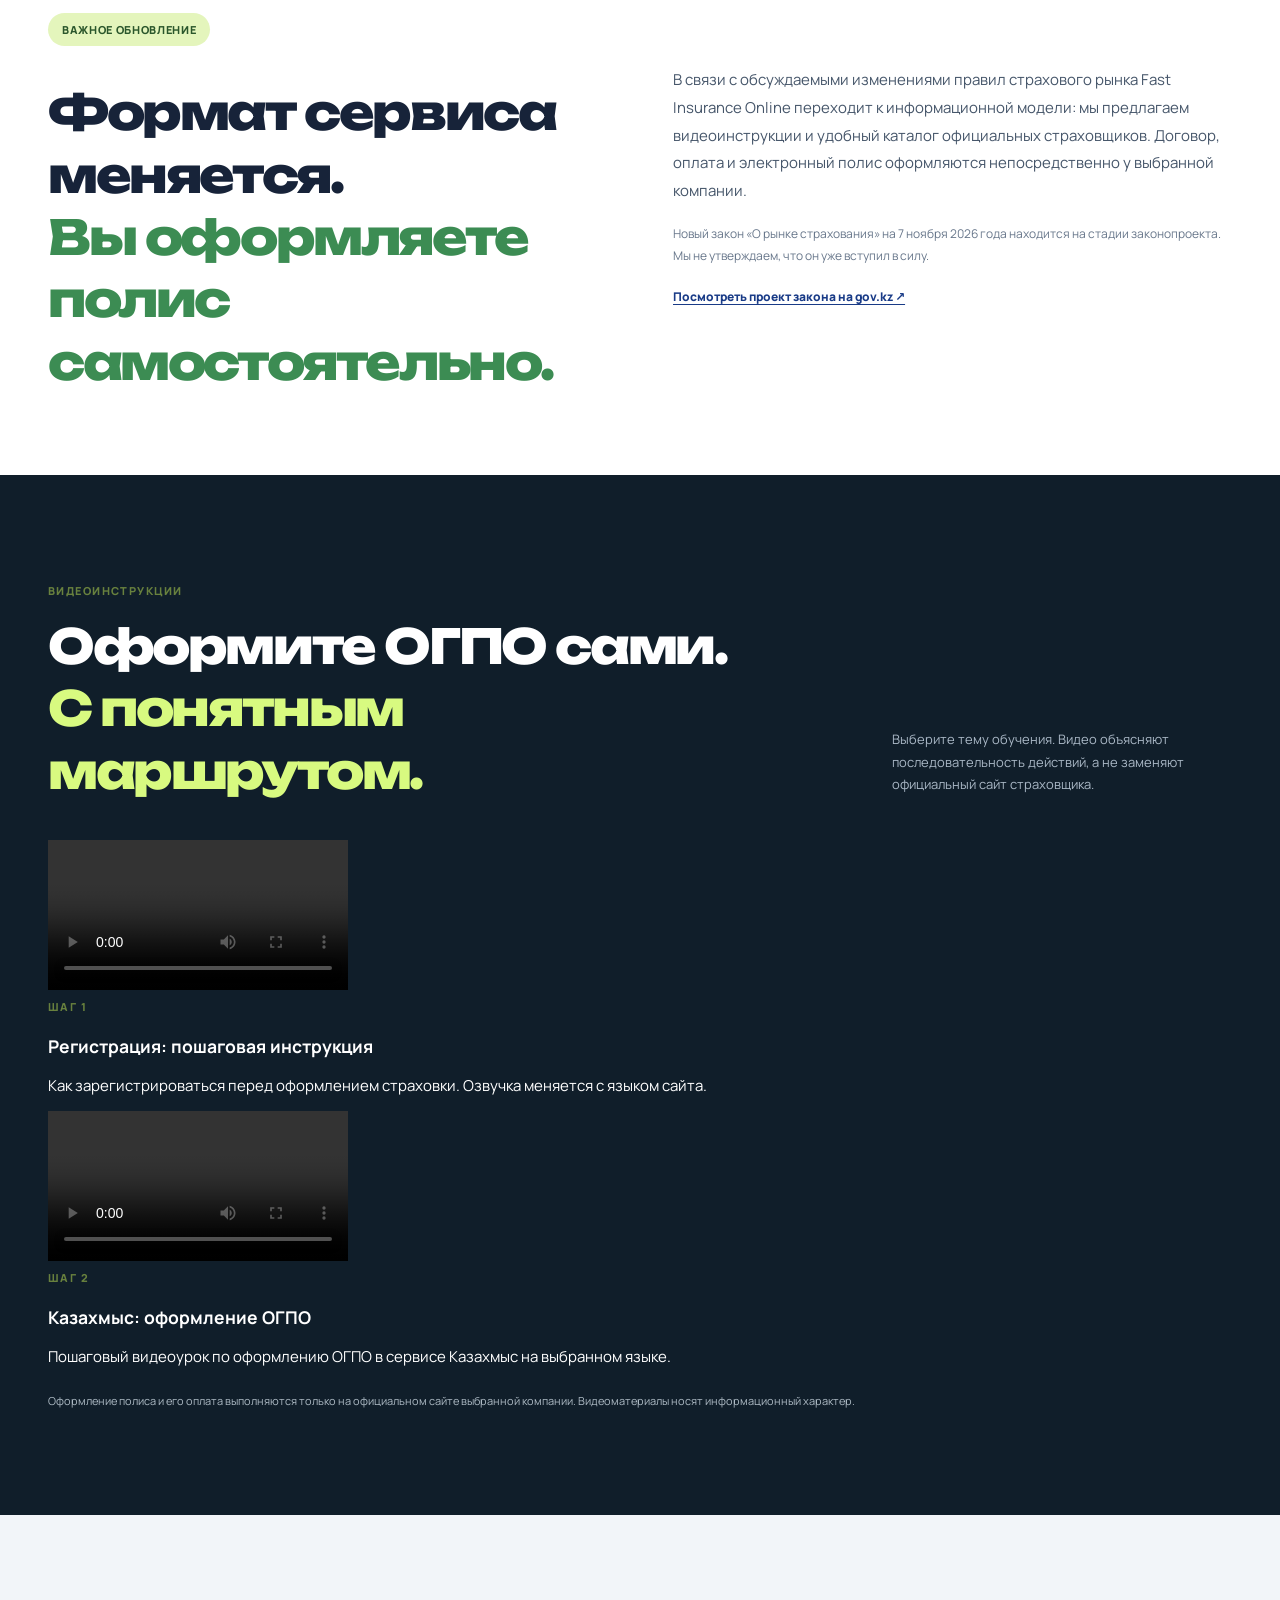
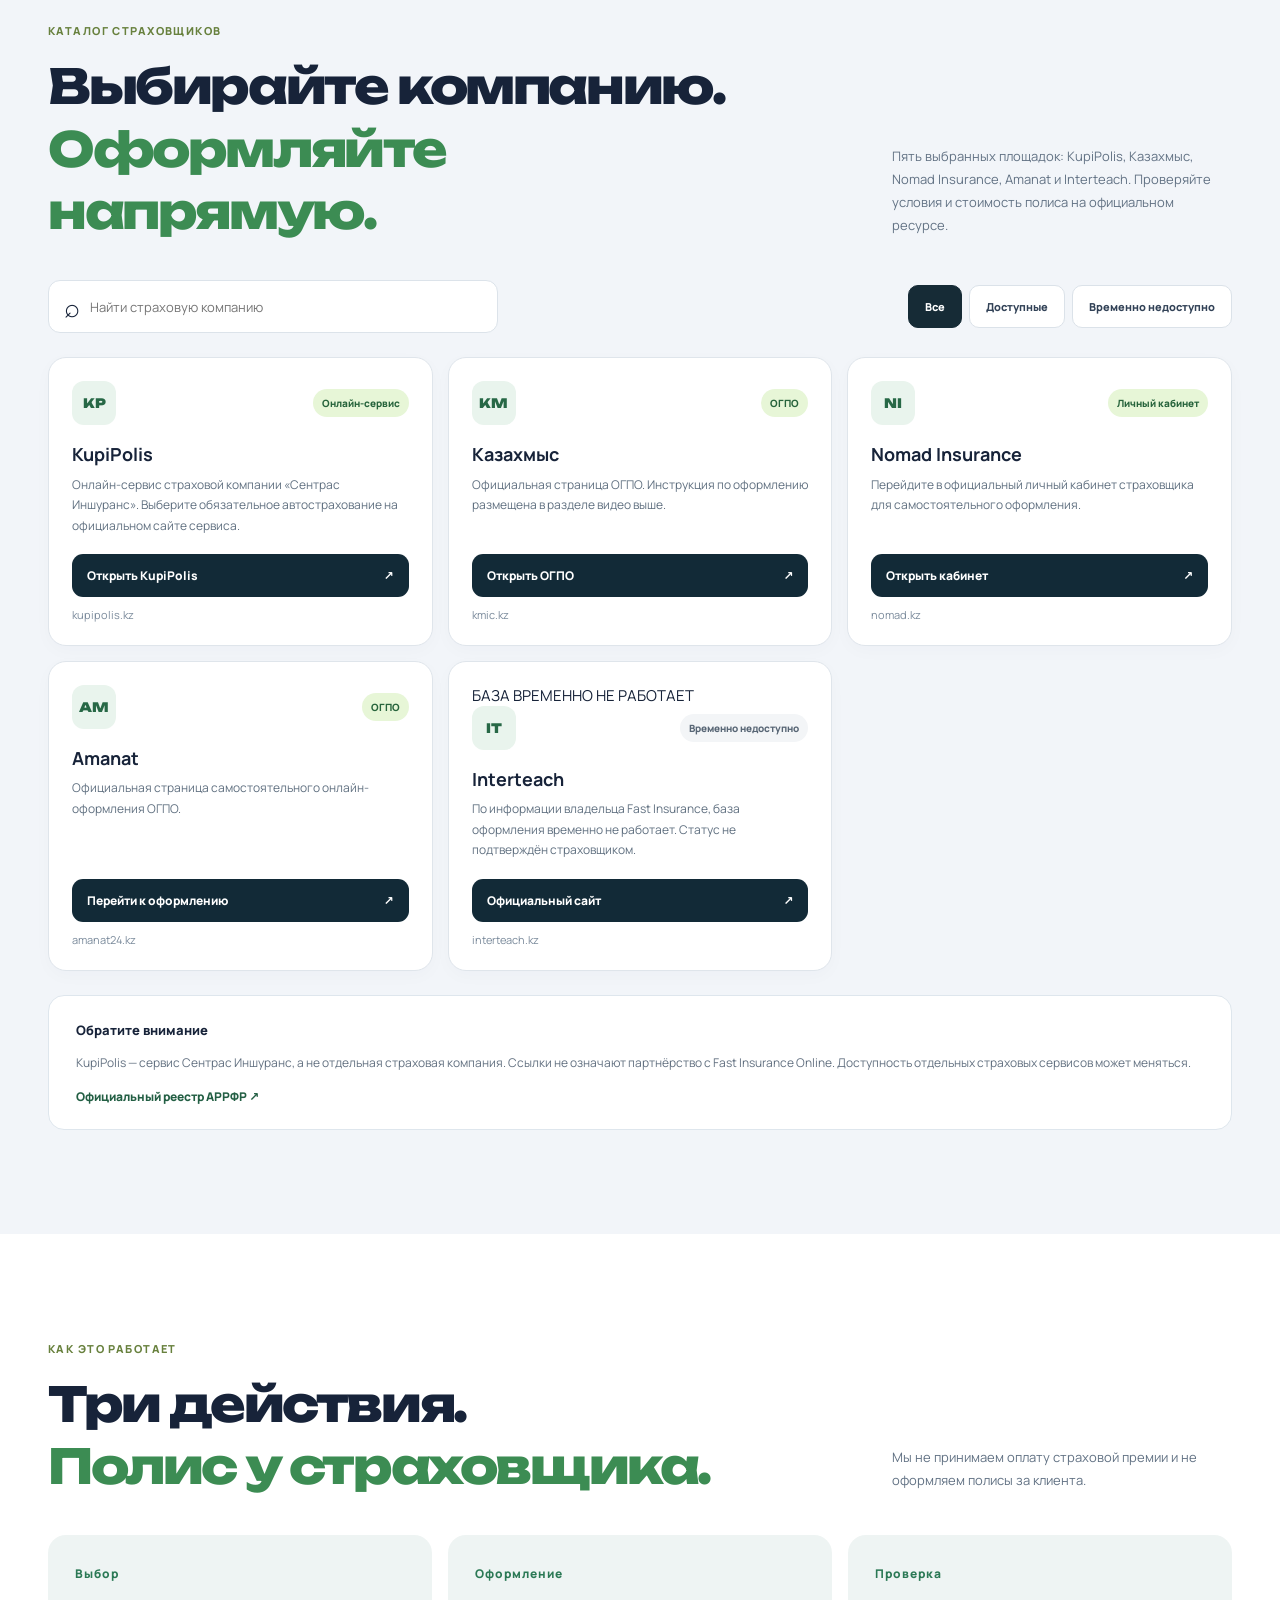
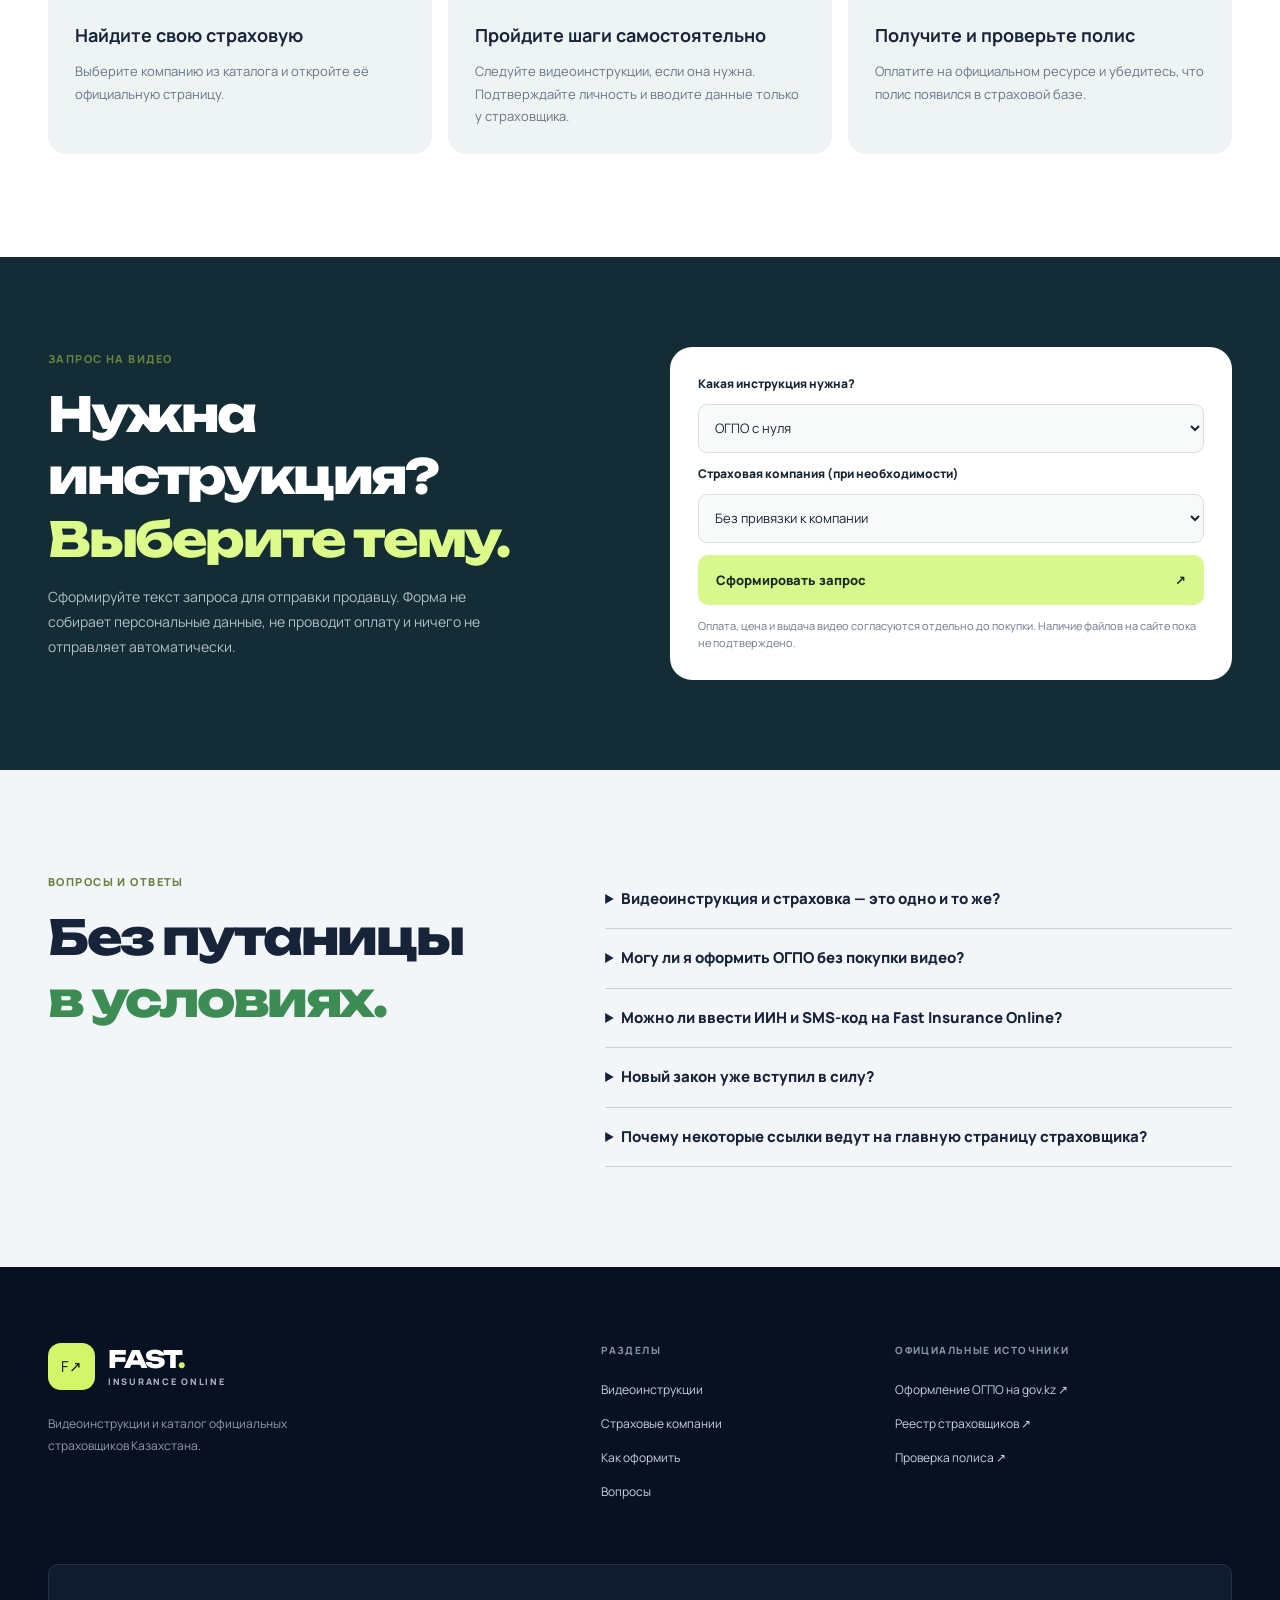
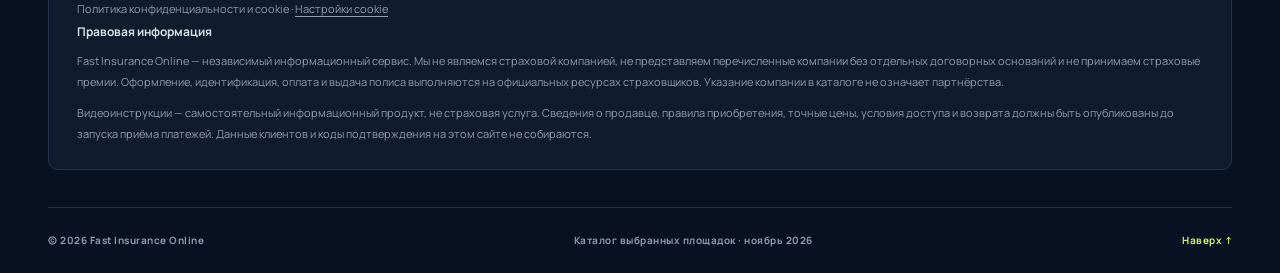
==== commit 6feef06b: "Show five selected insurance services and prepare bilingual tutorial players" ====
--- a/index.html
+++ b/index.html
@@ -17,6 +17,7 @@
   <link rel="stylesheet" href="guide-shop.css">
   <link rel="stylesheet" href="cookie-consent.css">
   <link rel="stylesheet" href="hero-banner.css">
+  <link rel="stylesheet" href="site-updates.css">
 
 </head>
 <body>
@@ -29,6 +30,7 @@
         <span class="brand-mark" aria-hidden="true"><svg viewBox="0 0 44 44" fill="none"><path d="M8 31V13h18M8 22h15" stroke="currentColor" stroke-width="5" stroke-linecap="square"/><path d="M23 29l12-12m-9 0h9v9" stroke="currentColor" stroke-width="4" stroke-linecap="square"/></svg></span>
         <span class="brand-copy"><strong>FAST<span class="brand-accent">.</span></strong><small>INSURANCE ONLINE</small></span>
       </a>
+      <div class="site-language-switch" role="group" aria-label="Язык сайта"><button type="button" class="site-language-btn is-selected" data-language="ru" aria-pressed="true">РУС</button><button type="button" class="site-language-btn" data-language="kk" aria-pressed="false">ҚАЗ</button></div>
       <button class="menu-toggle" type="button" aria-label="Открыть меню" aria-controls="primary-navigation" aria-expanded="false"><span></span><span></span><span></span></button>
       <nav class="nav" id="primary-navigation" aria-label="Основное меню"><a href="#guides">Видеоинструкции</a><a href="#insurers">Страховщики</a><a href="#process">Как оформить</a><a href="#faq">Вопросы</a><a class="nav-cta" href="#order">Запросить видео <span aria-hidden="true">↗</span></a></nav>
     </div>
@@ -59,129 +61,61 @@
 <section class="section video-store" id="guides" aria-labelledby="guides-title">
 <div class="container">
  <div class="guide-section-title"><div><span class="guide-kicker">ВИДЕОИНСТРУКЦИИ</span><h2 id="guides-title">Оформите ОГПО сами.<br><em>С понятным маршрутом.</em></h2></div><p>Выберите тему обучения. Видео объясняют последовательность действий, а не заменяют официальный сайт страховщика.</p></div>
- <div class="guide-products">
-   <article class="guide-product"><div class="guide-product-top"><span>ГАЙД / ОСНОВЫ</span><span>▶</span></div><div class="guide-video-art guide-art-a"><span>ОГПО</span></div><h3>ОГПО с нуля</h3><p>Выбор страховой, подготовка документов, расчёт, оплата и проверка готового полиса.</p><button type="button" data-guide="ОГПО с нуля" class="guide-product-cta">Запросить видеоинструкцию <span>↗</span></button></article>
-   <article class="guide-product"><div class="guide-product-top"><span>ГАЙД / БЕЗОПАСНОСТЬ</span><span>▶</span></div><div class="guide-video-art guide-art-b"><span>1414</span></div><h3>КДП, 1414 и идентификация</h3><p>Как проходить проверку личности на официальном ресурсе, понимать согласия и не передавать коды посторонним.</p><button type="button" data-guide="КДП, 1414 и идентификация" class="guide-product-cta">Запросить видеоинструкцию <span>↗</span></button></article>
-   <article class="guide-product"><div class="guide-product-top"><span>ГАЙД / ПО СТРАХОВЩИКУ</span><span>▶</span></div><div class="guide-video-art guide-art-c"><span>ONLINE</span></div><h3>Пошагово в выбранной страховой</h3><p>Разбор интерфейса Halyk, Freedom, Amanat, NOMAD или другой компании по вашему выбору.</p><button type="button" data-guide="Пошагово в выбранной страховой" class="guide-product-cta">Запросить видеоинструкцию <span>↗</span></button></article>
-   <article class="guide-product"><div class="guide-product-top"><span>ГАЙД / ПОСЛЕ ОПЛАТЫ</span><span>▶</span></div><div class="guide-video-art guide-art-d"><span>✓</span></div><h3>Проверка электронного полиса</h3><p>Как убедиться, что страховка оформлена и действительна, и где найти электронные документы.</p><button type="button" data-guide="Проверка электронного полиса" class="guide-product-cta">Запросить видеоинструкцию <span>↗</span></button></article>
- </div>
- <p class="guide-shop-note">Стоимость, состав материалов и возможность выдачи конкретного видео подтверждаются до оплаты. Автоматическая покупка и скачивание пока не подключены: сайт не списывает деньги.</p>
+ <div class="tutorial-gallery" id="tutorials" aria-label="Видеоинструкции">
+  <article class="tutorial-card">
+    <div class="tutorial-video-frame"><video class="tutorial-video" controls playsinline preload="metadata" data-src-ru="media/registration-ru.mp4" data-src-kk="media/registration-kk.mp4" src="media/registration-ru.mp4" aria-label="Регистрация: пошаговая видеоинструкция"></video></div>
+    <div class="tutorial-body"><span class="guide-kicker">ШАГ 1</span><h3>Регистрация: пошаговая инструкция</h3><p>Как зарегистрироваться перед оформлением страховки. Озвучка меняется с языком сайта.</p><p class="tutorial-error" hidden>Видеофайл пока не опубликован на хостинге.</p></div>
+  </article>
+  <article class="tutorial-card">
+    <div class="tutorial-video-frame"><video class="tutorial-video" controls playsinline preload="metadata" data-src-ru="media/kmic-ogpo-ru.mp4" data-src-kk="media/kmic-ogpo-kk.mp4" src="media/kmic-ogpo-ru.mp4" aria-label="Казахмыс: оформление ОГПО"></video></div>
+    <div class="tutorial-body"><span class="guide-kicker">ШАГ 2</span><h3>Казахмыс: оформление ОГПО</h3><p>Пошаговый видеоурок по оформлению ОГПО в сервисе Казахмыс на выбранном языке.</p><p class="tutorial-error" hidden>Видеофайл пока не опубликован на хостинге.</p></div>
+  </article>
+</div>
+<p class="guide-shop-note">Оформление полиса и его оплата выполняются только на официальном сайте выбранной компании. Видеоматериалы носят информационный характер.</p>
 </div>
 </section>
 <section class="section guide-insurers-section" id="insurers" aria-labelledby="insurers-title">
   <div class="container">
-    <div class="guide-section-title"><div><span class="guide-kicker">КАТАЛОГ СТРАХОВЩИКОВ</span><h2 id="insurers-title">Выбирайте компанию.<br><em>Оформляйте напрямую.</em></h2></div><p>15 страховых компаний отрасли общего страхования из реестра АРРФР. Для проверенных форм даны прямые переходы. Остальные ссылки ведут на официальный сайт, без выдуманной страницы заявки.</p></div>
+    <div class="guide-section-title"><div><span class="guide-kicker">КАТАЛОГ СТРАХОВЩИКОВ</span><h2 id="insurers-title">Выбирайте компанию.<br><em>Оформляйте напрямую.</em></h2></div><p>Пять выбранных площадок: KupiPolis, Казахмыс, Nomad Insurance, Amanat и Interteach. Проверяйте условия и стоимость полиса на официальном ресурсе.</p></div>
     <div class="guide-insurer-toolbar">
       <label class="guide-search"><span aria-hidden="true">⌕</span><span class="sr-only">Поиск страховщика</span><input type="search" id="guideInsurerSearch" placeholder="Найти страховую компанию" autocomplete="off"></label>
-      <div class="guide-filter-set" role="group" aria-label="Фильтр страховщиков"><button type="button" class="guide-filter is-selected" data-guide-filter="all" aria-pressed="true">Все</button><button type="button" class="guide-filter" data-guide-filter="direct" aria-pressed="false">Прямые переходы</button><button type="button" class="guide-filter" data-guide-filter="other" aria-pressed="false">Остальные</button></div>
+      <div class="guide-filter-set" role="group" aria-label="Фильтр страховщиков"><button type="button" class="guide-filter is-selected" data-guide-filter="all" aria-pressed="true">Все</button><button type="button" class="guide-filter" data-guide-filter="direct" aria-pressed="false">Доступные</button><button type="button" class="guide-filter" data-guide-filter="unavailable" aria-pressed="false">Временно недоступно</button></div>
     </div>
     <div class="guide-insurer-grid" id="guideInsurerGrid">
-<article class="guide-insurer" data-name="halyk insurance" data-kind="direct">
-  <div class="guide-insurer-head"><span class="guide-insurer-mark">HI</span><span class="guide-insurer-type direct">Прямой переход</span></div>
-  <h3>Halyk Insurance</h3><p>ОГПО: продукт и оформление. Данные для полиса вводятся только на стороне страховой компании.</p>
-  <a href="https://skhalyk.kz/categories/auto/ogpo-ad" target="_blank" rel="noopener noreferrer" class="guide-insurer-action" aria-label="ОГПО: продукт и оформление — Halyk Insurance">Перейти к оформлению <span aria-hidden="true">↗</span></a>
-  <div class="guide-insurer-domain">skhalyk.kz</div>
+<article class="guide-insurer" data-name="купиполис kupipolis сентрас" data-kind="direct">
+  <div class="guide-insurer-head"><span class="guide-insurer-mark">KP</span><span class="guide-insurer-type direct">Онлайн-сервис</span></div>
+  <h3>KupiPolis</h3><p>Онлайн-сервис страховой компании «Сентрас Иншуранс». Выберите обязательное автострахование на официальном сайте сервиса.</p>
+  <a href="https://www.kupipolis.kz/ru/" target="_blank" rel="noopener noreferrer" class="guide-insurer-action">Открыть KupiPolis <span aria-hidden="true">↗</span></a>
+  <div class="guide-insurer-domain">kupipolis.kz</div>
 </article>
-
-<article class="guide-insurer" data-name="freedom insurance" data-kind="direct">
-  <div class="guide-insurer-head"><span class="guide-insurer-mark">FI</span><span class="guide-insurer-type direct">Прямой переход</span></div>
-  <h3>Freedom Insurance</h3><p>Онлайн-форма ОГПО. Данные для полиса вводятся только на стороне страховой компании.</p>
-  <a href="https://ffins.kz/en/pages/ogpo/calculator" target="_blank" rel="noopener noreferrer" class="guide-insurer-action" aria-label="Онлайн-форма ОГПО — Freedom Insurance">Перейти к оформлению <span aria-hidden="true">↗</span></a>
-  <div class="guide-insurer-domain">ffins.kz</div>
+<article class="guide-insurer" data-name="казахмыс kmic" data-kind="direct">
+  <div class="guide-insurer-head"><span class="guide-insurer-mark">KM</span><span class="guide-insurer-type direct">ОГПО</span></div>
+  <h3>Казахмыс</h3><p>Официальная страница ОГПО. Инструкция по оформлению размещена в разделе видео выше.</p>
+  <a href="https://www.kmic.kz/product/Compulsory_Insurance_of_Civil_Liability_of_Vehicle_Owners_for_individuals" target="_blank" rel="noopener noreferrer" class="guide-insurer-action">Открыть ОГПО <span aria-hidden="true">↗</span></a>
+  <div class="guide-insurer-domain">kmic.kz</div>
 </article>
-
-<article class="guide-insurer" data-name="amanat" data-kind="direct">
-  <div class="guide-insurer-head"><span class="guide-insurer-mark">A</span><span class="guide-insurer-type direct">Прямой переход</span></div>
-  <h3>Amanat</h3><p>Оформление ОГПО. Данные для полиса вводятся только на стороне страховой компании.</p>
-  <a href="https://amanat24.kz/buy-ogpo" target="_blank" rel="noopener noreferrer" class="guide-insurer-action" aria-label="Оформление ОГПО — Amanat">Перейти к оформлению <span aria-hidden="true">↗</span></a>
+<article class="guide-insurer" data-name="nomad nomad insurance номад" data-kind="direct">
+  <div class="guide-insurer-head"><span class="guide-insurer-mark">NI</span><span class="guide-insurer-type direct">Личный кабинет</span></div>
+  <h3>Nomad Insurance</h3><p>Перейдите в официальный личный кабинет страховщика для самостоятельного оформления.</p>
+  <a href="https://cabinet.nomad.kz/" target="_blank" rel="noopener noreferrer" class="guide-insurer-action">Открыть кабинет <span aria-hidden="true">↗</span></a>
+  <div class="guide-insurer-domain">nomad.kz</div>
+</article>
+<article class="guide-insurer" data-name="amanat аманат" data-kind="direct">
+  <div class="guide-insurer-head"><span class="guide-insurer-mark">AM</span><span class="guide-insurer-type direct">ОГПО</span></div>
+  <h3>Amanat</h3><p>Официальная страница самостоятельного онлайн-оформления ОГПО.</p>
+  <a href="https://amanat24.kz/buy-ogpo" target="_blank" rel="noopener noreferrer" class="guide-insurer-action">Перейти к оформлению <span aria-hidden="true">↗</span></a>
   <div class="guide-insurer-domain">amanat24.kz</div>
 </article>
-
-<article class="guide-insurer" data-name="alatau city garant" data-kind="direct">
-  <div class="guide-insurer-head"><span class="guide-insurer-mark">AC</span><span class="guide-insurer-type direct">Прямой переход</span></div>
-  <h3>Alatau City Garant</h3><p>Форма ОГПО на главной. Данные для полиса вводятся только на стороне страховой компании.</p>
-  <a href="https://acgarant.kz/ru" target="_blank" rel="noopener noreferrer" class="guide-insurer-action" aria-label="Форма ОГПО на главной — Alatau City Garant">Перейти к оформлению <span aria-hidden="true">↗</span></a>
-  <div class="guide-insurer-domain">acgarant.kz</div>
-</article>
-
-<article class="guide-insurer" data-name="basel" data-kind="direct">
-  <div class="guide-insurer-head"><span class="guide-insurer-mark">B</span><span class="guide-insurer-type direct">Прямой переход</span></div>
-  <h3>Basel</h3><p>ОГПО: онлайн-оформление. Данные для полиса вводятся только на стороне страховой компании.</p>
-  <a href="https://www.basel.kz/ru/buy/gpo" target="_blank" rel="noopener noreferrer" class="guide-insurer-action" aria-label="ОГПО: онлайн-оформление — Basel">Перейти к оформлению <span aria-hidden="true">↗</span></a>
-  <div class="guide-insurer-domain">basel.kz</div>
-</article>
-
-<article class="guide-insurer" data-name="asko" data-kind="direct">
-  <div class="guide-insurer-head"><span class="guide-insurer-mark">A</span><span class="guide-insurer-type direct">Прямой переход</span></div>
-  <h3>ASKO</h3><p>Онлайн-оформление ОГПО. Данные для полиса вводятся только на стороне страховой компании.</p>
-  <a href="https://asko.kz/auto" target="_blank" rel="noopener noreferrer" class="guide-insurer-action" aria-label="Онлайн-оформление ОГПО — ASKO">Перейти к оформлению <span aria-hidden="true">↗</span></a>
-  <div class="guide-insurer-domain">asko.kz</div>
-</article>
-
-<article class="guide-insurer" data-name="виктория" data-kind="direct">
-  <div class="guide-insurer-head"><span class="guide-insurer-mark">В</span><span class="guide-insurer-type direct">Прямой переход</span></div>
-  <h3>Виктория</h3><p>Онлайн-калькулятор ОГПО. Данные для полиса вводятся только на стороне страховой компании.</p>
-  <a href="https://sub.vic.kz/calcvts" target="_blank" rel="noopener noreferrer" class="guide-insurer-action" aria-label="Онлайн-калькулятор ОГПО — Виктория">Перейти к оформлению <span aria-hidden="true">↗</span></a>
-  <div class="guide-insurer-domain">vic.kz</div>
-</article>
-
-<article class="guide-insurer" data-name="nomad insurance" data-kind="direct">
-  <div class="guide-insurer-head"><span class="guide-insurer-mark">NI</span><span class="guide-insurer-type direct">Прямой переход</span></div>
-  <h3>Nomad Insurance</h3><p>Оформление через личный кабинет. Данные для полиса вводятся только на стороне страховой компании.</p>
-  <a href="https://cabinet.nomad.kz/" target="_blank" rel="noopener noreferrer" class="guide-insurer-action" aria-label="Оформление через личный кабинет — Nomad Insurance">Перейти к оформлению <span aria-hidden="true">↗</span></a>
-  <div class="guide-insurer-domain">nomad.kz</div>
-</article>
-
-<article class="guide-insurer" data-name="евразия" data-kind="direct">
-  <div class="guide-insurer-head"><span class="guide-insurer-mark">Е</span><span class="guide-insurer-type direct">Прямой переход</span></div>
-  <h3>Евразия</h3><p>Калькулятор страховщика. Данные для полиса вводятся только на стороне страховой компании.</p>
-  <a href="https://eurasia36.kz/Eurasia/?open=calc" target="_blank" rel="noopener noreferrer" class="guide-insurer-action" aria-label="Калькулятор страховщика — Евразия">Перейти к оформлению <span aria-hidden="true">↗</span></a>
-  <div class="guide-insurer-domain">eurasia36.kz</div>
-</article>
-
-<article class="guide-insurer" data-name="казахмыс" data-kind="product">
-  <div class="guide-insurer-head"><span class="guide-insurer-mark">К</span><span class="guide-insurer-type product">Страница ОГПО</span></div>
-  <h3>Казахмыс</h3><p>Страница продукта ОГПО. Данные для полиса вводятся только на стороне страховой компании.</p>
-  <a href="https://www.kmic.kz/product/Compulsory_Insurance_of_Civil_Liability_of_Vehicle_Owners_for_individuals" target="_blank" rel="noopener noreferrer" class="guide-insurer-action" aria-label="Страница продукта ОГПО — Казахмыс">Открыть ОГПО <span aria-hidden="true">↗</span></a>
-  <div class="guide-insurer-domain">kmic.kz</div>
-</article>
-
-<article class="guide-insurer" data-name="нефтяная страховая компания" data-kind="home">
-  <div class="guide-insurer-head"><span class="guide-insurer-mark">НС</span><span class="guide-insurer-type home">Сайт компании</span></div>
-  <h3>Нефтяная страховая компания</h3><p>Официальный сайт страховщика. Данные для полиса вводятся только на стороне страховой компании.</p>
-  <a href="https://www.nsk.kz/" target="_blank" rel="noopener noreferrer" class="guide-insurer-action" aria-label="Официальный сайт страховщика — Нефтяная страховая компания">Открыть сайт <span aria-hidden="true">↗</span></a>
-  <div class="guide-insurer-domain">nsk.kz</div>
-</article>
-
-<article class="guide-insurer" data-name="сентрас иншуранс" data-kind="home">
-  <div class="guide-insurer-head"><span class="guide-insurer-mark">СИ</span><span class="guide-insurer-type home">Сайт компании</span></div>
-  <h3>Сентрас Иншуранс</h3><p>Официальный сайт страховщика. Данные для полиса вводятся только на стороне страховой компании.</p>
-  <a href="https://insis.cic.kz/" target="_blank" rel="noopener noreferrer" class="guide-insurer-action" aria-label="Официальный сайт страховщика — Сентрас Иншуранс">Открыть сайт <span aria-hidden="true">↗</span></a>
-  <div class="guide-insurer-domain">cic.kz</div>
-</article>
-
-<article class="guide-insurer" data-name="interteach" data-kind="home">
-  <div class="guide-insurer-head"><span class="guide-insurer-mark">I</span><span class="guide-insurer-type home">Сайт компании</span></div>
-  <h3>Interteach</h3><p>Официальный сайт страховщика. Данные для полиса вводятся только на стороне страховой компании.</p>
-  <a href="https://www.interteach.kz/" target="_blank" rel="noopener noreferrer" class="guide-insurer-action" aria-label="Официальный сайт страховщика — Interteach">Открыть сайт <span aria-hidden="true">↗</span></a>
+<article class="guide-insurer guide-insurer-unavailable" data-name="interteach интертич интертеч" data-kind="unavailable">
+  <div class="insurer-stamp" role="status">БАЗА ВРЕМЕННО НЕ РАБОТАЕТ</div>
+  <div class="guide-insurer-head"><span class="guide-insurer-mark">IT</span><span class="guide-insurer-type home">Временно недоступно</span></div>
+  <h3>Interteach</h3><p>По информации владельца Fast Insurance, база оформления временно не работает. Статус не подтверждён страховщиком.</p>
+  <a href="https://www.interteach.kz/ru" target="_blank" rel="noopener noreferrer" class="guide-insurer-action">Официальный сайт <span aria-hidden="true">↗</span></a>
   <div class="guide-insurer-domain">interteach.kz</div>
 </article>
-
-<article class="guide-insurer" data-name="sinoasia b&amp;r" data-kind="home">
-  <div class="guide-insurer-head"><span class="guide-insurer-mark">SB</span><span class="guide-insurer-type home">Сайт компании</span></div>
-  <h3>Sinoasia B&amp;R</h3><p>Официальный сайт страховщика. Данные для полиса вводятся только на стороне страховой компании.</p>
-  <a href="https://www.sinoasia.kz/" target="_blank" rel="noopener noreferrer" class="guide-insurer-action" aria-label="Официальный сайт страховщика — Sinoasia B&amp;R">Открыть сайт <span aria-hidden="true">↗</span></a>
-  <div class="guide-insurer-domain">sinoasia.kz</div>
-</article>
-
-<article class="guide-insurer" data-name="trust insurance" data-kind="home">
-  <div class="guide-insurer-head"><span class="guide-insurer-mark">TI</span><span class="guide-insurer-type home">Сайт компании</span></div>
-  <h3>Trust Insurance</h3><p>Сайт по данным реестра АРРФР. Данные для полиса вводятся только на стороне страховой компании.</p>
-  <a href="https://www.ictransoil.kz/" target="_blank" rel="noopener noreferrer" class="guide-insurer-action" aria-label="Сайт по данным реестра АРРФР — Trust Insurance">Открыть сайт <span aria-hidden="true">↗</span></a>
-  <div class="guide-insurer-domain">ictransoil.kz</div>
-</article></div>
+</div>
     <p id="guideEmpty" class="guide-empty" hidden>По вашему запросу страховщик не найден.</p>
-    <div class="guide-insurer-clarity"><strong>Обратите внимание</strong><p>Реестр организаций общего страхования не является подтверждением онлайн-доступности ОГПО у каждой компании. У некоторых страховщиков может требоваться регистрация, идентификация или отдельный переход из каталога продуктов. Ссылки не означают партнёрство с Fast Insurance Online.</p><a href="https://www.gov.kz/org/ardfm/financial-organizations/25?lang=ru" target="_blank" rel="noopener noreferrer">Официальный реестр АРРФР ↗</a></div>
+    <div class="guide-insurer-clarity"><strong>Обратите внимание</strong><p>KupiPolis — сервис Сентрас Иншуранс, а не отдельная страховая компания. Ссылки не означают партнёрство с Fast Insurance Online. Доступность отдельных страховых сервисов может меняться.</p><a href="https://www.gov.kz/org/ardfm/financial-organizations/25?lang=ru" target="_blank" rel="noopener noreferrer">Официальный реестр АРРФР ↗</a></div>
   </div>
 </section>
 <section class="section guide-process-section" id="process">
@@ -191,7 +125,7 @@
 </section>
 <section class="section guide-order-section" id="order">
 <div class="container guide-order-wrap"><div><span class="guide-kicker">ЗАПРОС НА ВИДЕО</span><h2>Нужна инструкция?<br><em>Выберите тему.</em></h2><p>Сформируйте текст запроса для отправки продавцу. Форма не собирает персональные данные, не проводит оплату и ничего не отправляет автоматически.</p></div>
-<div class="guide-order-card"><label for="guideChoice">Какая инструкция нужна?</label><select id="guideChoice"><option>ОГПО с нуля</option><option>КДП, 1414 и идентификация</option><option>Пошагово в выбранной страховой</option><option>Проверка электронного полиса</option></select><label for="guideCompanyChoice">Страховая компания (при необходимости)</label><select id="guideCompanyChoice"><option value="">Без привязки к компании</option><option value="Halyk Insurance">Halyk Insurance</option><option value="Freedom Insurance">Freedom Insurance</option><option value="Amanat">Amanat</option><option value="Alatau City Garant">Alatau City Garant</option><option value="Basel">Basel</option><option value="ASKO">ASKO</option><option value="Виктория">Виктория</option><option value="Nomad Insurance">Nomad Insurance</option><option value="Евразия">Евразия</option><option value="Казахмыс">Казахмыс</option><option value="Нефтяная страховая компания">Нефтяная страховая компания</option><option value="Сентрас Иншуранс">Сентрас Иншуранс</option><option value="Interteach">Interteach</option><option value="Sinoasia B&amp;R">Sinoasia B&amp;R</option><option value="Trust Insurance">Trust Insurance</option></select><button type="button" id="guidePrepareOrder" class="guide-order-submit">Сформировать запрос <span>↗</span></button><div class="guide-order-result" id="guideOrderResult" hidden><p>Текст готов. Скопируйте его или поделитесь через приложение на телефоне.</p><textarea id="guideOrderText" rows="4" readonly></textarea><button type="button" id="guideShareOrder" class="guide-order-share">Поделиться / скопировать</button><span class="guide-order-status" id="guideOrderStatus" role="status" aria-live="polite"></span></div><small>Оплата, цена и выдача видео согласуются отдельно до покупки. Наличие файлов на сайте пока не подтверждено.</small></div></div></section>
+<div class="guide-order-card"><label for="guideChoice">Какая инструкция нужна?</label><select id="guideChoice"><option>ОГПО с нуля</option><option>КДП, 1414 и идентификация</option><option>Пошагово в выбранной страховой</option><option>Проверка электронного полиса</option></select><label for="guideCompanyChoice">Страховая компания (при необходимости)</label><select id="guideCompanyChoice"><option value="">Без привязки к компании</option><option value="KupiPolis">KupiPolis</option><option value="Казахмыс">Казахмыс</option><option value="Nomad Insurance">Nomad Insurance</option><option value="Amanat">Amanat</option><option value="Interteach">Interteach</option></select><button type="button" id="guidePrepareOrder" class="guide-order-submit">Сформировать запрос <span>↗</span></button><div class="guide-order-result" id="guideOrderResult" hidden><p>Текст готов. Скопируйте его или поделитесь через приложение на телефоне.</p><textarea id="guideOrderText" rows="4" readonly></textarea><button type="button" id="guideShareOrder" class="guide-order-share">Поделиться / скопировать</button><span class="guide-order-status" id="guideOrderStatus" role="status" aria-live="polite"></span></div><small>Оплата, цена и выдача видео согласуются отдельно до покупки. Наличие файлов на сайте пока не подтверждено.</small></div></div></section>
 <section class="section guide-faq-section" id="faq"><div class="container guide-faq-wrap"><div><span class="guide-kicker">ВОПРОСЫ И ОТВЕТЫ</span><h2>Без путаницы<br><em>в условиях.</em></h2></div><div class="guide-answers">
 <details><summary>Видеоинструкция и страховка — это одно и то же?</summary><p>Нет. Видео — отдельный информационный продукт. Страховой полис выдаётся только страховой компанией. Оплата видео не является оплатой полиса.</p></details>
 <details><summary>Могу ли я оформить ОГПО без покупки видео?</summary><p>Да. Вы можете бесплатно перейти к страховой компании из каталога и оформить полис самостоятельно. Покупка инструкции необязательна.</p></details>
@@ -201,7 +135,8 @@
 </div></div></section>
 </main>
   
-<footer class="footer"><div class="container"><div class="footer-main"><div class="footer-brand"><a href="#top" class="brand"><span class="brand-mark" aria-hidden="true">F↗</span><span class="brand-copy"><strong>FAST<span class="brand-accent">.</span></strong><small>INSURANCE ONLINE</small></span></a><p>Видеоинструкции и каталог официальных страховщиков Казахстана.</p></div><div class="footer-links"><span>РАЗДЕЛЫ</span><a href="#guides">Видеоинструкции</a><a href="#insurers">Страховые компании</a><a href="#process">Как оформить</a><a href="#faq">Вопросы</a></div><div class="footer-links"><span>ОФИЦИАЛЬНЫЕ ИСТОЧНИКИ</span><a href="https://www.gov.kz/situations/15/62" target="_blank" rel="noopener noreferrer">Оформление ОГПО на gov.kz ↗</a><a href="https://www.gov.kz/org/ardfm/financial-organizations/25?lang=ru" target="_blank" rel="noopener noreferrer">Реестр страховщиков ↗</a><a href="https://id.mkb.kz/" target="_blank" rel="noopener noreferrer">Проверка полиса ↗</a></div></div><div class="footer-disclaimer"><p><a href="privacy.html">Политика конфиденциальности и cookie</a> · <button type="button" class="cookie-settings-link" data-cookie-settings>Настройки cookie</button></p><strong>Правовая информация</strong><p>Fast Insurance Online — независимый информационный сервис. Мы не являемся страховой компанией, не представляем перечисленные компании без отдельных договорных оснований и не принимаем страховые премии. Оформление, идентификация, оплата и выдача полиса выполняются на официальных ресурсах страховщиков. Указание компании в каталоге не означает партнёрства.</p><p>Видеоинструкции — самостоятельный информационный продукт, не страховая услуга. Сведения о продавце, правила приобретения, точные цены, условия доступа и возврата должны быть опубликованы до запуска приёма платежей. Данные клиентов и коды подтверждения на этом сайте не собираются.</p></div><div class="footer-bottom"><span>© <span id="year">2026</span> Fast Insurance Online</span><span>Данные о компаниях сверены с реестром АРРФР, ноябрь 2026</span><a href="#top">Наверх ↑</a></div></div></footer>
+<footer class="footer"><div class="container"><div class="footer-main"><div class="footer-brand"><a href="#top" class="brand"><span class="brand-mark" aria-hidden="true">F↗</span><span class="brand-copy"><strong>FAST<span class="brand-accent">.</span></strong><small>INSURANCE ONLINE</small></span></a><p>Видеоинструкции и каталог официальных страховщиков Казахстана.</p></div><div class="footer-links"><span>РАЗДЕЛЫ</span><a href="#guides">Видеоинструкции</a><a href="#insurers">Страховые компании</a><a href="#process">Как оформить</a><a href="#faq">Вопросы</a></div><div class="footer-links"><span>ОФИЦИАЛЬНЫЕ ИСТОЧНИКИ</span><a href="https://www.gov.kz/situations/15/62" target="_blank" rel="noopener noreferrer">Оформление ОГПО на gov.kz ↗</a><a href="https://www.gov.kz/org/ardfm/financial-organizations/25?lang=ru" target="_blank" rel="noopener noreferrer">Реестр страховщиков ↗</a><a href="https://id.mkb.kz/" target="_blank" rel="noopener noreferrer">Проверка полиса ↗</a></div></div><div class="footer-disclaimer"><p><a href="privacy.html">Политика конфиденциальности и cookie</a> · <button type="button" class="cookie-settings-link" data-cookie-settings>Настройки cookie</button></p><strong>Правовая информация</strong><p>Fast Insurance Online — независимый информационный сервис. Мы не являемся страховой компанией, не представляем перечисленные компании без отдельных договорных оснований и не принимаем страховые премии. Оформление, идентификация, оплата и выдача полиса выполняются на официальных ресурсах страховщиков. Указание компании в каталоге не означает партнёрства.</p><p>Видеоинструкции — самостоятельный информационный продукт, не страховая услуга. Сведения о продавце, правила приобретения, точные цены, условия доступа и возврата должны быть опубликованы до запуска приёма платежей. Данные клиентов и коды подтверждения на этом сайте не собираются.</p></div><div class="footer-bottom"><span>© <span id="year">2026</span> Fast Insurance Online</span><span>Каталог выбранных площадок · ноябрь 2026</span><a href="#top">Наверх ↑</a></div></div></footer>
 <script src="guide-shop.js" defer></script>
 <script src="cookie-consent.js" defer></script>
+<script src="site-language.js" defer></script>
 </body></html>
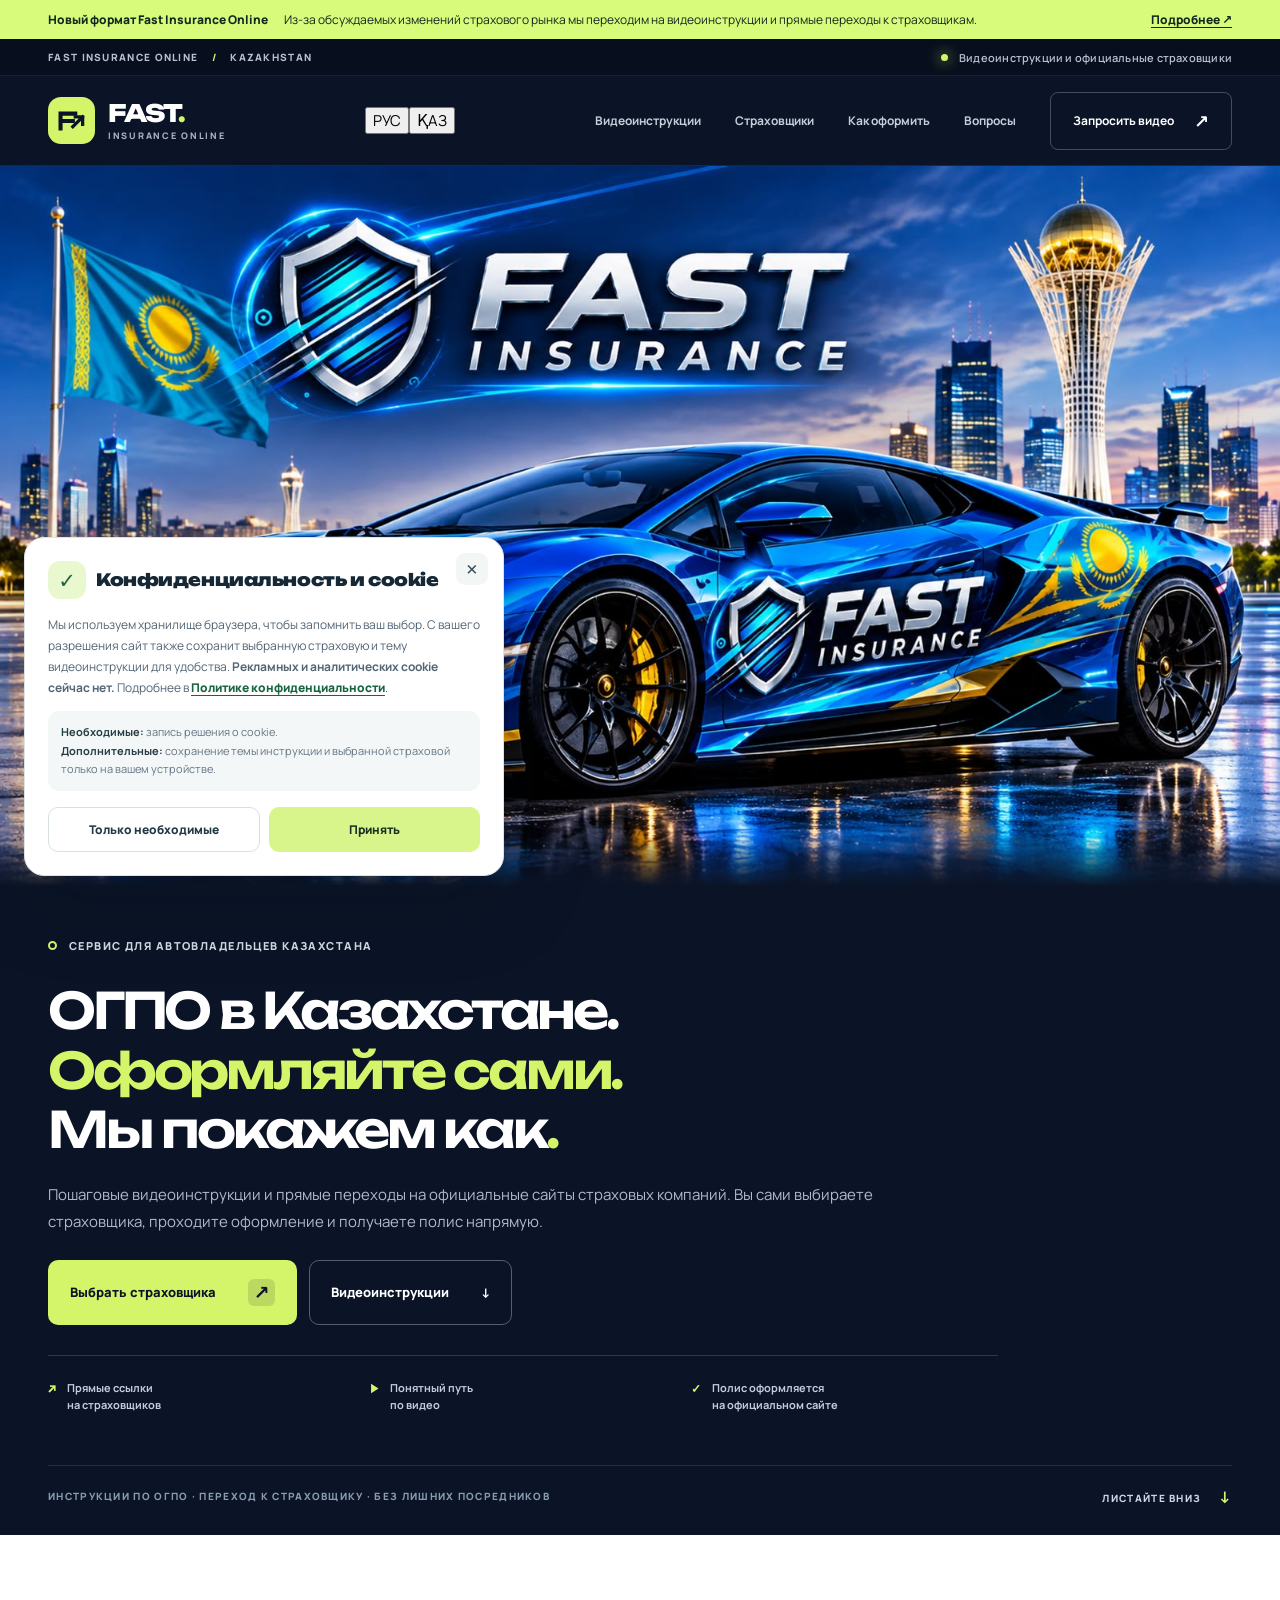
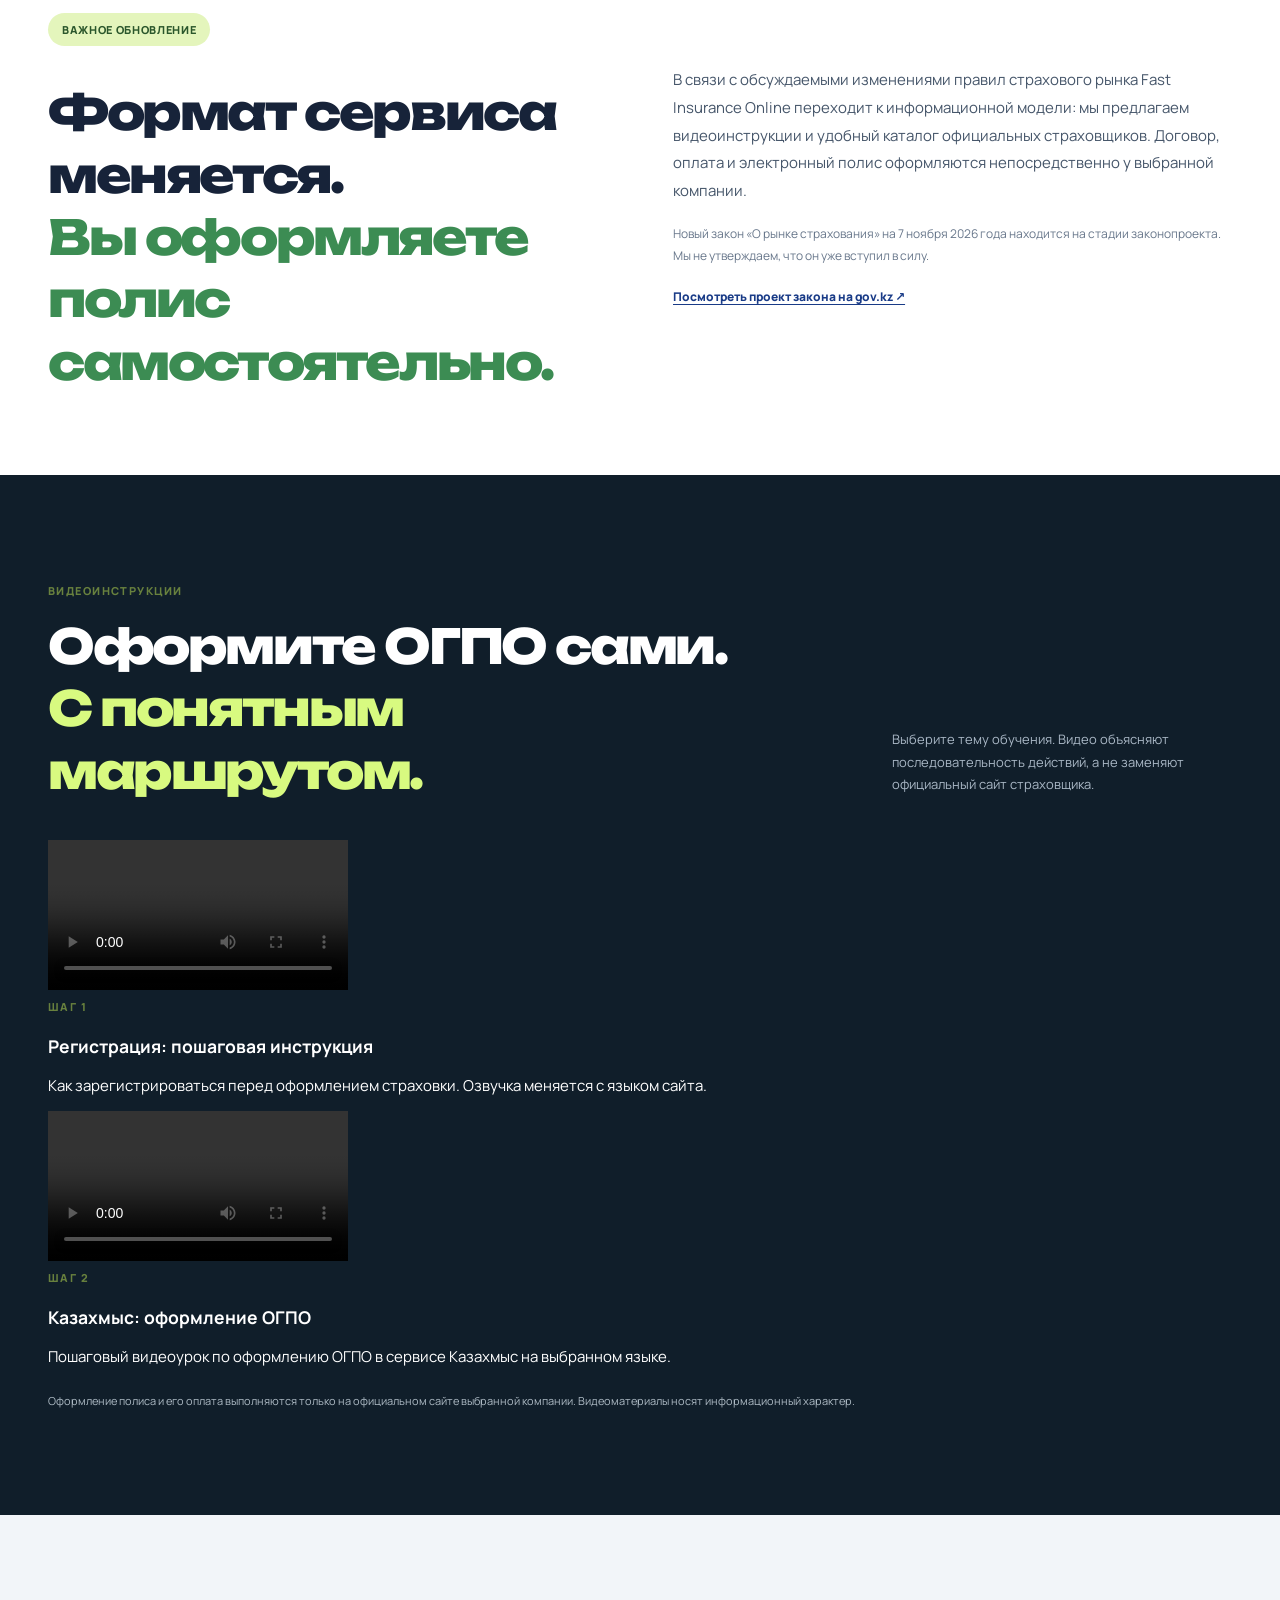
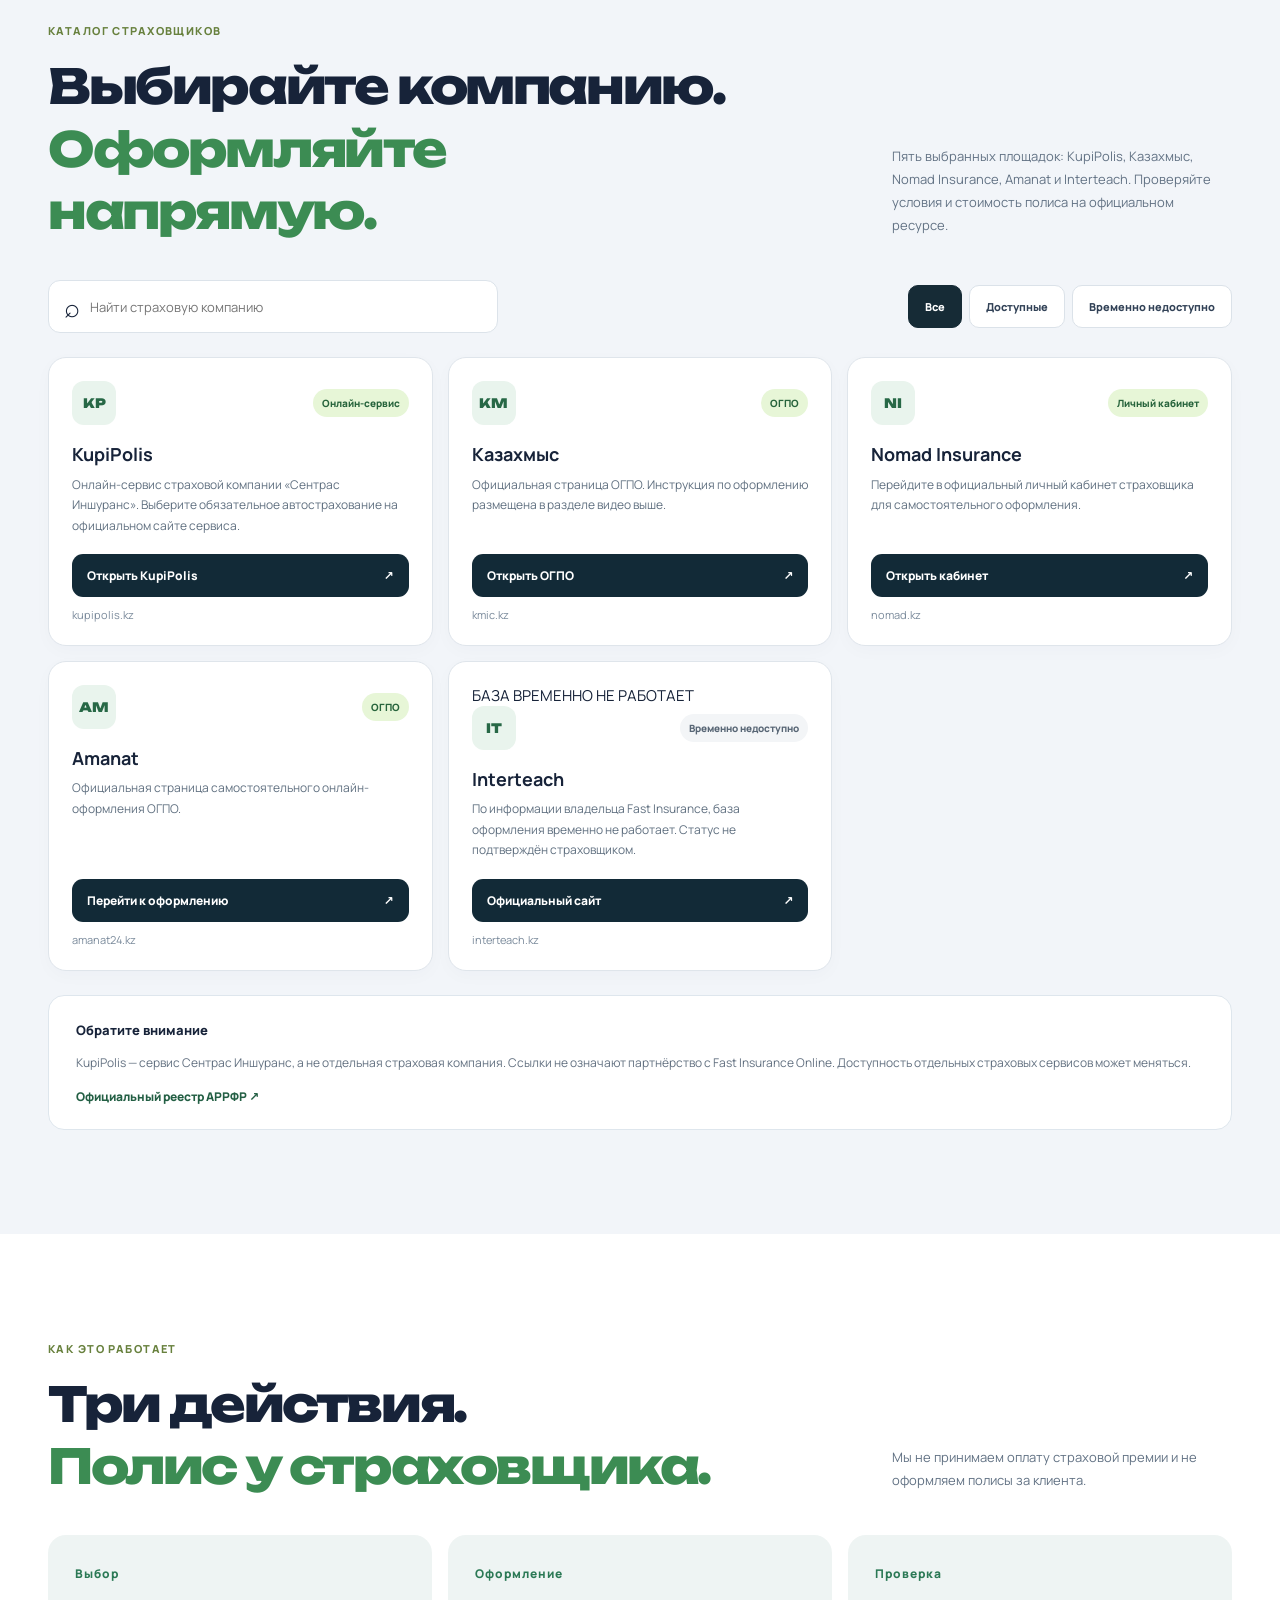
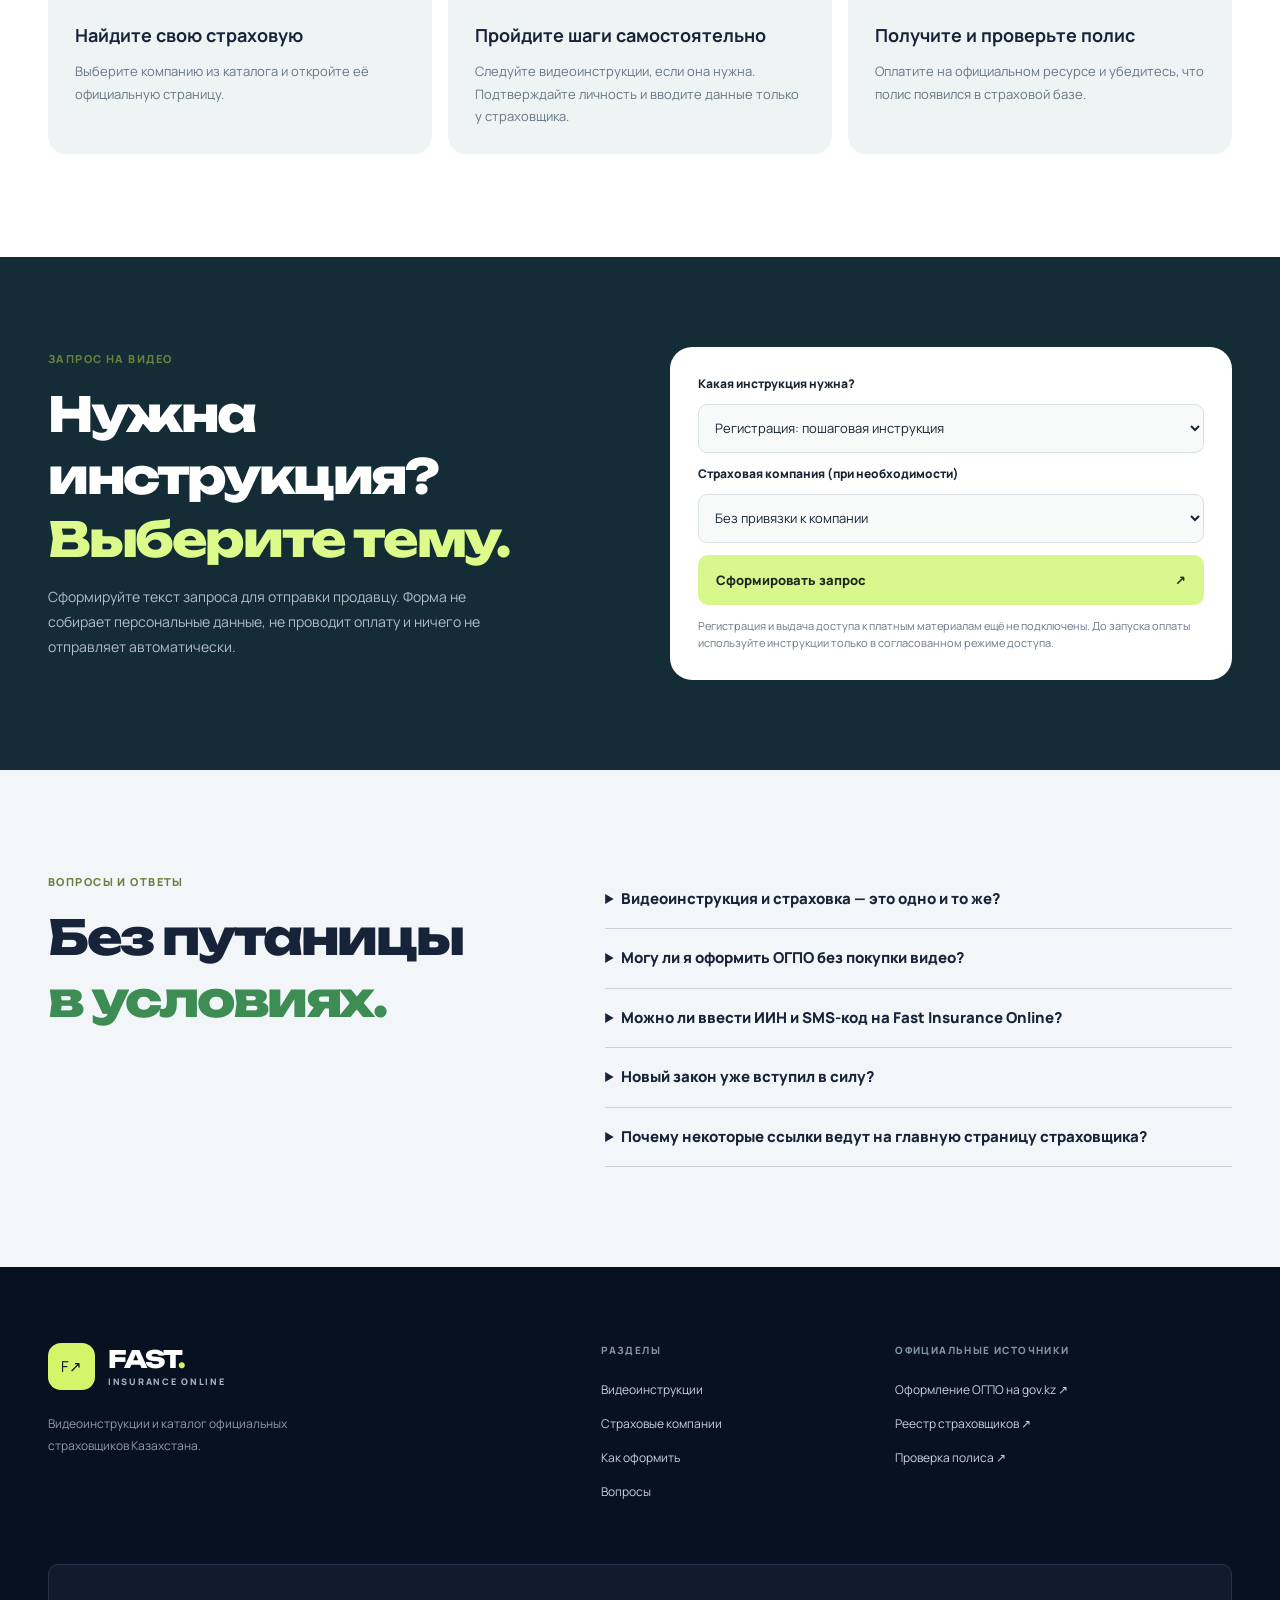
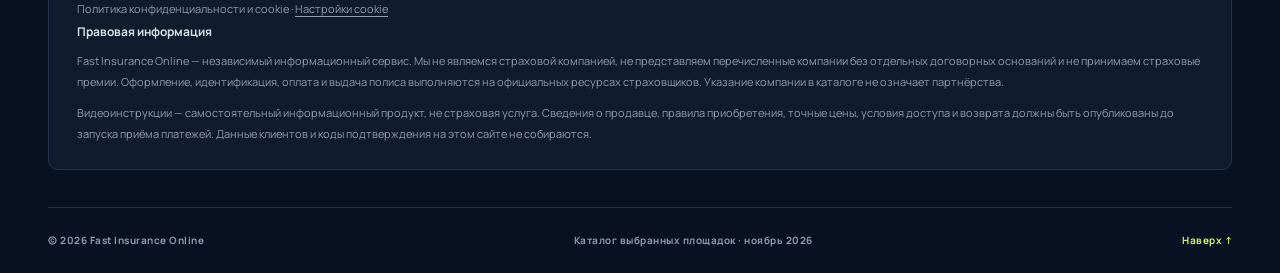
==== commit 1738387a: "Align tutorial request options with uploaded lessons" ====
--- a/index.html
+++ b/index.html
@@ -125,7 +125,7 @@
 </section>
 <section class="section guide-order-section" id="order">
 <div class="container guide-order-wrap"><div><span class="guide-kicker">ЗАПРОС НА ВИДЕО</span><h2>Нужна инструкция?<br><em>Выберите тему.</em></h2><p>Сформируйте текст запроса для отправки продавцу. Форма не собирает персональные данные, не проводит оплату и ничего не отправляет автоматически.</p></div>
-<div class="guide-order-card"><label for="guideChoice">Какая инструкция нужна?</label><select id="guideChoice"><option>ОГПО с нуля</option><option>КДП, 1414 и идентификация</option><option>Пошагово в выбранной страховой</option><option>Проверка электронного полиса</option></select><label for="guideCompanyChoice">Страховая компания (при необходимости)</label><select id="guideCompanyChoice"><option value="">Без привязки к компании</option><option value="KupiPolis">KupiPolis</option><option value="Казахмыс">Казахмыс</option><option value="Nomad Insurance">Nomad Insurance</option><option value="Amanat">Amanat</option><option value="Interteach">Interteach</option></select><button type="button" id="guidePrepareOrder" class="guide-order-submit">Сформировать запрос <span>↗</span></button><div class="guide-order-result" id="guideOrderResult" hidden><p>Текст готов. Скопируйте его или поделитесь через приложение на телефоне.</p><textarea id="guideOrderText" rows="4" readonly></textarea><button type="button" id="guideShareOrder" class="guide-order-share">Поделиться / скопировать</button><span class="guide-order-status" id="guideOrderStatus" role="status" aria-live="polite"></span></div><small>Оплата, цена и выдача видео согласуются отдельно до покупки. Наличие файлов на сайте пока не подтверждено.</small></div></div></section>
+<div class="guide-order-card"><label for="guideChoice">Какая инструкция нужна?</label><select id="guideChoice"><option value="Регистрация">Регистрация: пошаговая инструкция</option><option value="ОГПО в Казахмыс">Казахмыс: оформление ОГПО</option></select><label for="guideCompanyChoice">Страховая компания (при необходимости)</label><select id="guideCompanyChoice"><option value="">Без привязки к компании</option><option value="KupiPolis">KupiPolis</option><option value="Казахмыс">Казахмыс</option><option value="Nomad Insurance">Nomad Insurance</option><option value="Amanat">Amanat</option><option value="Interteach">Interteach</option></select><button type="button" id="guidePrepareOrder" class="guide-order-submit">Сформировать запрос <span>↗</span></button><div class="guide-order-result" id="guideOrderResult" hidden><p>Текст готов. Скопируйте его или поделитесь через приложение на телефоне.</p><textarea id="guideOrderText" rows="4" readonly></textarea><button type="button" id="guideShareOrder" class="guide-order-share">Поделиться / скопировать</button><span class="guide-order-status" id="guideOrderStatus" role="status" aria-live="polite"></span></div><small>Регистрация и выдача доступа к платным материалам ещё не подключены. До запуска оплаты используйте инструкции только в согласованном режиме доступа.</small></div></div></section>
 <section class="section guide-faq-section" id="faq"><div class="container guide-faq-wrap"><div><span class="guide-kicker">ВОПРОСЫ И ОТВЕТЫ</span><h2>Без путаницы<br><em>в условиях.</em></h2></div><div class="guide-answers">
 <details><summary>Видеоинструкция и страховка — это одно и то же?</summary><p>Нет. Видео — отдельный информационный продукт. Страховой полис выдаётся только страховой компанией. Оплата видео не является оплатой полиса.</p></details>
 <details><summary>Могу ли я оформить ОГПО без покупки видео?</summary><p>Да. Вы можете бесплатно перейти к страховой компании из каталога и оформить полис самостоятельно. Покупка инструкции необязательна.</p></details>
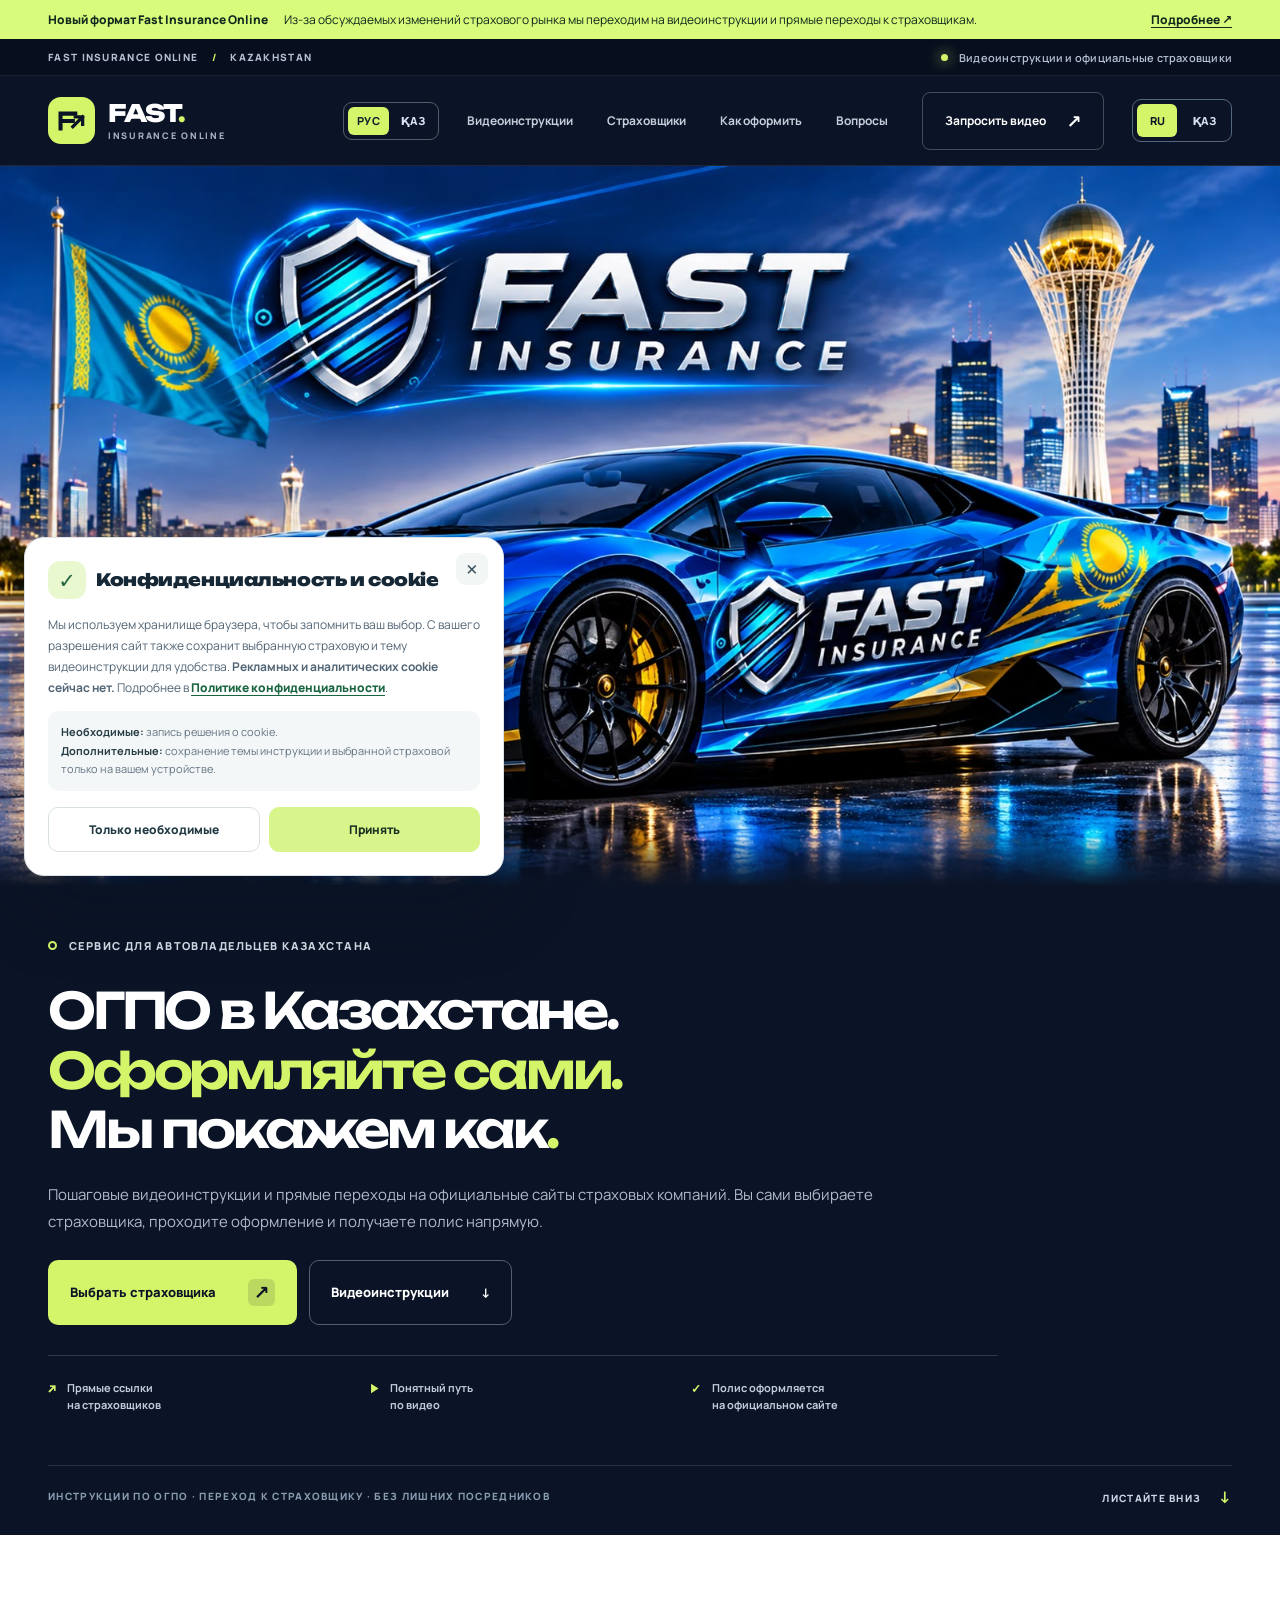
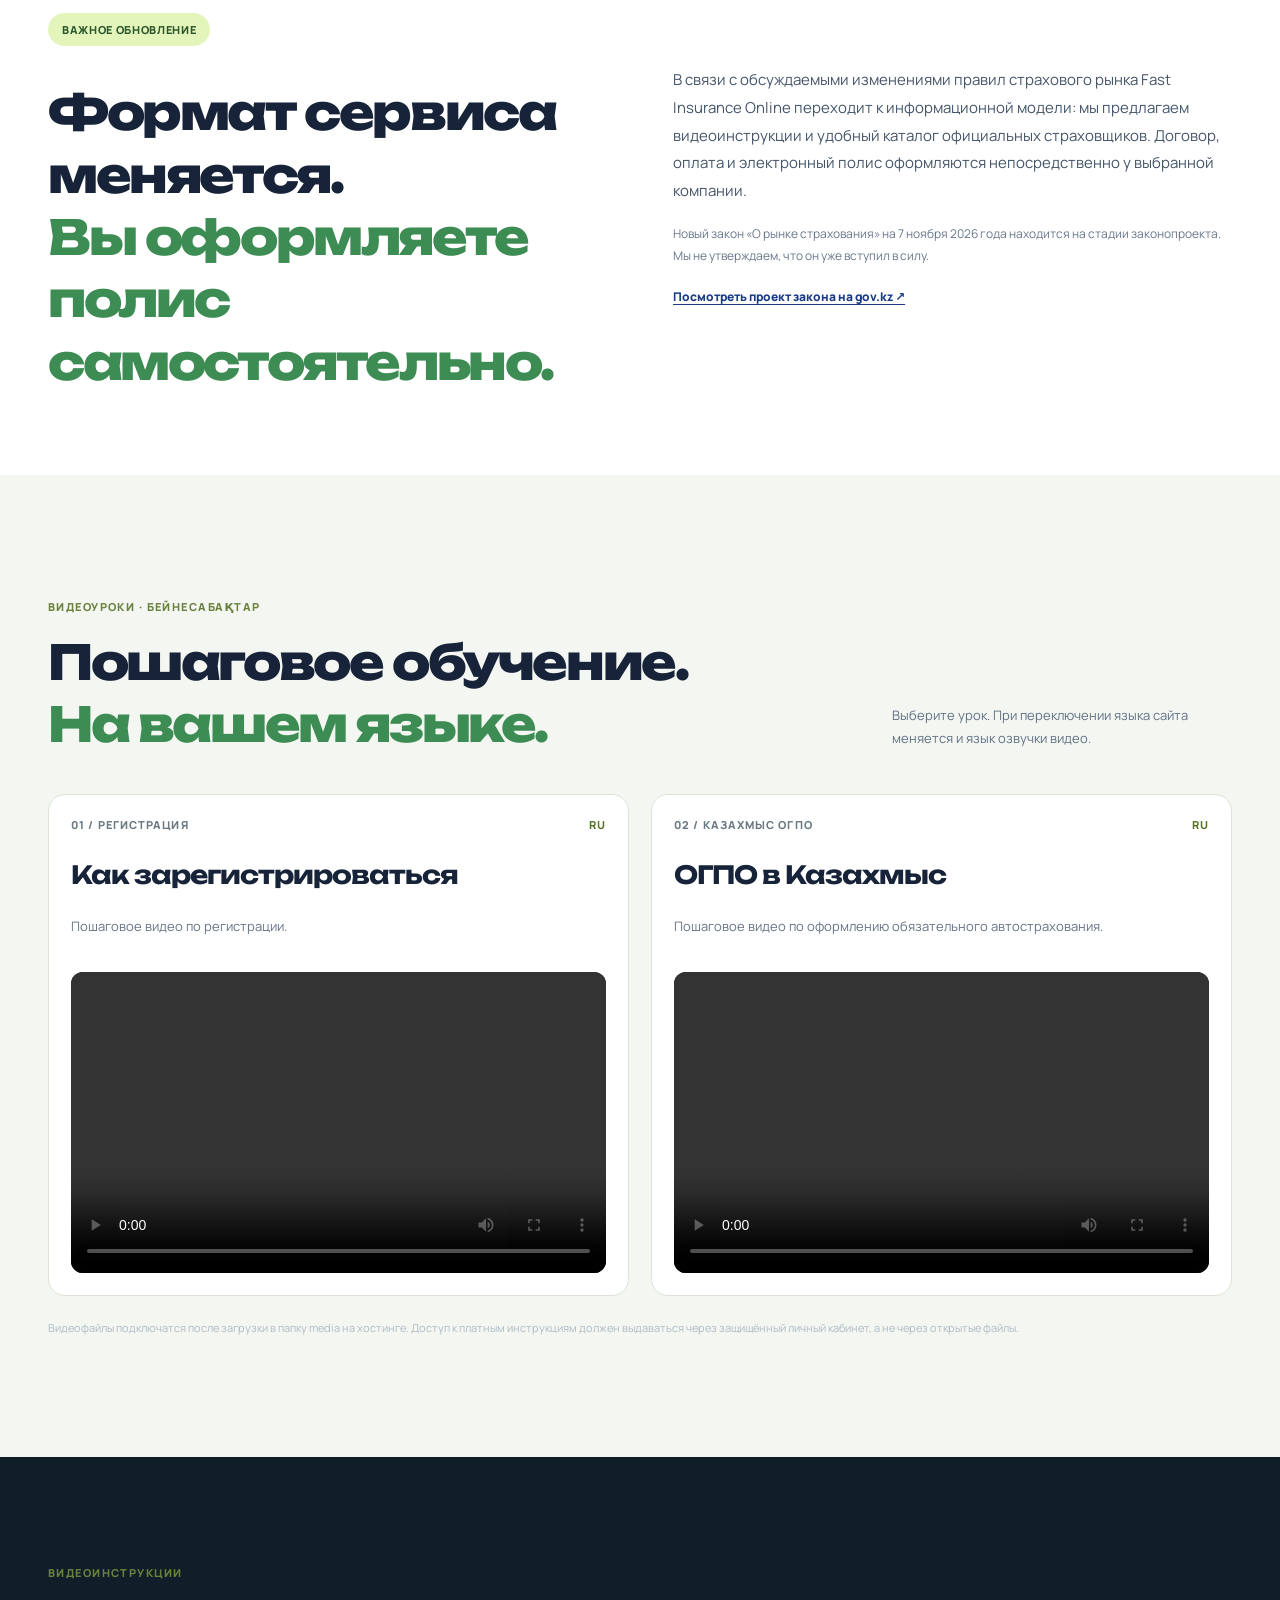
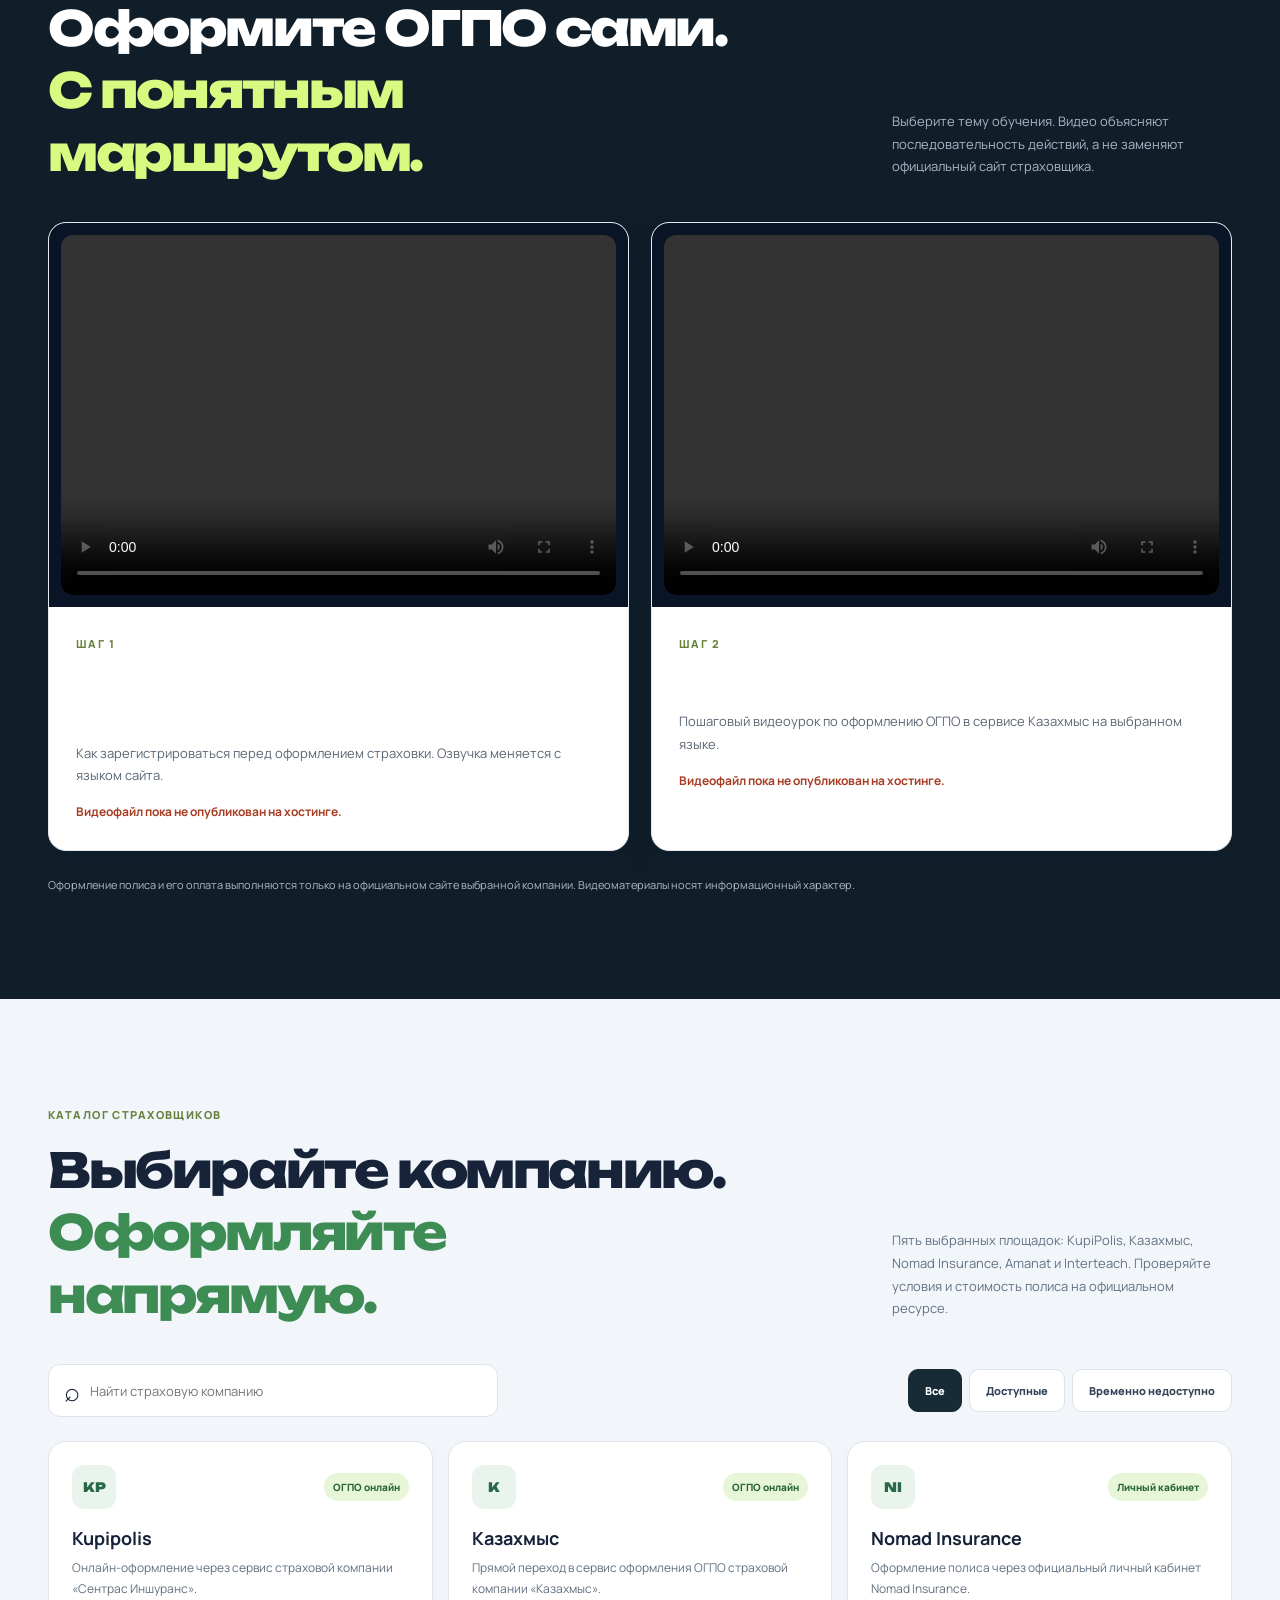
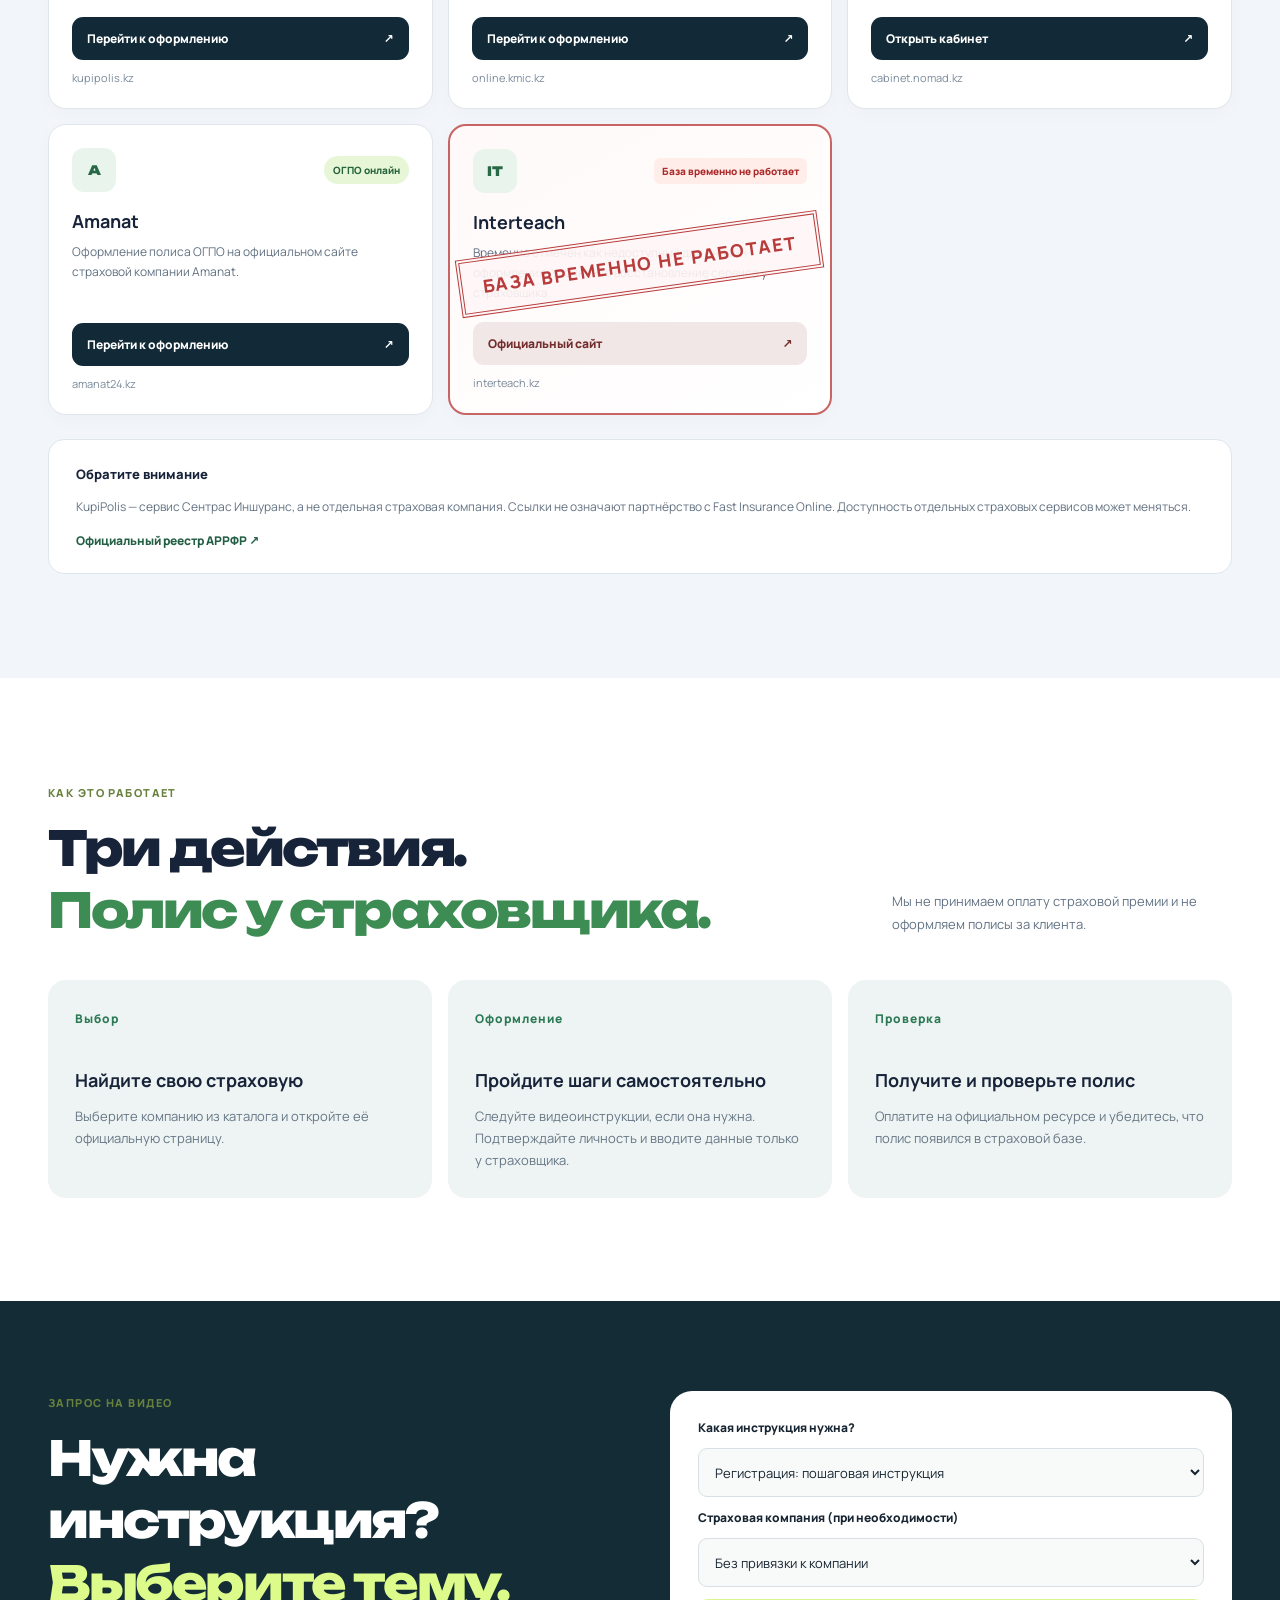
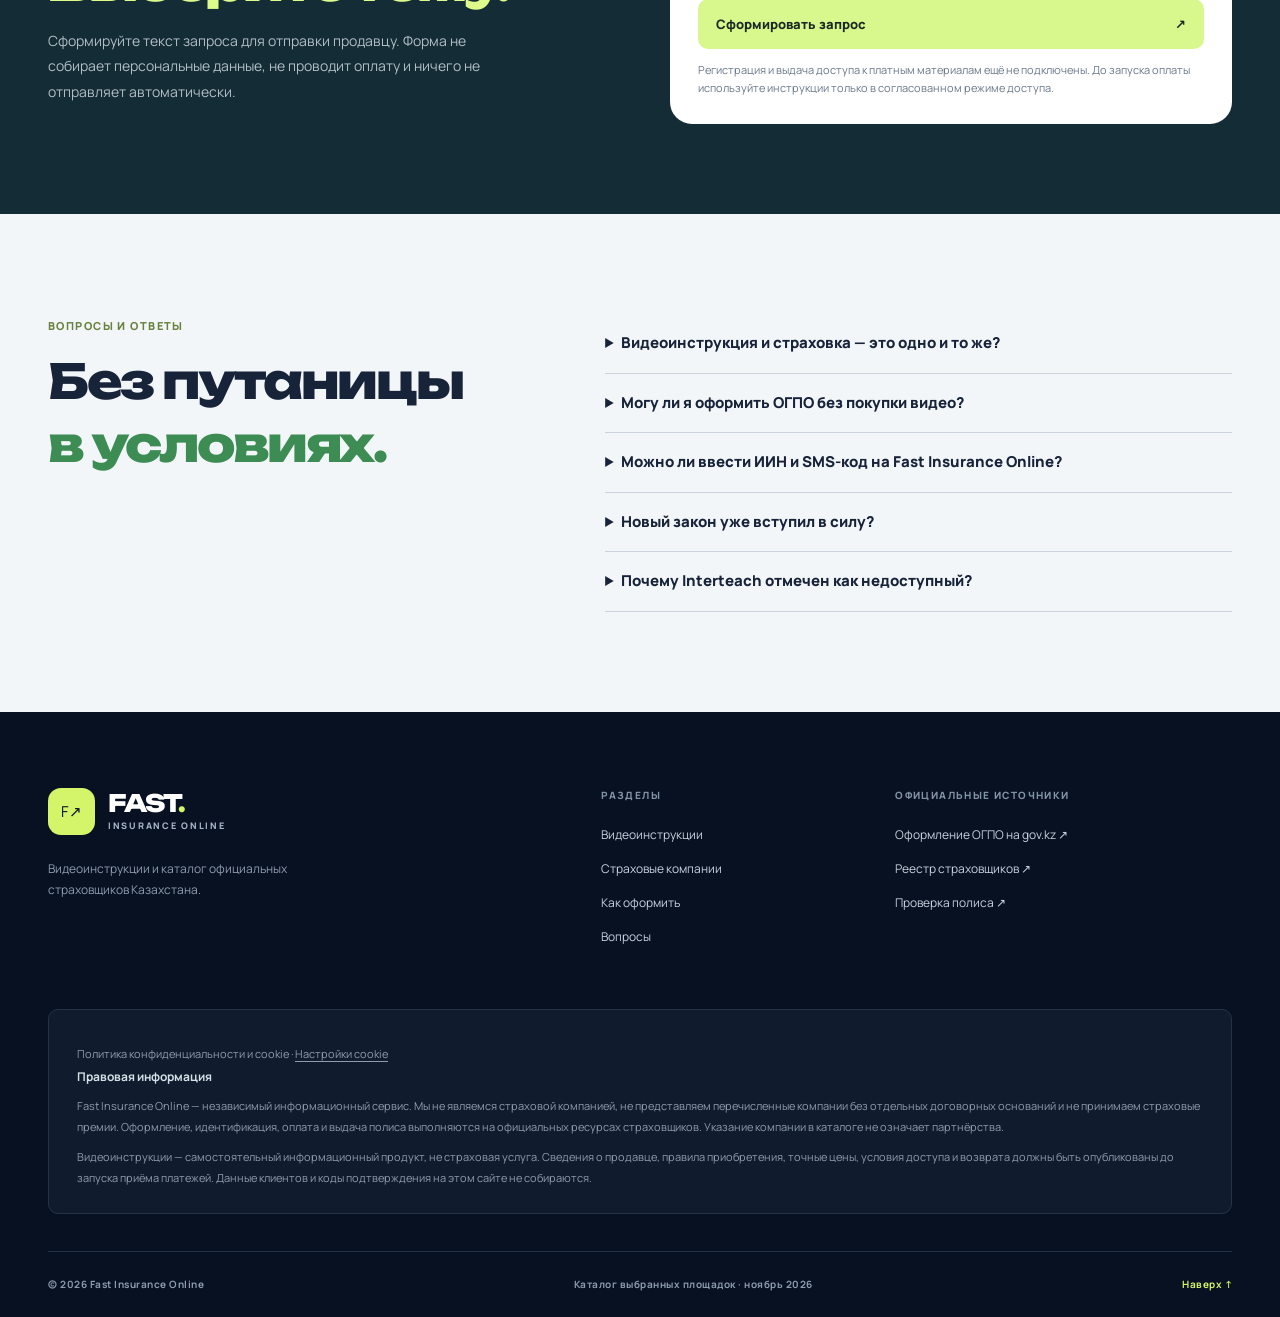
==== commit cfc20708: "Limit insurance catalogue to five services and add bilingual lesson layout" ====
--- a/index.html
+++ b/index.html
@@ -17,6 +17,7 @@
   <link rel="stylesheet" href="guide-shop.css">
   <link rel="stylesheet" href="cookie-consent.css">
   <link rel="stylesheet" href="hero-banner.css">
+  <link rel="stylesheet" href="lang-videos.css">
   <link rel="stylesheet" href="site-updates.css">
 
 </head>
@@ -33,6 +34,7 @@
       <div class="site-language-switch" role="group" aria-label="Язык сайта"><button type="button" class="site-language-btn is-selected" data-language="ru" aria-pressed="true">РУС</button><button type="button" class="site-language-btn" data-language="kk" aria-pressed="false">ҚАЗ</button></div>
       <button class="menu-toggle" type="button" aria-label="Открыть меню" aria-controls="primary-navigation" aria-expanded="false"><span></span><span></span><span></span></button>
       <nav class="nav" id="primary-navigation" aria-label="Основное меню"><a href="#guides">Видеоинструкции</a><a href="#insurers">Страховщики</a><a href="#process">Как оформить</a><a href="#faq">Вопросы</a><a class="nav-cta" href="#order">Запросить видео <span aria-hidden="true">↗</span></a></nav>
+      <div class="language-switch" role="group" aria-label="Язык сайта / Сайт тілі"><button type="button" data-site-lang="ru" class="is-active" aria-pressed="true">RU</button><button type="button" data-site-lang="kk" aria-pressed="false">ҚАЗ</button></div>
     </div>
   </header>
   <main id="main">
@@ -58,6 +60,15 @@
   <p class="guide-small">Новый закон «О рынке страхования» на 7 ноября 2026 года находится на стадии законопроекта. Мы не утверждаем, что он уже вступил в силу.</p>
   <a href="https://www.gov.kz/org/ardfm/documents/details/1067155?lang=ru" target="_blank" rel="noopener noreferrer" class="guide-source">Посмотреть проект закона на gov.kz ↗</a></div></div>
 </section>
+<section class="section guide-video-library" id="lessons" aria-labelledby="lessons-title">
+<div class="container">
+  <div class="guide-section-title"><div><span class="guide-kicker">ВИДЕОУРОКИ · БЕЙНЕСАБАҚТАР</span><h2 id="lessons-title">Пошаговое обучение.<br><em>На вашем языке.</em></h2></div><p>Выберите урок. При переключении языка сайта меняется и язык озвучки видео.</p></div>
+  <div class="localized-videos">
+    <article class="localized-video-card"><div class="localized-video-head"><span>01 / РЕГИСТРАЦИЯ</span><span class="localized-video-lang">RU</span></div><h3>Как зарегистрироваться</h3><p>Пошаговое видео по регистрации.</p><video controls playsinline preload="metadata" data-video-ru="media/registration-ru.mp4" data-video-kk="media/registration-kk.mp4" aria-label="Видео: регистрация" controlsList="nodownload"><source src="media/registration-ru.mp4" type="video/mp4">Ваш браузер не поддерживает видео.</video></article>
+    <article class="localized-video-card"><div class="localized-video-head"><span>02 / КАЗАХМЫС ОГПО</span><span class="localized-video-lang">RU</span></div><h3>ОГПО в Казахмыс</h3><p>Пошаговое видео по оформлению обязательного автострахования.</p><video controls playsinline preload="metadata" data-video-ru="media/kmic-ogpo-ru.mp4" data-video-kk="media/kmic-ogpo-kk.mp4" aria-label="Видео: оформление ОГПО Казахмыс" controlsList="nodownload"><source src="media/kmic-ogpo-ru.mp4" type="video/mp4">Ваш браузер не поддерживает видео.</video></article>
+  </div>
+  <p class="guide-shop-note" id="videoDeliveryNotice">Видеофайлы подключатся после загрузки в папку media на хостинге. Доступ к платным инструкциям должен выдаваться через защищённый личный кабинет, а не через открытые файлы.</p>
+</div></section>
 <section class="section video-store" id="guides" aria-labelledby="guides-title">
 <div class="container">
  <div class="guide-section-title"><div><span class="guide-kicker">ВИДЕОИНСТРУКЦИИ</span><h2 id="guides-title">Оформите ОГПО сами.<br><em>С понятным маршрутом.</em></h2></div><p>Выберите тему обучения. Видео объясняют последовательность действий, а не заменяют официальный сайт страховщика.</p></div>
@@ -82,38 +93,36 @@
       <div class="guide-filter-set" role="group" aria-label="Фильтр страховщиков"><button type="button" class="guide-filter is-selected" data-guide-filter="all" aria-pressed="true">Все</button><button type="button" class="guide-filter" data-guide-filter="direct" aria-pressed="false">Доступные</button><button type="button" class="guide-filter" data-guide-filter="unavailable" aria-pressed="false">Временно недоступно</button></div>
     </div>
     <div class="guide-insurer-grid" id="guideInsurerGrid">
-<article class="guide-insurer" data-name="купиполис kupipolis сентрас" data-kind="direct">
-  <div class="guide-insurer-head"><span class="guide-insurer-mark">KP</span><span class="guide-insurer-type direct">Онлайн-сервис</span></div>
-  <h3>KupiPolis</h3><p>Онлайн-сервис страховой компании «Сентрас Иншуранс». Выберите обязательное автострахование на официальном сайте сервиса.</p>
-  <a href="https://www.kupipolis.kz/ru/" target="_blank" rel="noopener noreferrer" class="guide-insurer-action">Открыть KupiPolis <span aria-hidden="true">↗</span></a>
+<article class="guide-insurer" data-name="kupipolis" data-kind="direct">
+  <div class="guide-insurer-head"><span class="guide-insurer-mark">KP</span><span class="guide-insurer-type direct">ОГПО онлайн</span></div>
+  <h3>Kupipolis</h3><p>Онлайн-оформление через сервис страховой компании «Сентрас Иншуранс».</p>
+  <a href="https://kupipolis.kz/ru/ogpo" target="_blank" rel="noopener noreferrer" class="guide-insurer-action" aria-label="Перейти к оформлению — Kupipolis">Перейти к оформлению <span aria-hidden="true">↗</span></a>
   <div class="guide-insurer-domain">kupipolis.kz</div>
 </article>
-<article class="guide-insurer" data-name="казахмыс kmic" data-kind="direct">
-  <div class="guide-insurer-head"><span class="guide-insurer-mark">KM</span><span class="guide-insurer-type direct">ОГПО</span></div>
-  <h3>Казахмыс</h3><p>Официальная страница ОГПО. Инструкция по оформлению размещена в разделе видео выше.</p>
-  <a href="https://www.kmic.kz/product/Compulsory_Insurance_of_Civil_Liability_of_Vehicle_Owners_for_individuals" target="_blank" rel="noopener noreferrer" class="guide-insurer-action">Открыть ОГПО <span aria-hidden="true">↗</span></a>
-  <div class="guide-insurer-domain">kmic.kz</div>
+<article class="guide-insurer" data-name="казахмыс" data-kind="direct">
+  <div class="guide-insurer-head"><span class="guide-insurer-mark">К</span><span class="guide-insurer-type direct">ОГПО онлайн</span></div>
+  <h3>Казахмыс</h3><p>Прямой переход в сервис оформления ОГПО страховой компании «Казахмыс».</p>
+  <a href="https://online.kmic.kz/ogpoauto" target="_blank" rel="noopener noreferrer" class="guide-insurer-action" aria-label="Перейти к оформлению — Казахмыс">Перейти к оформлению <span aria-hidden="true">↗</span></a>
+  <div class="guide-insurer-domain">online.kmic.kz</div>
 </article>
-<article class="guide-insurer" data-name="nomad nomad insurance номад" data-kind="direct">
+<article class="guide-insurer" data-name="nomad insurance" data-kind="direct">
   <div class="guide-insurer-head"><span class="guide-insurer-mark">NI</span><span class="guide-insurer-type direct">Личный кабинет</span></div>
-  <h3>Nomad Insurance</h3><p>Перейдите в официальный личный кабинет страховщика для самостоятельного оформления.</p>
-  <a href="https://cabinet.nomad.kz/" target="_blank" rel="noopener noreferrer" class="guide-insurer-action">Открыть кабинет <span aria-hidden="true">↗</span></a>
-  <div class="guide-insurer-domain">nomad.kz</div>
+  <h3>Nomad Insurance</h3><p>Оформление полиса через официальный личный кабинет Nomad Insurance.</p>
+  <a href="https://cabinet.nomad.kz/" target="_blank" rel="noopener noreferrer" class="guide-insurer-action" aria-label="Открыть кабинет — Nomad Insurance">Открыть кабинет <span aria-hidden="true">↗</span></a>
+  <div class="guide-insurer-domain">cabinet.nomad.kz</div>
 </article>
-<article class="guide-insurer" data-name="amanat аманат" data-kind="direct">
-  <div class="guide-insurer-head"><span class="guide-insurer-mark">AM</span><span class="guide-insurer-type direct">ОГПО</span></div>
-  <h3>Amanat</h3><p>Официальная страница самостоятельного онлайн-оформления ОГПО.</p>
-  <a href="https://amanat24.kz/buy-ogpo" target="_blank" rel="noopener noreferrer" class="guide-insurer-action">Перейти к оформлению <span aria-hidden="true">↗</span></a>
+<article class="guide-insurer" data-name="amanat" data-kind="direct">
+  <div class="guide-insurer-head"><span class="guide-insurer-mark">A</span><span class="guide-insurer-type direct">ОГПО онлайн</span></div>
+  <h3>Amanat</h3><p>Оформление полиса ОГПО на официальном сайте страховой компании Amanat.</p>
+  <a href="https://amanat24.kz/buy-ogpo" target="_blank" rel="noopener noreferrer" class="guide-insurer-action" aria-label="Перейти к оформлению — Amanat">Перейти к оформлению <span aria-hidden="true">↗</span></a>
   <div class="guide-insurer-domain">amanat24.kz</div>
 </article>
-<article class="guide-insurer guide-insurer-unavailable" data-name="interteach интертич интертеч" data-kind="unavailable">
-  <div class="insurer-stamp" role="status">БАЗА ВРЕМЕННО НЕ РАБОТАЕТ</div>
-  <div class="guide-insurer-head"><span class="guide-insurer-mark">IT</span><span class="guide-insurer-type home">Временно недоступно</span></div>
-  <h3>Interteach</h3><p>По информации владельца Fast Insurance, база оформления временно не работает. Статус не подтверждён страховщиком.</p>
-  <a href="https://www.interteach.kz/ru" target="_blank" rel="noopener noreferrer" class="guide-insurer-action">Официальный сайт <span aria-hidden="true">↗</span></a>
+<article class="guide-insurer guide-insurer-paused" data-name="interteach" data-kind="offline">
+  <div class="guide-insurer-head"><span class="guide-insurer-mark">IT</span><span class="guide-insurer-type offline">База временно не работает</span></div>
+  <h3>Interteach</h3><p>Временно отмечен как недоступный для онлайн-оформления. Уточняйте восстановление сервиса у страховщика.</p>
+  <a href="https://www.interteach.kz/ru" target="_blank" rel="noopener noreferrer" class="guide-insurer-action" aria-label="Официальный сайт — Interteach">Официальный сайт <span aria-hidden="true">↗</span></a>
   <div class="guide-insurer-domain">interteach.kz</div>
-</article>
-</div>
+</article></div>
     <p id="guideEmpty" class="guide-empty" hidden>По вашему запросу страховщик не найден.</p>
     <div class="guide-insurer-clarity"><strong>Обратите внимание</strong><p>KupiPolis — сервис Сентрас Иншуранс, а не отдельная страховая компания. Ссылки не означают партнёрство с Fast Insurance Online. Доступность отдельных страховых сервисов может меняться.</p><a href="https://www.gov.kz/org/ardfm/financial-organizations/25?lang=ru" target="_blank" rel="noopener noreferrer">Официальный реестр АРРФР ↗</a></div>
   </div>
@@ -131,12 +140,13 @@
 <details><summary>Могу ли я оформить ОГПО без покупки видео?</summary><p>Да. Вы можете бесплатно перейти к страховой компании из каталога и оформить полис самостоятельно. Покупка инструкции необязательна.</p></details>
 <details><summary>Можно ли ввести ИИН и SMS-код на Fast Insurance Online?</summary><p>Нет. На нашем сайте такие сведения не запрашиваются. Вводите их только в официальной системе выбранной страховой компании и проверяйте, кому предоставляете согласие.</p></details>
 <details><summary>Новый закон уже вступил в силу?</summary><p>На 7 ноября 2026 года опубликованный новый закон «О рынке страхования» находится в статусе проекта. Порядок дальнейшего принятия и дата вступления в силу уточняются по официальным источникам.</p></details>
-<details><summary>Почему некоторые ссылки ведут на главную страницу страховщика?</summary><p>Мы не нашли подтверждённую публичную форму для каждой компании. В таких случаях открывается официальный ресурс без ложного обещания прямого оформления.</p></details>
+<details><summary>Почему Interteach отмечен как недоступный?</summary><p>По информации владельца сайта, база Interteach временно не работает. Это не подтверждено официальным сообщением страховщика; проверяйте актуальный статус на официальном сайте.</p></details>
 </div></div></section>
 </main>
   
 <footer class="footer"><div class="container"><div class="footer-main"><div class="footer-brand"><a href="#top" class="brand"><span class="brand-mark" aria-hidden="true">F↗</span><span class="brand-copy"><strong>FAST<span class="brand-accent">.</span></strong><small>INSURANCE ONLINE</small></span></a><p>Видеоинструкции и каталог официальных страховщиков Казахстана.</p></div><div class="footer-links"><span>РАЗДЕЛЫ</span><a href="#guides">Видеоинструкции</a><a href="#insurers">Страховые компании</a><a href="#process">Как оформить</a><a href="#faq">Вопросы</a></div><div class="footer-links"><span>ОФИЦИАЛЬНЫЕ ИСТОЧНИКИ</span><a href="https://www.gov.kz/situations/15/62" target="_blank" rel="noopener noreferrer">Оформление ОГПО на gov.kz ↗</a><a href="https://www.gov.kz/org/ardfm/financial-organizations/25?lang=ru" target="_blank" rel="noopener noreferrer">Реестр страховщиков ↗</a><a href="https://id.mkb.kz/" target="_blank" rel="noopener noreferrer">Проверка полиса ↗</a></div></div><div class="footer-disclaimer"><p><a href="privacy.html">Политика конфиденциальности и cookie</a> · <button type="button" class="cookie-settings-link" data-cookie-settings>Настройки cookie</button></p><strong>Правовая информация</strong><p>Fast Insurance Online — независимый информационный сервис. Мы не являемся страховой компанией, не представляем перечисленные компании без отдельных договорных оснований и не принимаем страховые премии. Оформление, идентификация, оплата и выдача полиса выполняются на официальных ресурсах страховщиков. Указание компании в каталоге не означает партнёрства.</p><p>Видеоинструкции — самостоятельный информационный продукт, не страховая услуга. Сведения о продавце, правила приобретения, точные цены, условия доступа и возврата должны быть опубликованы до запуска приёма платежей. Данные клиентов и коды подтверждения на этом сайте не собираются.</p></div><div class="footer-bottom"><span>© <span id="year">2026</span> Fast Insurance Online</span><span>Каталог выбранных площадок · ноябрь 2026</span><a href="#top">Наверх ↑</a></div></div></footer>
 <script src="guide-shop.js" defer></script>
+<script src="lang-videos.js" defer></script>
 <script src="cookie-consent.js" defer></script>
 <script src="site-language.js" defer></script>
 </body></html>
--- a/lang-videos.css
+++ b/lang-videos.css
@@ -0,0 +1 @@
+.language-switch{display:flex;align-items:center;gap:4px;padding:4px;border:1px solid #53677f;border-radius:9px;flex:none}.language-switch button{background:transparent;border:0;border-radius:6px;color:#d4e0ee;font-size:11px;font-weight:800;padding:9px 11px;min-width:40px}.language-switch button.is-active{background:#d4f56a;color:#0b1426}.guide-insurer-paused{position:relative;border:2px solid #c86464!important;background:linear-gradient(150deg,#fff9f9,#fff)!important}.guide-insurer-paused .guide-insurer-type{background:#ffede9;color:#ab2929;border-radius:6px;padding:6px 8px;font-weight:800}.guide-insurer-paused .guide-insurer-action{background:#f2e7e7!important;color:#722c2c!important}.guide-insurer-paused::after{content:"БАЗА ВРЕМЕННО НЕ РАБОТАЕТ";position:absolute;top:38%;left:2%;width:96%;transform:rotate(-8deg);z-index:2;display:block;border:4px double #b83c3c;padding:13px 4px;text-align:center;color:#b83c3c;background:rgba(255,247,247,.9);font-size:clamp(12px,1.4vw,18px);font-weight:900;letter-spacing:.09em;pointer-events:none}.guide-video-library{background:#f3f6f1}.localized-videos{display:grid;grid-template-columns:repeat(2,minmax(0,1fr));gap:22px}.localized-video-card{padding:22px;background:#fff;border:1px solid #dce4da;border-radius:17px;min-width:0}.localized-video-head{display:flex;justify-content:space-between;font-size:11px;font-weight:800;color:#6b7983;letter-spacing:.1em}.localized-video-card h3{font:700 clamp(18px,2.3vw,25px)/1.4 Unbounded,Manrope,sans-serif;letter-spacing:-.04em}.localized-video-card p{color:#677487;font-size:13px;min-height:42px}.localized-video-card video{display:block;background:#0b1426;border-radius:12px;aspect-ratio:16/9;width:100%;height:auto}.localized-video-lang{color:#577325}.guide-video-library .guide-shop-note{margin-top:22px;line-height:1.75}@media(max-width:1050px){.header-inner{gap:12px}.nav{gap:14px}}@media(max-width:780px){.header-inner{gap:9px}.language-switch{margin-left:auto;margin-right:7px}.localized-videos{grid-template-columns:1fr}.localized-video-card{padding:16px}.guide-insurer-paused::after{font-size:16px}}@media(max-width:530px){.language-switch button{padding:8px 7px;font-size:10px}.guide-video-library{padding:55px 0}.guide-insurer-paused::after{font-size:14px}}
--- a/site-updates.css
+++ b/site-updates.css
@@ -0,0 +1,19 @@
+/* Website language control, bilingual tutorials and insurer availability. */
+.site-language-switch{display:flex;align-items:center;gap:3px;border:1px solid rgba(255,255,255,.3);padding:4px;border-radius:9px;flex:none;margin-left:auto}
+.site-language-btn{border:0;border-radius:6px;background:transparent;color:#d8e3f5;font-size:11px;font-weight:800;padding:8px 9px;line-height:1.1;letter-spacing:.03em}
+.site-language-btn.is-selected{color:#12212f;background:#d4f56a}
+.site-language-btn:focus-visible{outline:2px solid #fff;outline-offset:2px}
+.tutorial-gallery{display:grid;grid-template-columns:repeat(2,minmax(0,1fr));gap:22px;margin-top:34px}
+.tutorial-card{background:#fff;border:1px solid #e2e8ee;border-radius:18px;overflow:hidden;box-shadow:0 12px 35px rgba(6,19,38,.07)}
+.tutorial-video-frame{background:#091527;display:flex;align-items:center;justify-content:center;min-height:330px;padding:12px}
+.tutorial-video{display:block;width:100%;height:360px;max-width:100%;background:#07111f;object-fit:contain;border-radius:12px}
+.tutorial-body{padding:25px 27px 28px}
+.tutorial-body h3{font:700 clamp(18px,2vw,24px)/1.3 var(--font-display);margin:13px 0;letter-spacing:-.04em}
+.tutorial-body p{font-size:13px;line-height:1.75;color:#5a6573;margin:0}
+.tutorial-body .tutorial-error{margin-top:14px;font-size:12px;color:#a73c22;font-weight:700}
+.guide-insurer-unavailable{position:relative;overflow:hidden;background:#f5f6f8;opacity:.88;isolation:isolate}
+.guide-insurer-unavailable .guide-insurer-action{background:#536175}
+.insurer-stamp{position:absolute;right:-43px;top:54px;z-index:5;transform:rotate(28deg);width:290px;text-align:center;background:#ae3434;color:#fff;border:2px solid #fff;padding:9px 5px;font-weight:900;letter-spacing:.035em;font-size:12px;box-shadow:0 7px 15px rgba(0,0,0,.18);pointer-events:none}
+@media(max-width:1100px){.header-inner{gap:12px}.nav{gap:15px}.site-language-switch{margin-left:0}}
+@media(max-width:780px){.site-language-switch{margin-left:auto}.tutorial-gallery{gap:14px}.tutorial-video{height:310px}.tutorial-video-frame{min-height:290px}}
+@media(max-width:600px){.tutorial-gallery{grid-template-columns:1fr}.tutorial-video-frame{min-height:300px}.tutorial-video{height:390px}.tutorial-body{padding:20px 22px}.site-language-btn{padding:8px 7px;font-size:10px}.insurer-stamp{right:-48px;top:49px;font-size:11px}}
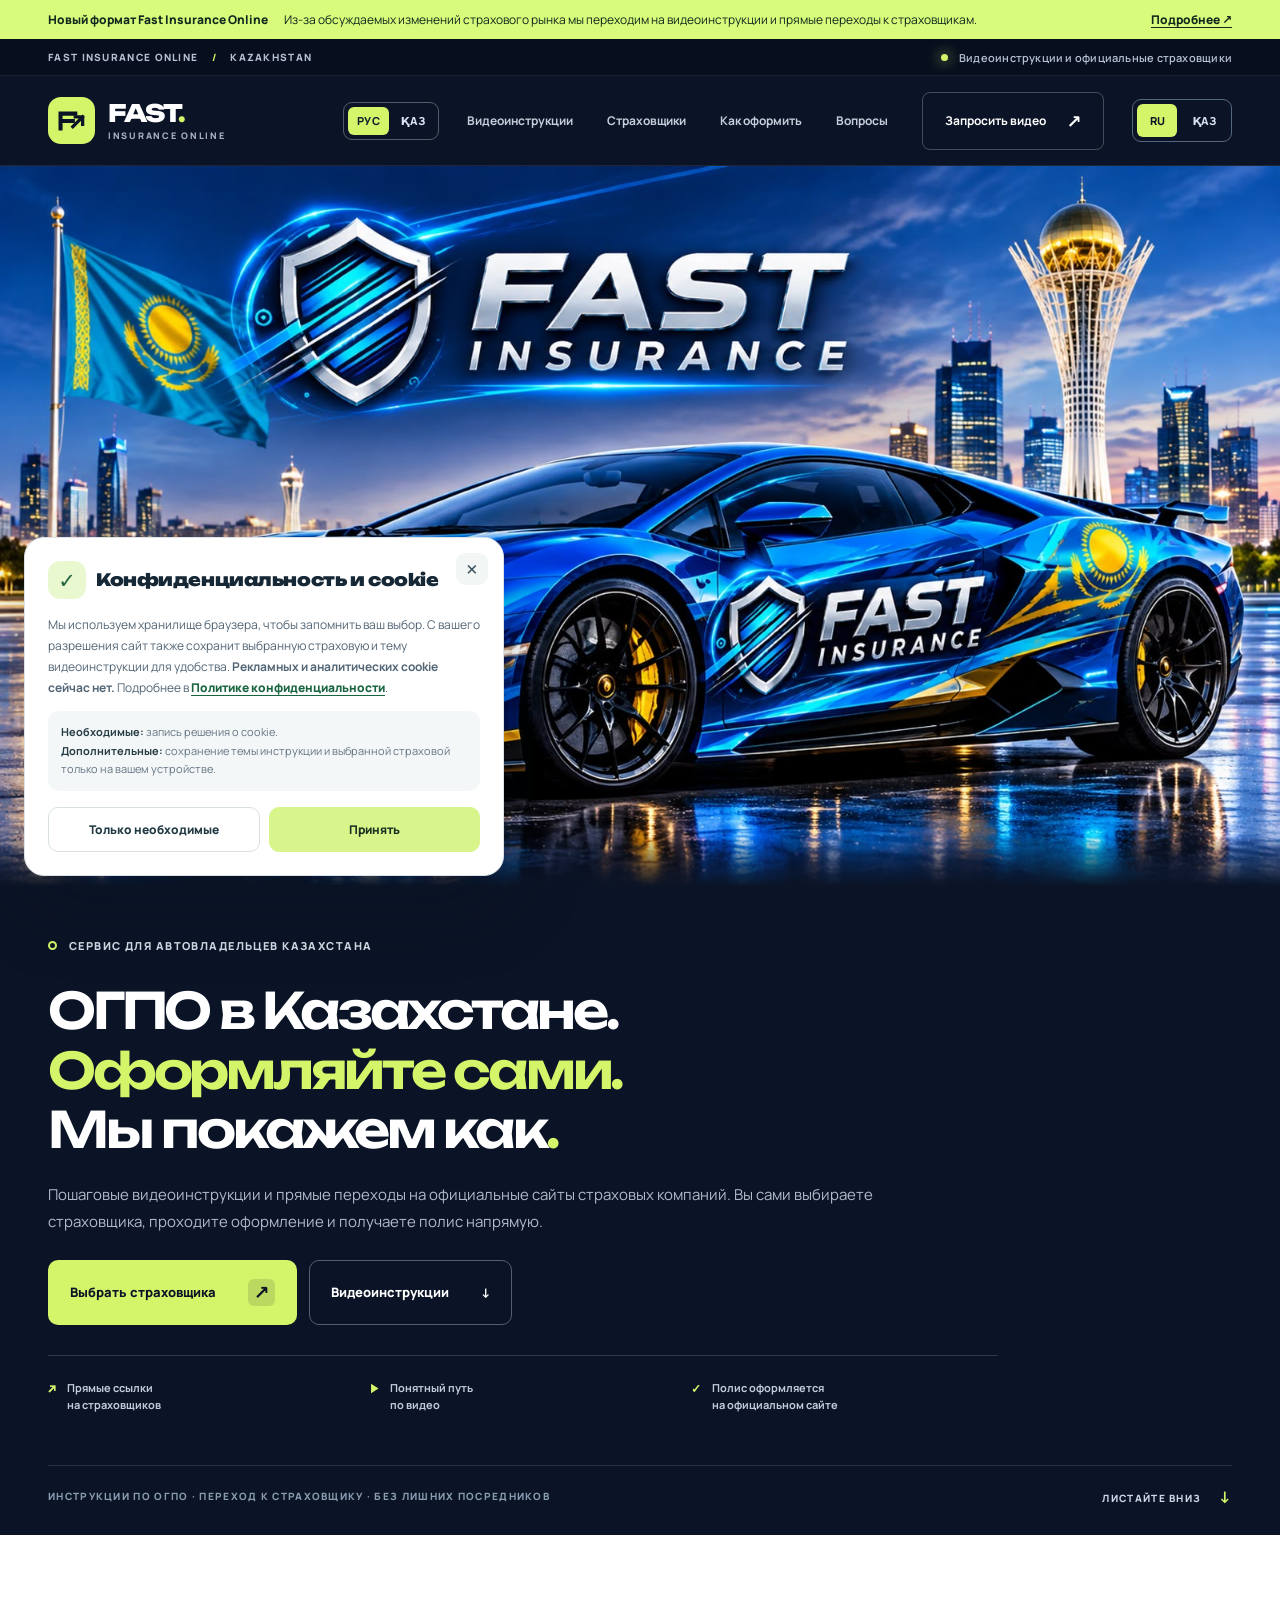
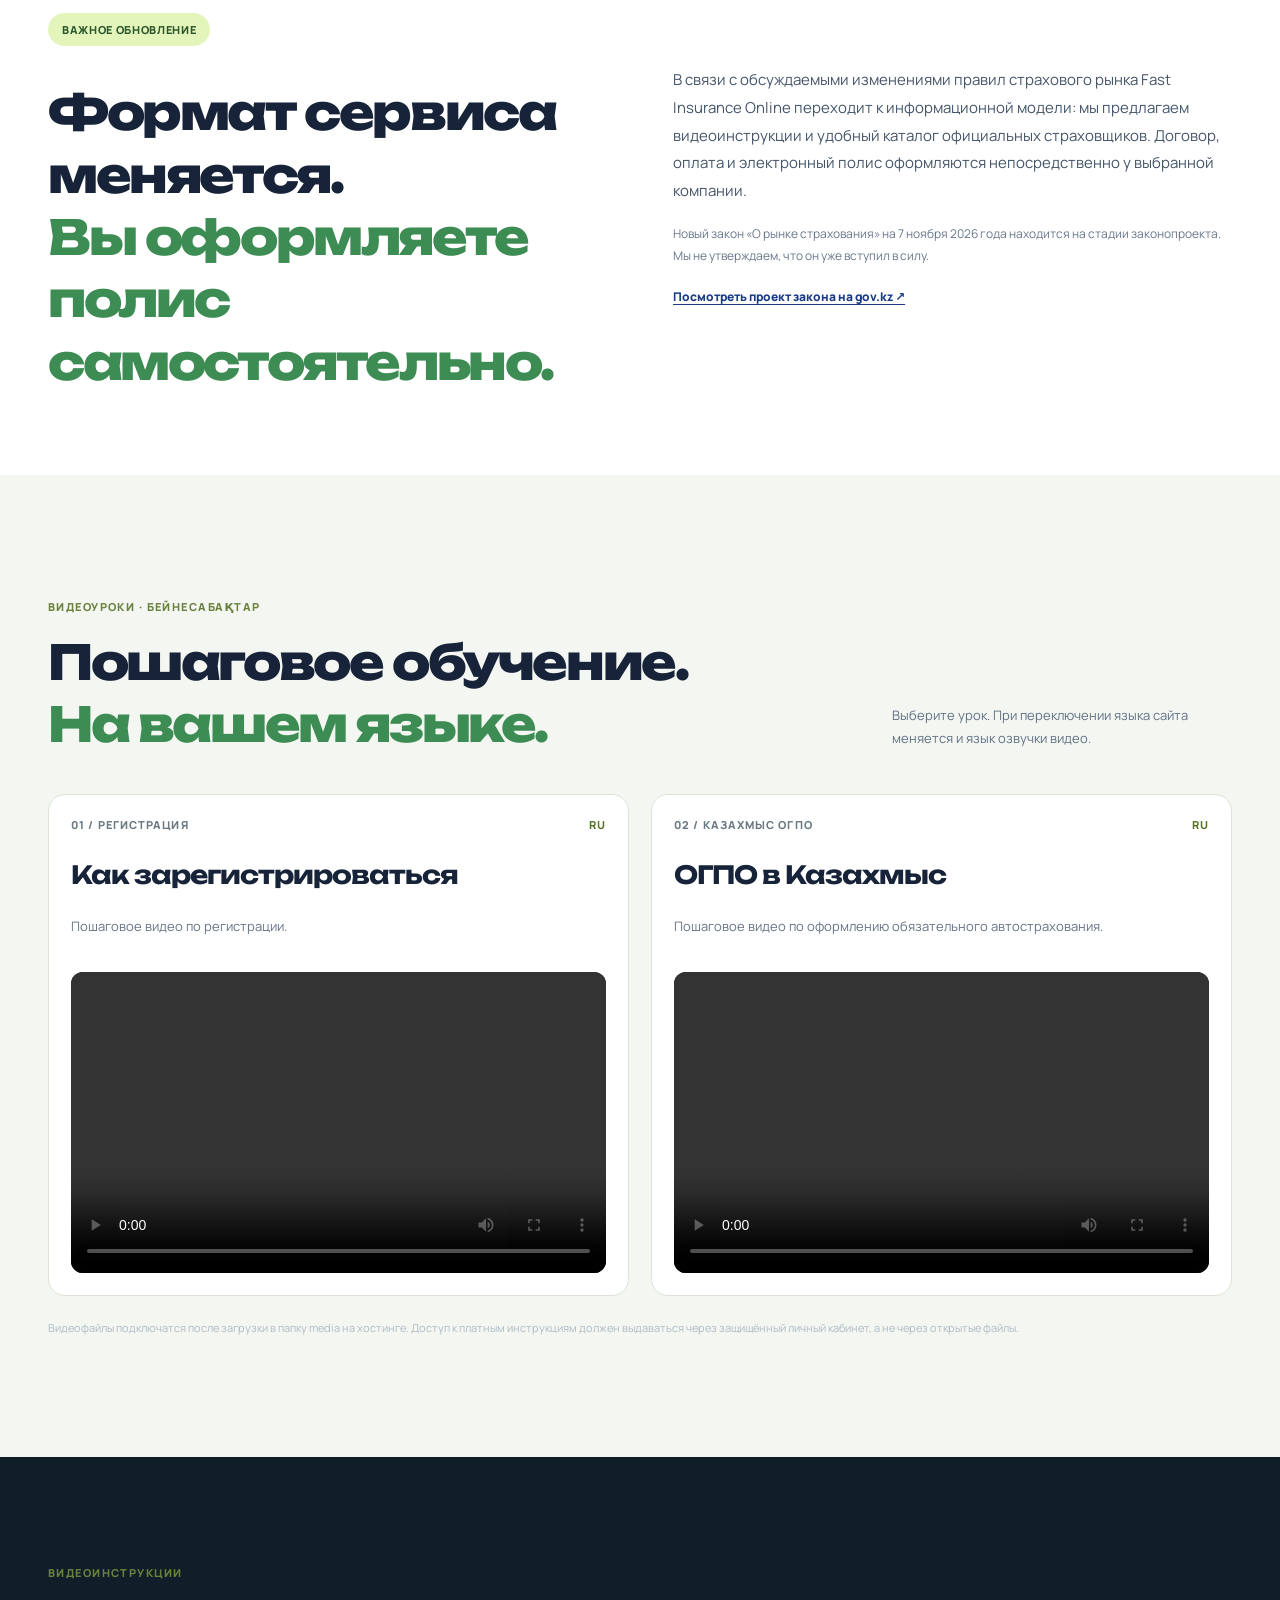
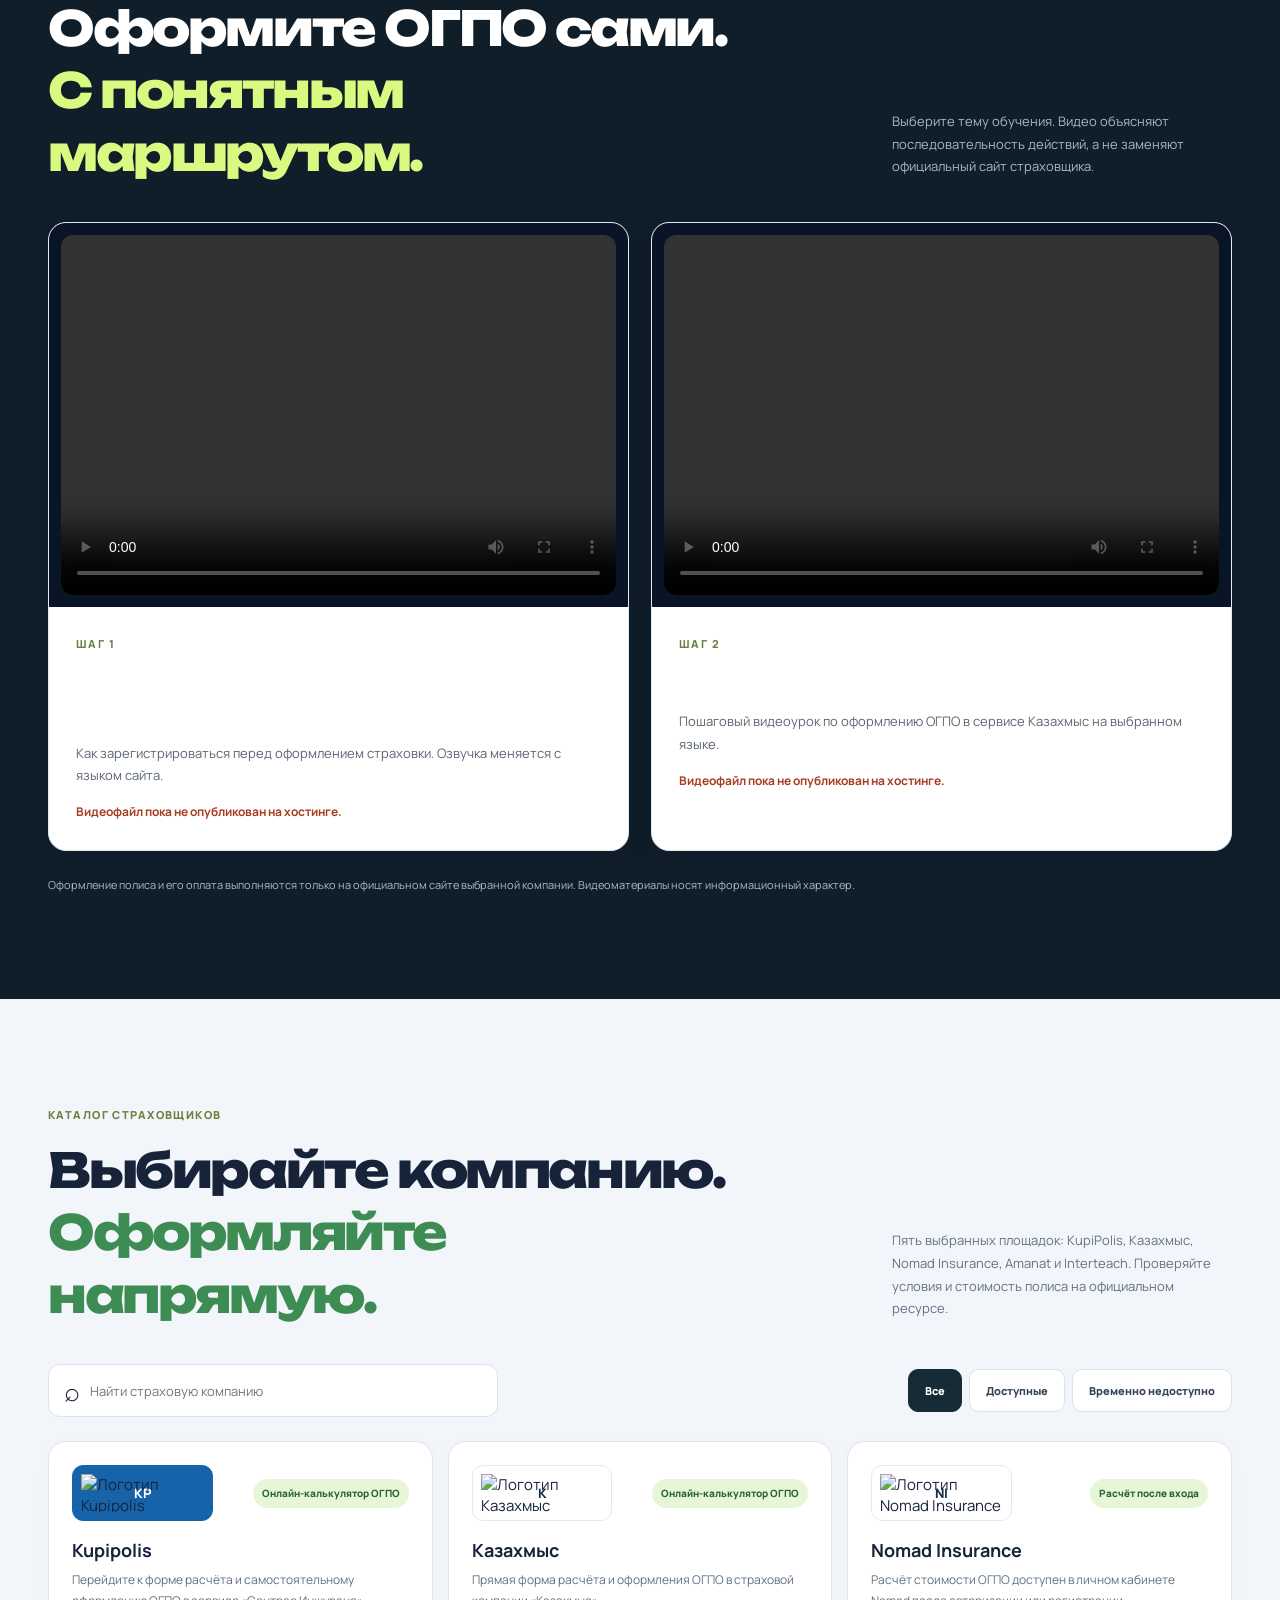
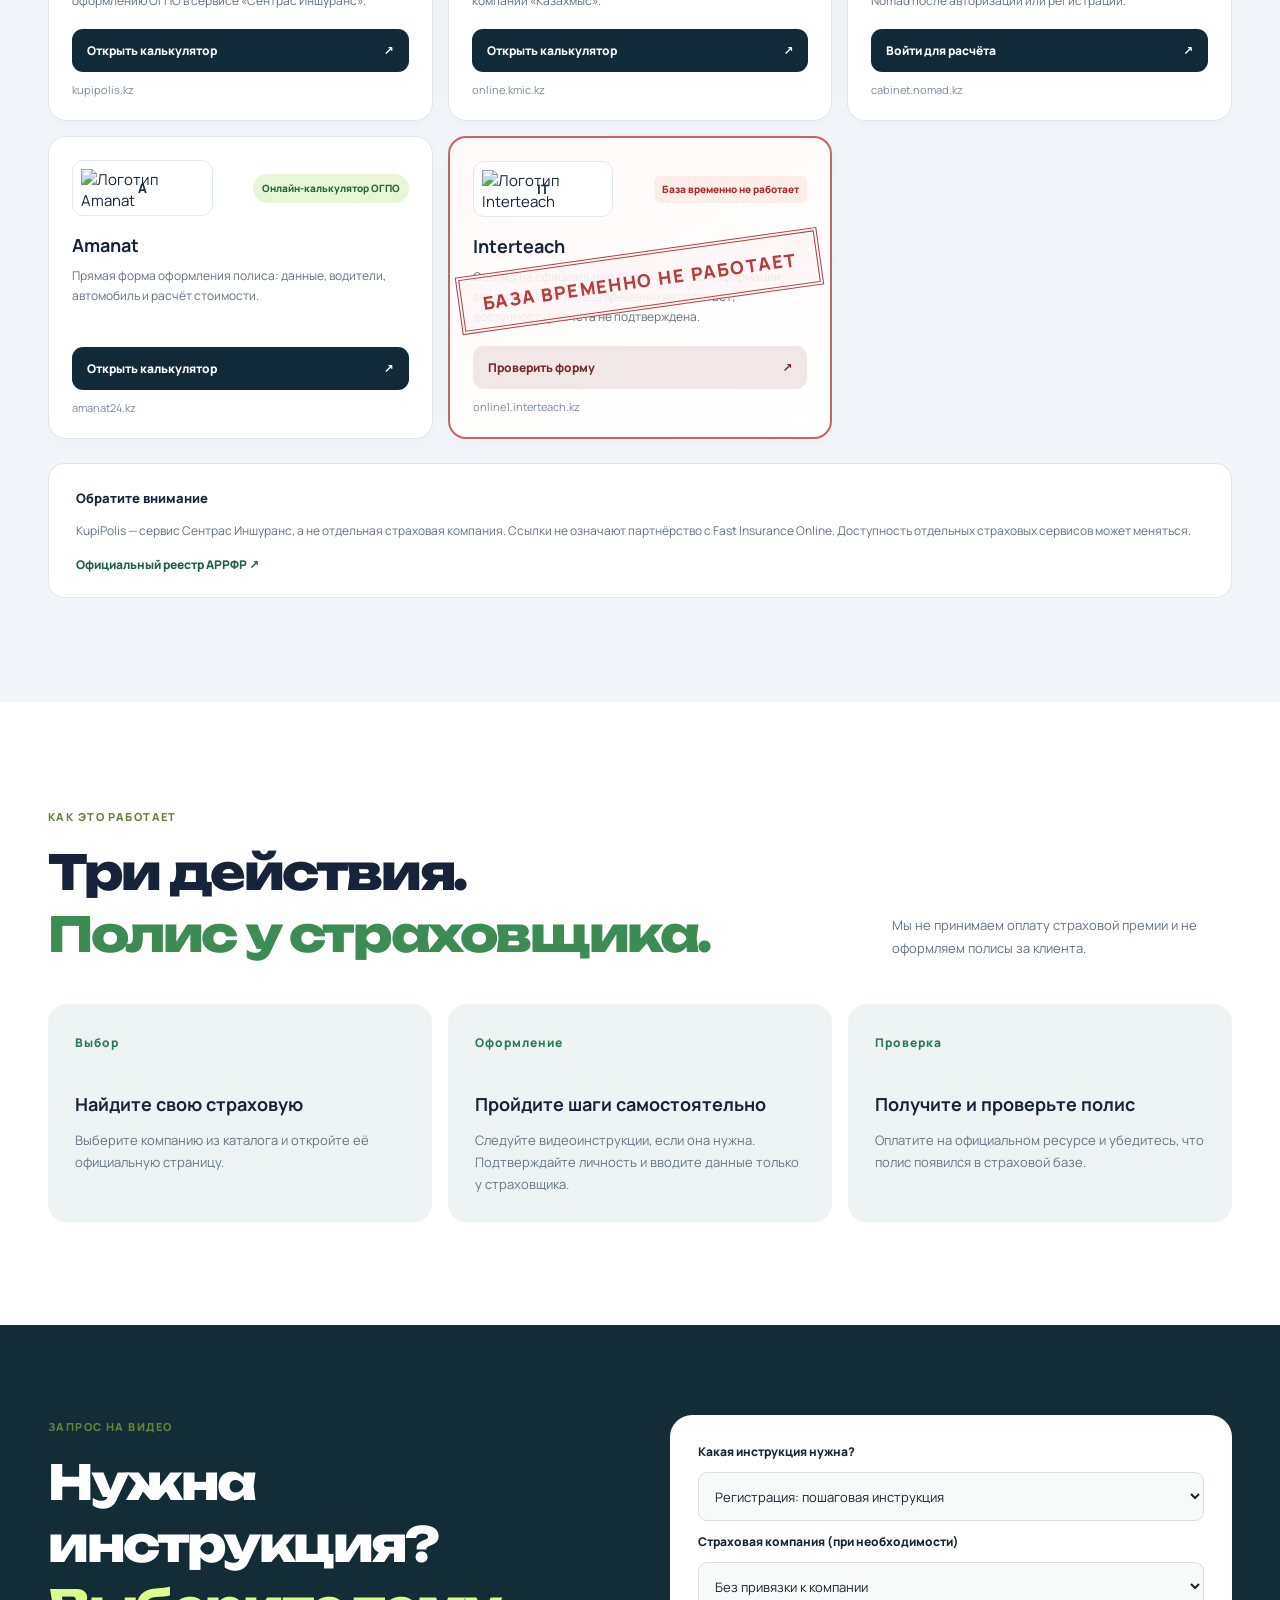
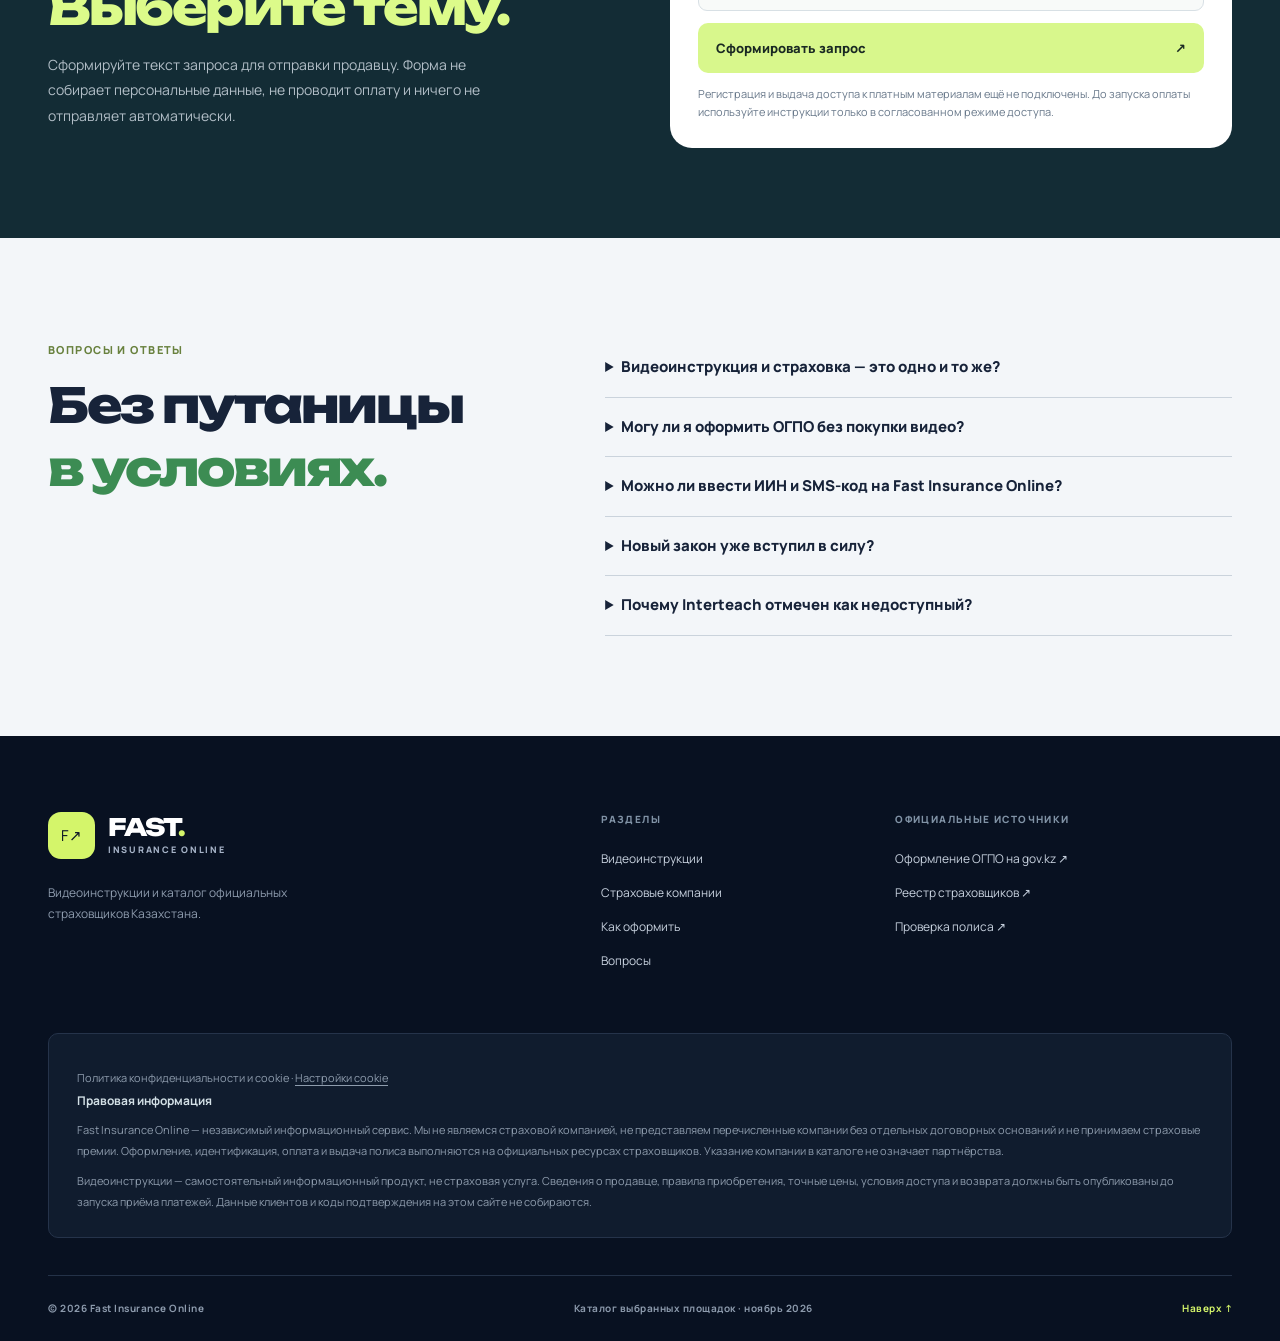
==== commit eca65a92: "Show official partner logos and verified OGPO calculator destinations" ====
--- a/index.html
+++ b/index.html
@@ -94,34 +94,29 @@
     </div>
     <div class="guide-insurer-grid" id="guideInsurerGrid">
 <article class="guide-insurer" data-name="kupipolis" data-kind="direct">
-  <div class="guide-insurer-head"><span class="guide-insurer-mark">KP</span><span class="guide-insurer-type direct">ОГПО онлайн</span></div>
-  <h3>Kupipolis</h3><p>Онлайн-оформление через сервис страховой компании «Сентрас Иншуранс».</p>
-  <a href="https://kupipolis.kz/ru/ogpo" target="_blank" rel="noopener noreferrer" class="guide-insurer-action" aria-label="Перейти к оформлению — Kupipolis">Перейти к оформлению <span aria-hidden="true">↗</span></a>
-  <div class="guide-insurer-domain">kupipolis.kz</div>
+<div class="guide-insurer-head"><span class="guide-insurer-logo-frame guide-insurer-logo-kupipolis"><span class="guide-insurer-logo-fallback" aria-hidden="true">KP</span><img src="https://kupipolis.kz/_nuxt/img/logo-white.9f43999.svg" alt="Логотип Kupipolis" loading="lazy" decoding="async" referrerpolicy="no-referrer"></span><span class="guide-insurer-type direct">Онлайн-калькулятор ОГПО</span></div>
+<h3>Kupipolis</h3><p>Перейдите к форме расчёта и самостоятельному оформлению ОГПО в сервисе «Сентрас Иншуранс».</p>
+<a href="https://kupipolis.kz/ru/osgpo/ogpo/" target="_blank" rel="noopener noreferrer" class="guide-insurer-action" aria-label="Открыть калькулятор — Kupipolis">Открыть калькулятор <span aria-hidden="true">↗</span></a><div class="guide-insurer-domain">kupipolis.kz</div>
 </article>
 <article class="guide-insurer" data-name="казахмыс" data-kind="direct">
-  <div class="guide-insurer-head"><span class="guide-insurer-mark">К</span><span class="guide-insurer-type direct">ОГПО онлайн</span></div>
-  <h3>Казахмыс</h3><p>Прямой переход в сервис оформления ОГПО страховой компании «Казахмыс».</p>
-  <a href="https://online.kmic.kz/ogpoauto" target="_blank" rel="noopener noreferrer" class="guide-insurer-action" aria-label="Перейти к оформлению — Казахмыс">Перейти к оформлению <span aria-hidden="true">↗</span></a>
-  <div class="guide-insurer-domain">online.kmic.kz</div>
+<div class="guide-insurer-head"><span class="guide-insurer-logo-frame guide-insurer-logo-kmic"><span class="guide-insurer-logo-fallback" aria-hidden="true">К</span><img src="https://online.kmic.kz/local/templates/login/images/kmic-logo.svg" alt="Логотип Казахмыс" loading="lazy" decoding="async" referrerpolicy="no-referrer"></span><span class="guide-insurer-type direct">Онлайн-калькулятор ОГПО</span></div>
+<h3>Казахмыс</h3><p>Прямая форма расчёта и оформления ОГПО в страховой компании «Казахмыс».</p>
+<a href="https://online.kmic.kz/ogpoauto" target="_blank" rel="noopener noreferrer" class="guide-insurer-action" aria-label="Открыть калькулятор — Казахмыс">Открыть калькулятор <span aria-hidden="true">↗</span></a><div class="guide-insurer-domain">online.kmic.kz</div>
 </article>
 <article class="guide-insurer" data-name="nomad insurance" data-kind="direct">
-  <div class="guide-insurer-head"><span class="guide-insurer-mark">NI</span><span class="guide-insurer-type direct">Личный кабинет</span></div>
-  <h3>Nomad Insurance</h3><p>Оформление полиса через официальный личный кабинет Nomad Insurance.</p>
-  <a href="https://cabinet.nomad.kz/" target="_blank" rel="noopener noreferrer" class="guide-insurer-action" aria-label="Открыть кабинет — Nomad Insurance">Открыть кабинет <span aria-hidden="true">↗</span></a>
-  <div class="guide-insurer-domain">cabinet.nomad.kz</div>
+<div class="guide-insurer-head"><span class="guide-insurer-logo-frame guide-insurer-logo-nomad"><span class="guide-insurer-logo-fallback" aria-hidden="true">NI</span><img src="https://nomad.kz/build/assets/logo-C8C-TD0W.svg" alt="Логотип Nomad Insurance" loading="lazy" decoding="async" referrerpolicy="no-referrer"></span><span class="guide-insurer-type direct">Расчёт после входа</span></div>
+<h3>Nomad Insurance</h3><p>Расчёт стоимости ОГПО доступен в личном кабинете Nomad после авторизации или регистрации.</p>
+<a href="https://cabinet.nomad.kz/" target="_blank" rel="noopener noreferrer" class="guide-insurer-action" aria-label="Войти для расчёта — Nomad Insurance">Войти для расчёта <span aria-hidden="true">↗</span></a><div class="guide-insurer-domain">cabinet.nomad.kz</div>
 </article>
 <article class="guide-insurer" data-name="amanat" data-kind="direct">
-  <div class="guide-insurer-head"><span class="guide-insurer-mark">A</span><span class="guide-insurer-type direct">ОГПО онлайн</span></div>
-  <h3>Amanat</h3><p>Оформление полиса ОГПО на официальном сайте страховой компании Amanat.</p>
-  <a href="https://amanat24.kz/buy-ogpo" target="_blank" rel="noopener noreferrer" class="guide-insurer-action" aria-label="Перейти к оформлению — Amanat">Перейти к оформлению <span aria-hidden="true">↗</span></a>
-  <div class="guide-insurer-domain">amanat24.kz</div>
+<div class="guide-insurer-head"><span class="guide-insurer-logo-frame guide-insurer-logo-amanat"><span class="guide-insurer-logo-fallback" aria-hidden="true">A</span><img src="https://amanat24.kz/_nuxt/img/logo.2b6daef.svg" alt="Логотип Amanat" loading="lazy" decoding="async" referrerpolicy="no-referrer"></span><span class="guide-insurer-type direct">Онлайн-калькулятор ОГПО</span></div>
+<h3>Amanat</h3><p>Прямая форма оформления полиса: данные, водители, автомобиль и расчёт стоимости.</p>
+<a href="https://amanat24.kz/buy-ogpo" target="_blank" rel="noopener noreferrer" class="guide-insurer-action" aria-label="Открыть калькулятор — Amanat">Открыть калькулятор <span aria-hidden="true">↗</span></a><div class="guide-insurer-domain">amanat24.kz</div>
 </article>
 <article class="guide-insurer guide-insurer-paused" data-name="interteach" data-kind="offline">
-  <div class="guide-insurer-head"><span class="guide-insurer-mark">IT</span><span class="guide-insurer-type offline">База временно не работает</span></div>
-  <h3>Interteach</h3><p>Временно отмечен как недоступный для онлайн-оформления. Уточняйте восстановление сервиса у страховщика.</p>
-  <a href="https://www.interteach.kz/ru" target="_blank" rel="noopener noreferrer" class="guide-insurer-action" aria-label="Официальный сайт — Interteach">Официальный сайт <span aria-hidden="true">↗</span></a>
-  <div class="guide-insurer-domain">interteach.kz</div>
+<div class="guide-insurer-head"><span class="guide-insurer-logo-frame guide-insurer-logo-interteach"><span class="guide-insurer-logo-fallback" aria-hidden="true">IT</span><img src="https://www.interteach.kz/icons/LOGO.svg" alt="Логотип Interteach" loading="lazy" decoding="async" referrerpolicy="no-referrer"></span><span class="guide-insurer-type offline">База временно не работает</span></div>
+<h3>Interteach</h3><p>Ссылка на официальную форму ОГПО. По информации владельца сайта, база временно не работает; доступность расчёта не подтверждена.</p>
+<a href="https://online1.interteach.kz/" target="_blank" rel="noopener noreferrer" class="guide-insurer-action" aria-label="Проверить форму — Interteach">Проверить форму <span aria-hidden="true">↗</span></a><div class="guide-insurer-domain">online1.interteach.kz</div>
 </article></div>
     <p id="guideEmpty" class="guide-empty" hidden>По вашему запросу страховщик не найден.</p>
     <div class="guide-insurer-clarity"><strong>Обратите внимание</strong><p>KupiPolis — сервис Сентрас Иншуранс, а не отдельная страховая компания. Ссылки не означают партнёрство с Fast Insurance Online. Доступность отдельных страховых сервисов может меняться.</p><a href="https://www.gov.kz/org/ardfm/financial-organizations/25?lang=ru" target="_blank" rel="noopener noreferrer">Официальный реестр АРРФР ↗</a></div>
--- a/lang-videos.css
+++ b/lang-videos.css
@@ -1 +1,11 @@
 .language-switch{display:flex;align-items:center;gap:4px;padding:4px;border:1px solid #53677f;border-radius:9px;flex:none}.language-switch button{background:transparent;border:0;border-radius:6px;color:#d4e0ee;font-size:11px;font-weight:800;padding:9px 11px;min-width:40px}.language-switch button.is-active{background:#d4f56a;color:#0b1426}.guide-insurer-paused{position:relative;border:2px solid #c86464!important;background:linear-gradient(150deg,#fff9f9,#fff)!important}.guide-insurer-paused .guide-insurer-type{background:#ffede9;color:#ab2929;border-radius:6px;padding:6px 8px;font-weight:800}.guide-insurer-paused .guide-insurer-action{background:#f2e7e7!important;color:#722c2c!important}.guide-insurer-paused::after{content:"БАЗА ВРЕМЕННО НЕ РАБОТАЕТ";position:absolute;top:38%;left:2%;width:96%;transform:rotate(-8deg);z-index:2;display:block;border:4px double #b83c3c;padding:13px 4px;text-align:center;color:#b83c3c;background:rgba(255,247,247,.9);font-size:clamp(12px,1.4vw,18px);font-weight:900;letter-spacing:.09em;pointer-events:none}.guide-video-library{background:#f3f6f1}.localized-videos{display:grid;grid-template-columns:repeat(2,minmax(0,1fr));gap:22px}.localized-video-card{padding:22px;background:#fff;border:1px solid #dce4da;border-radius:17px;min-width:0}.localized-video-head{display:flex;justify-content:space-between;font-size:11px;font-weight:800;color:#6b7983;letter-spacing:.1em}.localized-video-card h3{font:700 clamp(18px,2.3vw,25px)/1.4 Unbounded,Manrope,sans-serif;letter-spacing:-.04em}.localized-video-card p{color:#677487;font-size:13px;min-height:42px}.localized-video-card video{display:block;background:#0b1426;border-radius:12px;aspect-ratio:16/9;width:100%;height:auto}.localized-video-lang{color:#577325}.guide-video-library .guide-shop-note{margin-top:22px;line-height:1.75}@media(max-width:1050px){.header-inner{gap:12px}.nav{gap:14px}}@media(max-width:780px){.header-inner{gap:9px}.language-switch{margin-left:auto;margin-right:7px}.localized-videos{grid-template-columns:1fr}.localized-video-card{padding:16px}.guide-insurer-paused::after{font-size:16px}}@media(max-width:530px){.language-switch button{padding:8px 7px;font-size:10px}.guide-video-library{padding:55px 0}.guide-insurer-paused::after{font-size:14px}}
+.guide-insurer-paused[data-stamp-kk="true"]::after{content:"БАЗА УАҚЫТША ЖҰМЫС ІСТЕМЕЙДІ";font-size:clamp(12px,1.4vw,17px);}
+
+/* Official partner logos, retaining visible initials if an external image fails */
+.guide-insurer-logo-frame{width:clamp(112px,11vw,154px);height:56px;border:1px solid #e4e9ef;border-radius:11px;background:#fff;padding:8px;display:flex;align-items:center;justify-content:center;position:relative;overflow:hidden;flex:none}
+.guide-insurer-logo-frame img{width:100%;height:100%;object-fit:contain;position:relative;z-index:1}
+.guide-insurer-logo-fallback{position:absolute;inset:0;display:grid;place-items:center;color:#193149;font-size:13px;font-weight:900}
+.guide-insurer-logo-kupipolis{background:#1763aa;border-color:#1763aa}
+.guide-insurer-logo-kupipolis .guide-insurer-logo-fallback{color:#fff}
+.guide-insurer-type{max-width:53%;text-align:center;line-height:1.5}
+@media(max-width:650px){.guide-insurer-logo-frame{width:130px;height:54px}.guide-insurer-type{max-width:48%}}
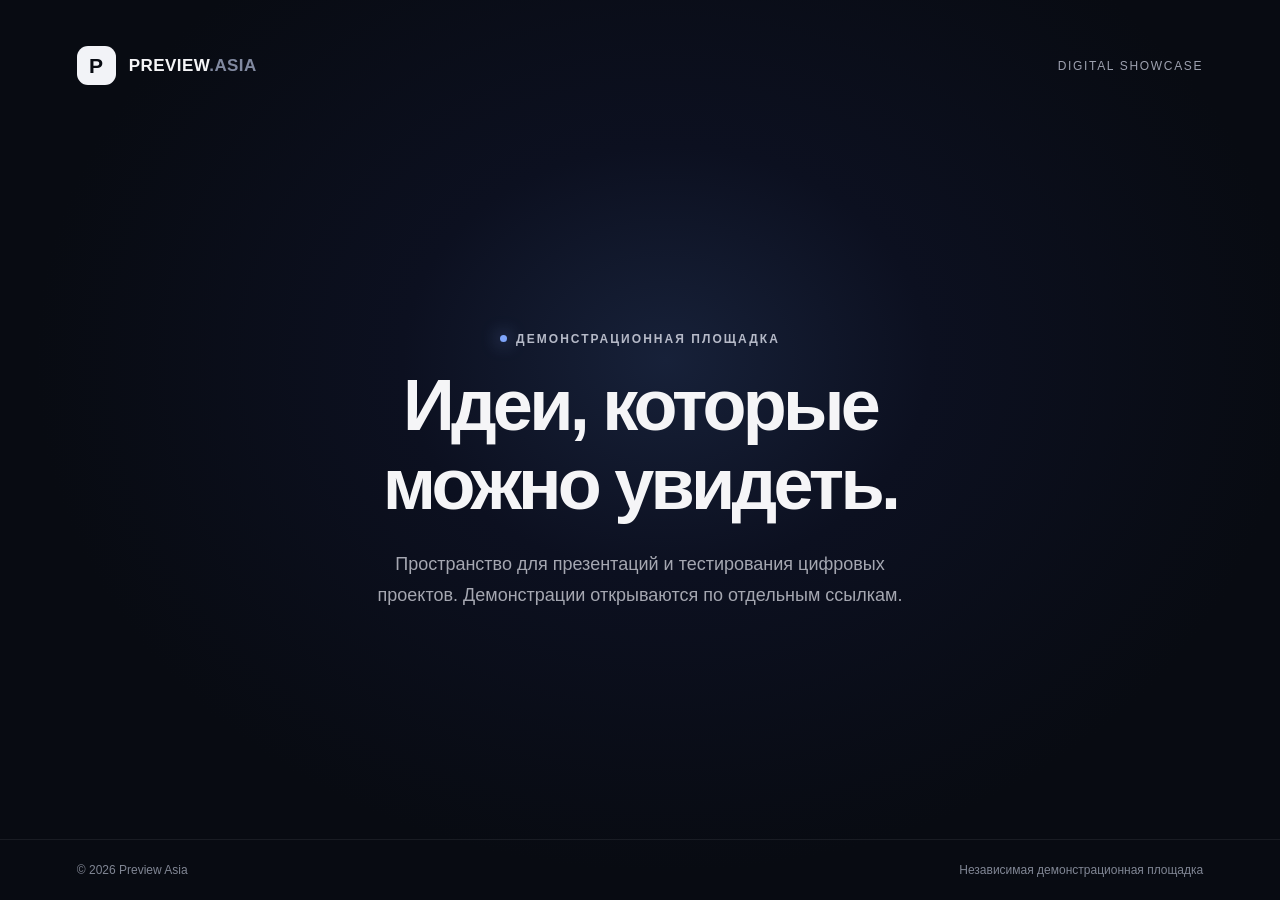
==== commit 012f4276: "Reset preview.asia to neutral demo space; remove insurance storefront and legacy assets" ====
--- a/index.html
+++ b/index.html
@@ -1,147 +1,34 @@
 <!doctype html>
 <html lang="ru">
 <head>
-  <meta charset="utf-8">
-  <meta name="viewport" content="width=device-width, initial-scale=1">
-  <meta name="theme-color" content="#0b1426">
-  <meta name="description" content="Fast Insurance Online: видеоинструкции по самостоятельному оформлению ОГПО ВТС и прямые переходы к официальным страховщикам Казахстана.">
-  <meta property="og:type" content="website">
-  <meta property="og:title" content="Fast Insurance Online — оформление ОГПО самостоятельно">
-  <meta property="og:description" content="Видеоинструкции и официальные формы страховщиков Казахстана.">
-  <title>Fast Insurance Online — видеоинструкции и оформление ОГПО в Казахстане</title>
-  <link rel="icon" href="favicon.svg" type="image/svg+xml">
-  <link rel="preconnect" href="https://fonts.googleapis.com">
-  <link rel="preconnect" href="https://fonts.gstatic.com" crossorigin>
-  <link href="https://fonts.googleapis.com/css2?family=Manrope:wght@400;500;600;700;800&family=Unbounded:wght@400;500;600;700;800&display=swap" rel="stylesheet">
-  <link rel="stylesheet" href="styles.css">
-  <link rel="stylesheet" href="guide-shop.css">
-  <link rel="stylesheet" href="cookie-consent.css">
-  <link rel="stylesheet" href="hero-banner.css">
-  <link rel="stylesheet" href="lang-videos.css">
-  <link rel="stylesheet" href="site-updates.css">
-
+  <meta charset="UTF-8">
+  <meta name="viewport" content="width=device-width,initial-scale=1,viewport-fit=cover">
+  <meta name="theme-color" content="#080b12">
+  <meta name="robots" content="noindex,nofollow,noarchive">
+  <meta name="description" content="Preview Asia — демонстрационная площадка цифровых проектов.">
+  <meta http-equiv="Content-Security-Policy" content="default-src 'none'; style-src 'unsafe-inline'; img-src data:; base-uri 'none'; form-action 'none'; frame-ancestors 'none'">
+  <title>Preview Asia · Демонстрационная площадка</title>
+  <style>
+    :root{font-family:Inter,"Segoe UI",Arial,sans-serif;color-scheme:dark;--fg:#f5f5f7;--muted:#a5a7b1}
+    *{box-sizing:border-box}
+    body{margin:0;min-height:100svh;background:radial-gradient(ellipse at 52% 40%,#172139 0%,#0c1020 28%,#080b12 67%);color:var(--fg);display:flex;flex-direction:column;-webkit-font-smoothing:antialiased}
+    header{display:flex;align-items:center;justify-content:space-between;padding:clamp(22px,4vw,46px) clamp(20px,6vw,85px)}
+    .brand{display:flex;align-items:center;gap:13px;font-size:17px;font-weight:720;letter-spacing:.025em}
+    .brand-mark{display:grid;place-items:center;width:39px;height:39px;background:#f2f3f7;color:#080b12;border-radius:11px;font-size:21px;font-weight:850}
+    .header-note{font-size:12px;color:#9da1af;letter-spacing:.14em;text-transform:uppercase}
+    main{flex:1;display:grid;place-items:center;text-align:center;padding:70px 22px 100px}
+    .content{max-width:650px}
+    .eyebrow{display:inline-flex;align-items:center;gap:9px;color:#b6bac8;font-size:12px;text-transform:uppercase;letter-spacing:.17em;font-weight:650;margin-bottom:20px}
+    .dot{width:7px;height:7px;border-radius:50%;background:#7fa5fb;box-shadow:0 0 18px #7fa5fb}
+    h1{font-size:clamp(36px,6.8vw,72px);line-height:1.1;letter-spacing:-.052em;font-weight:670;margin:0 0 25px}
+    p{font-size:clamp(15px,2.5vw,18px);line-height:1.75;color:var(--muted);max-width:550px;margin:0 auto}
+    footer{padding:23px clamp(20px,6vw,85px);border-top:1px solid #ffffff12;display:flex;justify-content:space-between;gap:20px;color:#808694;font-size:12px}
+    @media(max-width:560px){.header-note{display:none}footer{flex-direction:column;gap:5px;text-align:center}main{padding-bottom:55px}}
+  </style>
 </head>
 <body>
-  <a class="skip-link" href="#main">Перейти к содержимому</a>
-<div class="guide-announcement"><div class="container"><strong>Новый формат Fast Insurance Online</strong><span>Из-за обсуждаемых изменений страхового рынка мы переходим на видеоинструкции и прямые переходы к страховщикам.</span><a href="#regulation">Подробнее ↗</a></div></div>
-  <div class="topbar"><div class="container topbar-inner"><span class="eyebrow">FAST INSURANCE ONLINE <span class="dot-separator">/</span> KAZAKHSTAN</span><span class="topbar-note"><span class="online-dot"></span> Видеоинструкции и официальные страховщики</span></div></div>
-  <header class="site-header" id="top">
-    <div class="container header-inner">
-      <a class="brand" href="#top" aria-label="Fast Insurance Online, на главную">
-        <span class="brand-mark" aria-hidden="true"><svg viewBox="0 0 44 44" fill="none"><path d="M8 31V13h18M8 22h15" stroke="currentColor" stroke-width="5" stroke-linecap="square"/><path d="M23 29l12-12m-9 0h9v9" stroke="currentColor" stroke-width="4" stroke-linecap="square"/></svg></span>
-        <span class="brand-copy"><strong>FAST<span class="brand-accent">.</span></strong><small>INSURANCE ONLINE</small></span>
-      </a>
-      <div class="site-language-switch" role="group" aria-label="Язык сайта"><button type="button" class="site-language-btn is-selected" data-language="ru" aria-pressed="true">РУС</button><button type="button" class="site-language-btn" data-language="kk" aria-pressed="false">ҚАЗ</button></div>
-      <button class="menu-toggle" type="button" aria-label="Открыть меню" aria-controls="primary-navigation" aria-expanded="false"><span></span><span></span><span></span></button>
-      <nav class="nav" id="primary-navigation" aria-label="Основное меню"><a href="#guides">Видеоинструкции</a><a href="#insurers">Страховщики</a><a href="#process">Как оформить</a><a href="#faq">Вопросы</a><a class="nav-cta" href="#order">Запросить видео <span aria-hidden="true">↗</span></a></nav>
-      <div class="language-switch" role="group" aria-label="Язык сайта / Сайт тілі"><button type="button" data-site-lang="ru" class="is-active" aria-pressed="true">RU</button><button type="button" data-site-lang="kk" aria-pressed="false">ҚАЗ</button></div>
-    </div>
-  </header>
-  <main id="main">
-    <section class="hero section-dark" aria-labelledby="hero-title">
-      <div class="hero-feature"><img src="fast-insurance-banner.jpg" alt="Fast Insurance: синий спортивный автомобиль с фирменной символикой на фоне Астаны и флага Казахстана" width="1600" height="900" fetchpriority="high" decoding="async"></div>
-      <div class="container hero-layout hero-layout-image">
-        <div class="hero-content">
-          <div class="kicker"><span class="kicker-dot"></span> СЕРВИС ДЛЯ АВТОВЛАДЕЛЬЦЕВ КАЗАХСТАНА</div>
-          <h1 id="hero-title">ОГПО в Казахстане.<br><span>Оформляйте сами.</span><br>Мы покажем как<span class="period">.</span></h1>
-          <p class="hero-description">Пошаговые видеоинструкции и прямые переходы на официальные сайты страховых компаний. Вы сами выбираете страховщика, проходите оформление и получаете полис напрямую.</p>
-          <div class="hero-actions"><a href="#insurers" class="button button-lime">Выбрать страховщика <span class="button-arrow" aria-hidden="true">↗</span></a><a href="#guides" class="button button-ghost">Видеоинструкции <span aria-hidden="true">↓</span></a></div>
-          <div class="hero-divider"></div>
-          <div class="hero-benefits"><div><span class="benefit-symbol" aria-hidden="true">↗</span><span>Прямые ссылки<br>на страховщиков</span></div><div><span class="benefit-symbol" aria-hidden="true">▶</span><span>Понятный путь<br>по видео</span></div><div><span class="benefit-symbol" aria-hidden="true">✓</span><span>Полис оформляется<br>на официальном сайте</span></div></div>
-        </div>
-      </div>
-      <div class="hero-bottom container"><span>ИНСТРУКЦИИ ПО ОГПО · ПЕРЕХОД К СТРАХОВЩИКУ · БЕЗ ЛИШНИХ ПОСРЕДНИКОВ</span><a href="#solutions">Листайте вниз <span aria-hidden="true">↓</span></a></div>
-    </section>
-    
-<section class="guide-news container" id="regulation">
-  <span class="guide-chip">ВАЖНОЕ ОБНОВЛЕНИЕ</span>
-  <div class="guide-news-grid"><div><h2>Формат сервиса меняется.<br><em>Вы оформляете полис самостоятельно.</em></h2></div>
-  <div><p>В связи с обсуждаемыми изменениями правил страхового рынка Fast Insurance Online переходит к информационной модели: мы предлагаем видеоинструкции и удобный каталог официальных страховщиков. Договор, оплата и электронный полис оформляются непосредственно у выбранной компании.</p>
-  <p class="guide-small">Новый закон «О рынке страхования» на 7 ноября 2026 года находится на стадии законопроекта. Мы не утверждаем, что он уже вступил в силу.</p>
-  <a href="https://www.gov.kz/org/ardfm/documents/details/1067155?lang=ru" target="_blank" rel="noopener noreferrer" class="guide-source">Посмотреть проект закона на gov.kz ↗</a></div></div>
-</section>
-<section class="section guide-video-library" id="lessons" aria-labelledby="lessons-title">
-<div class="container">
-  <div class="guide-section-title"><div><span class="guide-kicker">ВИДЕОУРОКИ · БЕЙНЕСАБАҚТАР</span><h2 id="lessons-title">Пошаговое обучение.<br><em>На вашем языке.</em></h2></div><p>Выберите урок. При переключении языка сайта меняется и язык озвучки видео.</p></div>
-  <div class="localized-videos">
-    <article class="localized-video-card"><div class="localized-video-head"><span>01 / РЕГИСТРАЦИЯ</span><span class="localized-video-lang">RU</span></div><h3>Как зарегистрироваться</h3><p>Пошаговое видео по регистрации.</p><video controls playsinline preload="metadata" data-video-ru="media/registration-ru.mp4" data-video-kk="media/registration-kk.mp4" aria-label="Видео: регистрация" controlsList="nodownload"><source src="media/registration-ru.mp4" type="video/mp4">Ваш браузер не поддерживает видео.</video></article>
-    <article class="localized-video-card"><div class="localized-video-head"><span>02 / КАЗАХМЫС ОГПО</span><span class="localized-video-lang">RU</span></div><h3>ОГПО в Казахмыс</h3><p>Пошаговое видео по оформлению обязательного автострахования.</p><video controls playsinline preload="metadata" data-video-ru="media/kmic-ogpo-ru.mp4" data-video-kk="media/kmic-ogpo-kk.mp4" aria-label="Видео: оформление ОГПО Казахмыс" controlsList="nodownload"><source src="media/kmic-ogpo-ru.mp4" type="video/mp4">Ваш браузер не поддерживает видео.</video></article>
-  </div>
-  <p class="guide-shop-note" id="videoDeliveryNotice">Видеофайлы подключатся после загрузки в папку media на хостинге. Доступ к платным инструкциям должен выдаваться через защищённый личный кабинет, а не через открытые файлы.</p>
-</div></section>
-<section class="section video-store" id="guides" aria-labelledby="guides-title">
-<div class="container">
- <div class="guide-section-title"><div><span class="guide-kicker">ВИДЕОИНСТРУКЦИИ</span><h2 id="guides-title">Оформите ОГПО сами.<br><em>С понятным маршрутом.</em></h2></div><p>Выберите тему обучения. Видео объясняют последовательность действий, а не заменяют официальный сайт страховщика.</p></div>
- <div class="tutorial-gallery" id="tutorials" aria-label="Видеоинструкции">
-  <article class="tutorial-card">
-    <div class="tutorial-video-frame"><video class="tutorial-video" controls playsinline preload="metadata" data-src-ru="media/registration-ru.mp4" data-src-kk="media/registration-kk.mp4" src="media/registration-ru.mp4" aria-label="Регистрация: пошаговая видеоинструкция"></video></div>
-    <div class="tutorial-body"><span class="guide-kicker">ШАГ 1</span><h3>Регистрация: пошаговая инструкция</h3><p>Как зарегистрироваться перед оформлением страховки. Озвучка меняется с языком сайта.</p><p class="tutorial-error" hidden>Видеофайл пока не опубликован на хостинге.</p></div>
-  </article>
-  <article class="tutorial-card">
-    <div class="tutorial-video-frame"><video class="tutorial-video" controls playsinline preload="metadata" data-src-ru="media/kmic-ogpo-ru.mp4" data-src-kk="media/kmic-ogpo-kk.mp4" src="media/kmic-ogpo-ru.mp4" aria-label="Казахмыс: оформление ОГПО"></video></div>
-    <div class="tutorial-body"><span class="guide-kicker">ШАГ 2</span><h3>Казахмыс: оформление ОГПО</h3><p>Пошаговый видеоурок по оформлению ОГПО в сервисе Казахмыс на выбранном языке.</p><p class="tutorial-error" hidden>Видеофайл пока не опубликован на хостинге.</p></div>
-  </article>
-</div>
-<p class="guide-shop-note">Оформление полиса и его оплата выполняются только на официальном сайте выбранной компании. Видеоматериалы носят информационный характер.</p>
-</div>
-</section>
-<section class="section guide-insurers-section" id="insurers" aria-labelledby="insurers-title">
-  <div class="container">
-    <div class="guide-section-title"><div><span class="guide-kicker">КАТАЛОГ СТРАХОВЩИКОВ</span><h2 id="insurers-title">Выбирайте компанию.<br><em>Оформляйте напрямую.</em></h2></div><p>Пять выбранных площадок: KupiPolis, Казахмыс, Nomad Insurance, Amanat и Interteach. Проверяйте условия и стоимость полиса на официальном ресурсе.</p></div>
-    <div class="guide-insurer-toolbar">
-      <label class="guide-search"><span aria-hidden="true">⌕</span><span class="sr-only">Поиск страховщика</span><input type="search" id="guideInsurerSearch" placeholder="Найти страховую компанию" autocomplete="off"></label>
-      <div class="guide-filter-set" role="group" aria-label="Фильтр страховщиков"><button type="button" class="guide-filter is-selected" data-guide-filter="all" aria-pressed="true">Все</button><button type="button" class="guide-filter" data-guide-filter="direct" aria-pressed="false">Доступные</button><button type="button" class="guide-filter" data-guide-filter="unavailable" aria-pressed="false">Временно недоступно</button></div>
-    </div>
-    <div class="guide-insurer-grid" id="guideInsurerGrid">
-<article class="guide-insurer" data-name="kupipolis" data-kind="direct">
-<div class="guide-insurer-head"><span class="guide-insurer-logo-frame guide-insurer-logo-kupipolis"><span class="guide-insurer-logo-fallback" aria-hidden="true">KP</span><img src="https://kupipolis.kz/_nuxt/img/logo-white.9f43999.svg" alt="Логотип Kupipolis" loading="lazy" decoding="async" referrerpolicy="no-referrer"></span><span class="guide-insurer-type direct">Онлайн-калькулятор ОГПО</span></div>
-<h3>Kupipolis</h3><p>Перейдите к форме расчёта и самостоятельному оформлению ОГПО в сервисе «Сентрас Иншуранс».</p>
-<a href="https://kupipolis.kz/ru/osgpo/ogpo/" target="_blank" rel="noopener noreferrer" class="guide-insurer-action" aria-label="Открыть калькулятор — Kupipolis">Открыть калькулятор <span aria-hidden="true">↗</span></a><div class="guide-insurer-domain">kupipolis.kz</div>
-</article>
-<article class="guide-insurer" data-name="казахмыс" data-kind="direct">
-<div class="guide-insurer-head"><span class="guide-insurer-logo-frame guide-insurer-logo-kmic"><span class="guide-insurer-logo-fallback" aria-hidden="true">К</span><img src="https://online.kmic.kz/local/templates/login/images/kmic-logo.svg" alt="Логотип Казахмыс" loading="lazy" decoding="async" referrerpolicy="no-referrer"></span><span class="guide-insurer-type direct">Онлайн-калькулятор ОГПО</span></div>
-<h3>Казахмыс</h3><p>Прямая форма расчёта и оформления ОГПО в страховой компании «Казахмыс».</p>
-<a href="https://online.kmic.kz/ogpoauto" target="_blank" rel="noopener noreferrer" class="guide-insurer-action" aria-label="Открыть калькулятор — Казахмыс">Открыть калькулятор <span aria-hidden="true">↗</span></a><div class="guide-insurer-domain">online.kmic.kz</div>
-</article>
-<article class="guide-insurer" data-name="nomad insurance" data-kind="direct">
-<div class="guide-insurer-head"><span class="guide-insurer-logo-frame guide-insurer-logo-nomad"><span class="guide-insurer-logo-fallback" aria-hidden="true">NI</span><img src="https://nomad.kz/build/assets/logo-C8C-TD0W.svg" alt="Логотип Nomad Insurance" loading="lazy" decoding="async" referrerpolicy="no-referrer"></span><span class="guide-insurer-type direct">Расчёт после входа</span></div>
-<h3>Nomad Insurance</h3><p>Расчёт стоимости ОГПО доступен в личном кабинете Nomad после авторизации или регистрации.</p>
-<a href="https://cabinet.nomad.kz/" target="_blank" rel="noopener noreferrer" class="guide-insurer-action" aria-label="Войти для расчёта — Nomad Insurance">Войти для расчёта <span aria-hidden="true">↗</span></a><div class="guide-insurer-domain">cabinet.nomad.kz</div>
-</article>
-<article class="guide-insurer" data-name="amanat" data-kind="direct">
-<div class="guide-insurer-head"><span class="guide-insurer-logo-frame guide-insurer-logo-amanat"><span class="guide-insurer-logo-fallback" aria-hidden="true">A</span><img src="https://amanat24.kz/_nuxt/img/logo.2b6daef.svg" alt="Логотип Amanat" loading="lazy" decoding="async" referrerpolicy="no-referrer"></span><span class="guide-insurer-type direct">Онлайн-калькулятор ОГПО</span></div>
-<h3>Amanat</h3><p>Прямая форма оформления полиса: данные, водители, автомобиль и расчёт стоимости.</p>
-<a href="https://amanat24.kz/buy-ogpo" target="_blank" rel="noopener noreferrer" class="guide-insurer-action" aria-label="Открыть калькулятор — Amanat">Открыть калькулятор <span aria-hidden="true">↗</span></a><div class="guide-insurer-domain">amanat24.kz</div>
-</article>
-<article class="guide-insurer guide-insurer-paused" data-name="interteach" data-kind="offline">
-<div class="guide-insurer-head"><span class="guide-insurer-logo-frame guide-insurer-logo-interteach"><span class="guide-insurer-logo-fallback" aria-hidden="true">IT</span><img src="https://www.interteach.kz/icons/LOGO.svg" alt="Логотип Interteach" loading="lazy" decoding="async" referrerpolicy="no-referrer"></span><span class="guide-insurer-type offline">База временно не работает</span></div>
-<h3>Interteach</h3><p>Ссылка на официальную форму ОГПО. По информации владельца сайта, база временно не работает; доступность расчёта не подтверждена.</p>
-<a href="https://online1.interteach.kz/" target="_blank" rel="noopener noreferrer" class="guide-insurer-action" aria-label="Проверить форму — Interteach">Проверить форму <span aria-hidden="true">↗</span></a><div class="guide-insurer-domain">online1.interteach.kz</div>
-</article></div>
-    <p id="guideEmpty" class="guide-empty" hidden>По вашему запросу страховщик не найден.</p>
-    <div class="guide-insurer-clarity"><strong>Обратите внимание</strong><p>KupiPolis — сервис Сентрас Иншуранс, а не отдельная страховая компания. Ссылки не означают партнёрство с Fast Insurance Online. Доступность отдельных страховых сервисов может меняться.</p><a href="https://www.gov.kz/org/ardfm/financial-organizations/25?lang=ru" target="_blank" rel="noopener noreferrer">Официальный реестр АРРФР ↗</a></div>
-  </div>
-</section>
-<section class="section guide-process-section" id="process">
-  <div class="container"><div class="guide-section-title"><div><span class="guide-kicker">КАК ЭТО РАБОТАЕТ</span><h2>Три действия.<br><em>Полис у страховщика.</em></h2></div><p>Мы не принимаем оплату страховой премии и не оформляем полисы за клиента.</p></div>
-    <div class="guide-steps"><div><span>Выбор</span><h3>Найдите свою страховую</h3><p>Выберите компанию из каталога и откройте её официальную страницу.</p></div><div><span>Оформление</span><h3>Пройдите шаги самостоятельно</h3><p>Следуйте видеоинструкции, если она нужна. Подтверждайте личность и вводите данные только у страховщика.</p></div><div><span>Проверка</span><h3>Получите и проверьте полис</h3><p>Оплатите на официальном ресурсе и убедитесь, что полис появился в страховой базе.</p></div></div>
-  </div>
-</section>
-<section class="section guide-order-section" id="order">
-<div class="container guide-order-wrap"><div><span class="guide-kicker">ЗАПРОС НА ВИДЕО</span><h2>Нужна инструкция?<br><em>Выберите тему.</em></h2><p>Сформируйте текст запроса для отправки продавцу. Форма не собирает персональные данные, не проводит оплату и ничего не отправляет автоматически.</p></div>
-<div class="guide-order-card"><label for="guideChoice">Какая инструкция нужна?</label><select id="guideChoice"><option value="Регистрация">Регистрация: пошаговая инструкция</option><option value="ОГПО в Казахмыс">Казахмыс: оформление ОГПО</option></select><label for="guideCompanyChoice">Страховая компания (при необходимости)</label><select id="guideCompanyChoice"><option value="">Без привязки к компании</option><option value="KupiPolis">KupiPolis</option><option value="Казахмыс">Казахмыс</option><option value="Nomad Insurance">Nomad Insurance</option><option value="Amanat">Amanat</option><option value="Interteach">Interteach</option></select><button type="button" id="guidePrepareOrder" class="guide-order-submit">Сформировать запрос <span>↗</span></button><div class="guide-order-result" id="guideOrderResult" hidden><p>Текст готов. Скопируйте его или поделитесь через приложение на телефоне.</p><textarea id="guideOrderText" rows="4" readonly></textarea><button type="button" id="guideShareOrder" class="guide-order-share">Поделиться / скопировать</button><span class="guide-order-status" id="guideOrderStatus" role="status" aria-live="polite"></span></div><small>Регистрация и выдача доступа к платным материалам ещё не подключены. До запуска оплаты используйте инструкции только в согласованном режиме доступа.</small></div></div></section>
-<section class="section guide-faq-section" id="faq"><div class="container guide-faq-wrap"><div><span class="guide-kicker">ВОПРОСЫ И ОТВЕТЫ</span><h2>Без путаницы<br><em>в условиях.</em></h2></div><div class="guide-answers">
-<details><summary>Видеоинструкция и страховка — это одно и то же?</summary><p>Нет. Видео — отдельный информационный продукт. Страховой полис выдаётся только страховой компанией. Оплата видео не является оплатой полиса.</p></details>
-<details><summary>Могу ли я оформить ОГПО без покупки видео?</summary><p>Да. Вы можете бесплатно перейти к страховой компании из каталога и оформить полис самостоятельно. Покупка инструкции необязательна.</p></details>
-<details><summary>Можно ли ввести ИИН и SMS-код на Fast Insurance Online?</summary><p>Нет. На нашем сайте такие сведения не запрашиваются. Вводите их только в официальной системе выбранной страховой компании и проверяйте, кому предоставляете согласие.</p></details>
-<details><summary>Новый закон уже вступил в силу?</summary><p>На 7 ноября 2026 года опубликованный новый закон «О рынке страхования» находится в статусе проекта. Порядок дальнейшего принятия и дата вступления в силу уточняются по официальным источникам.</p></details>
-<details><summary>Почему Interteach отмечен как недоступный?</summary><p>По информации владельца сайта, база Interteach временно не работает. Это не подтверждено официальным сообщением страховщика; проверяйте актуальный статус на официальном сайте.</p></details>
-</div></div></section>
-</main>
-  
-<footer class="footer"><div class="container"><div class="footer-main"><div class="footer-brand"><a href="#top" class="brand"><span class="brand-mark" aria-hidden="true">F↗</span><span class="brand-copy"><strong>FAST<span class="brand-accent">.</span></strong><small>INSURANCE ONLINE</small></span></a><p>Видеоинструкции и каталог официальных страховщиков Казахстана.</p></div><div class="footer-links"><span>РАЗДЕЛЫ</span><a href="#guides">Видеоинструкции</a><a href="#insurers">Страховые компании</a><a href="#process">Как оформить</a><a href="#faq">Вопросы</a></div><div class="footer-links"><span>ОФИЦИАЛЬНЫЕ ИСТОЧНИКИ</span><a href="https://www.gov.kz/situations/15/62" target="_blank" rel="noopener noreferrer">Оформление ОГПО на gov.kz ↗</a><a href="https://www.gov.kz/org/ardfm/financial-organizations/25?lang=ru" target="_blank" rel="noopener noreferrer">Реестр страховщиков ↗</a><a href="https://id.mkb.kz/" target="_blank" rel="noopener noreferrer">Проверка полиса ↗</a></div></div><div class="footer-disclaimer"><p><a href="privacy.html">Политика конфиденциальности и cookie</a> · <button type="button" class="cookie-settings-link" data-cookie-settings>Настройки cookie</button></p><strong>Правовая информация</strong><p>Fast Insurance Online — независимый информационный сервис. Мы не являемся страховой компанией, не представляем перечисленные компании без отдельных договорных оснований и не принимаем страховые премии. Оформление, идентификация, оплата и выдача полиса выполняются на официальных ресурсах страховщиков. Указание компании в каталоге не означает партнёрства.</p><p>Видеоинструкции — самостоятельный информационный продукт, не страховая услуга. Сведения о продавце, правила приобретения, точные цены, условия доступа и возврата должны быть опубликованы до запуска приёма платежей. Данные клиентов и коды подтверждения на этом сайте не собираются.</p></div><div class="footer-bottom"><span>© <span id="year">2026</span> Fast Insurance Online</span><span>Каталог выбранных площадок · ноябрь 2026</span><a href="#top">Наверх ↑</a></div></div></footer>
-<script src="guide-shop.js" defer></script>
-<script src="lang-videos.js" defer></script>
-<script src="cookie-consent.js" defer></script>
-<script src="site-language.js" defer></script>
-</body></html>+  <header><div class="brand"><span class="brand-mark" aria-hidden="true">P</span><span>PREVIEW<span style="color:#8189a0">.ASIA</span></span></div><span class="header-note">Digital showcase</span></header>
+  <main><div class="content"><div class="eyebrow"><span class="dot"></span>Демонстрационная площадка</div><h1>Идеи, которые<br>можно увидеть.</h1><p>Пространство для презентаций и тестирования цифровых проектов. Демонстрации открываются по отдельным ссылкам.</p></div></main>
+  <footer><span>© 2026 Preview Asia</span><span>Независимая демонстрационная площадка</span></footer>
+</body>
+</html>
